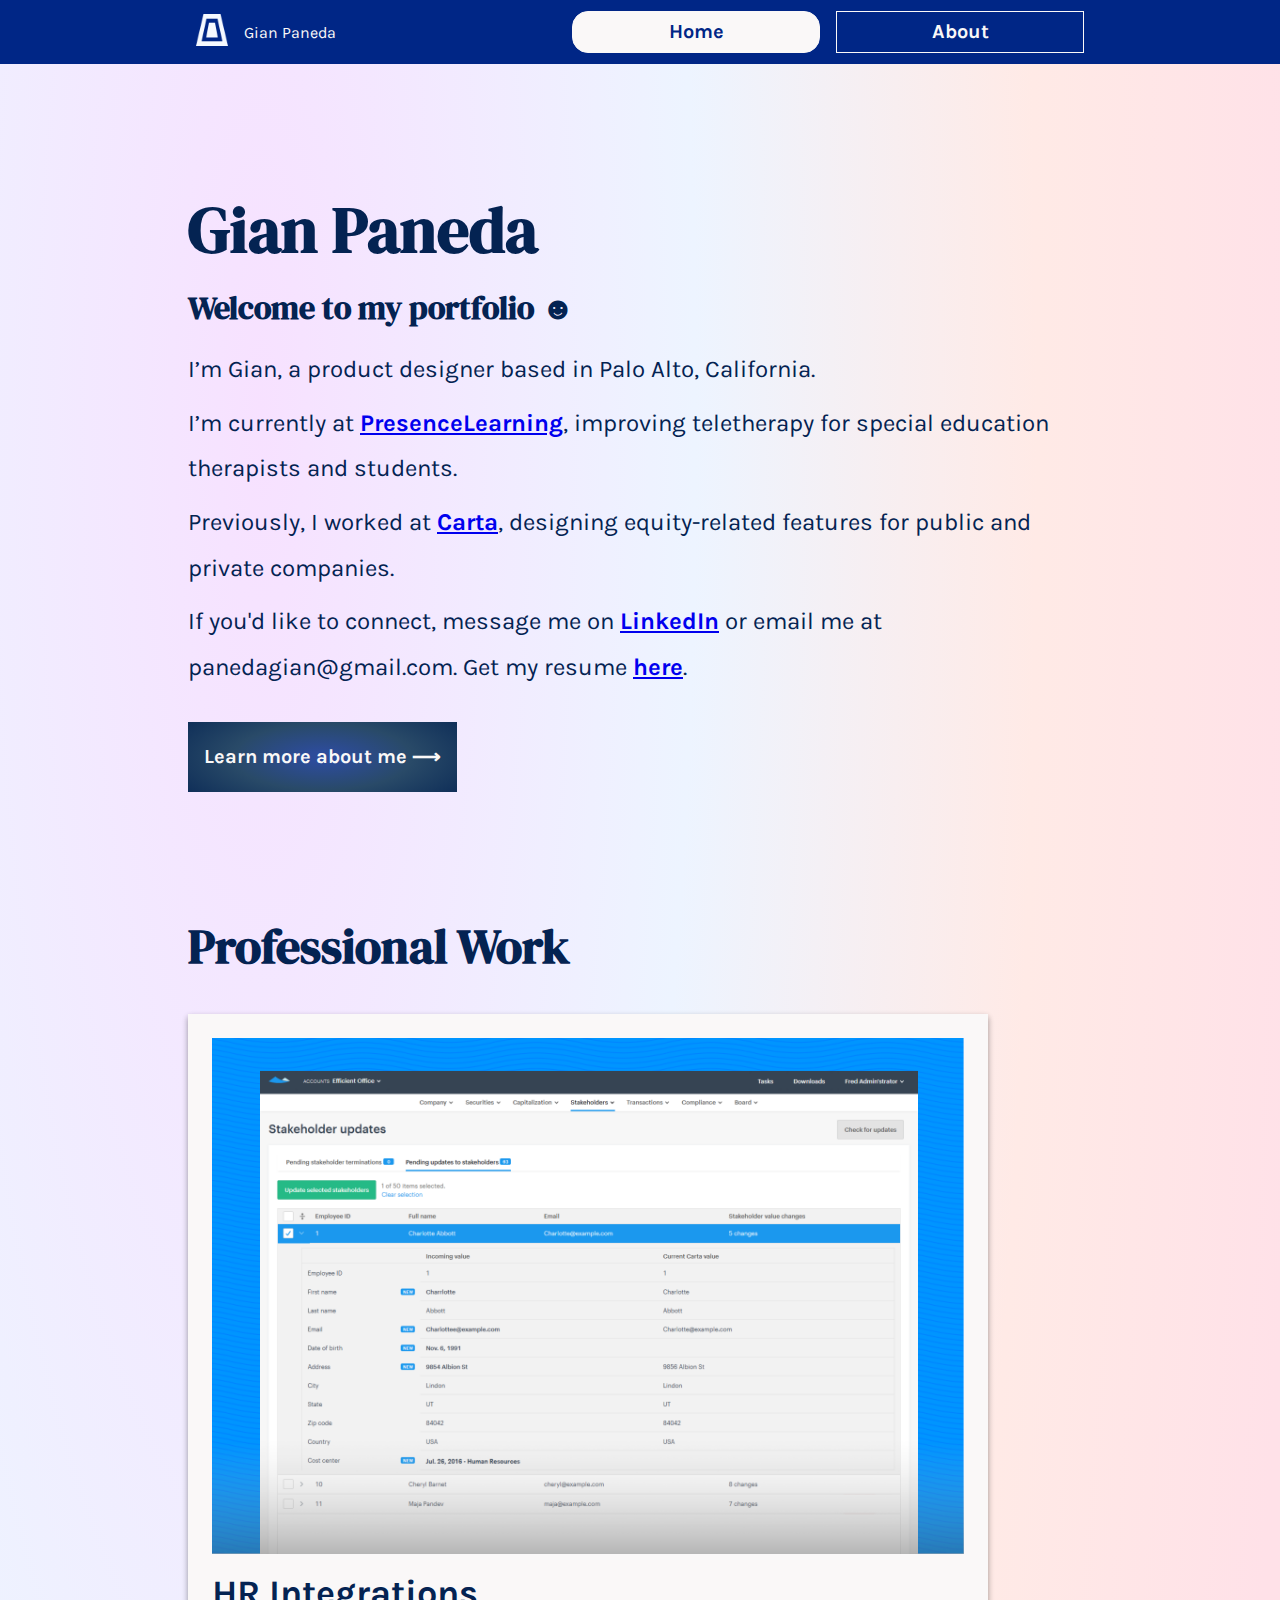
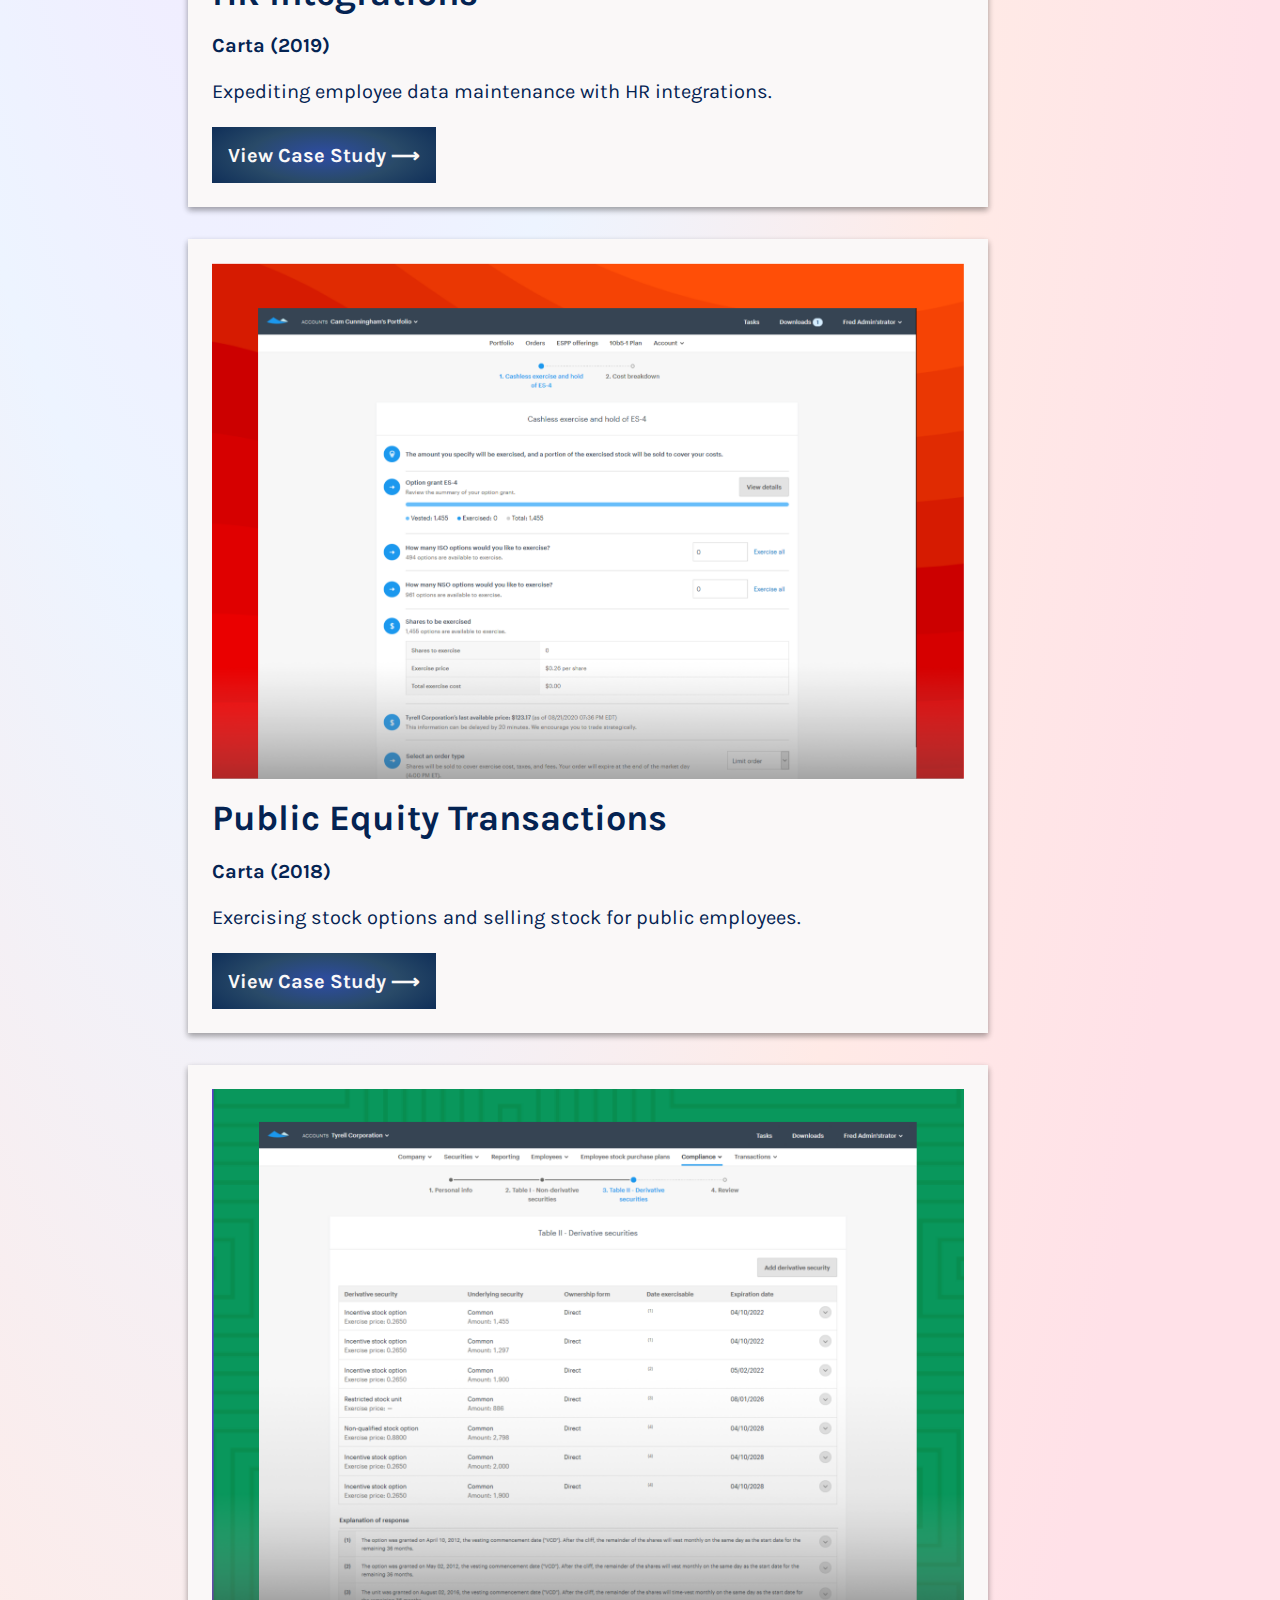
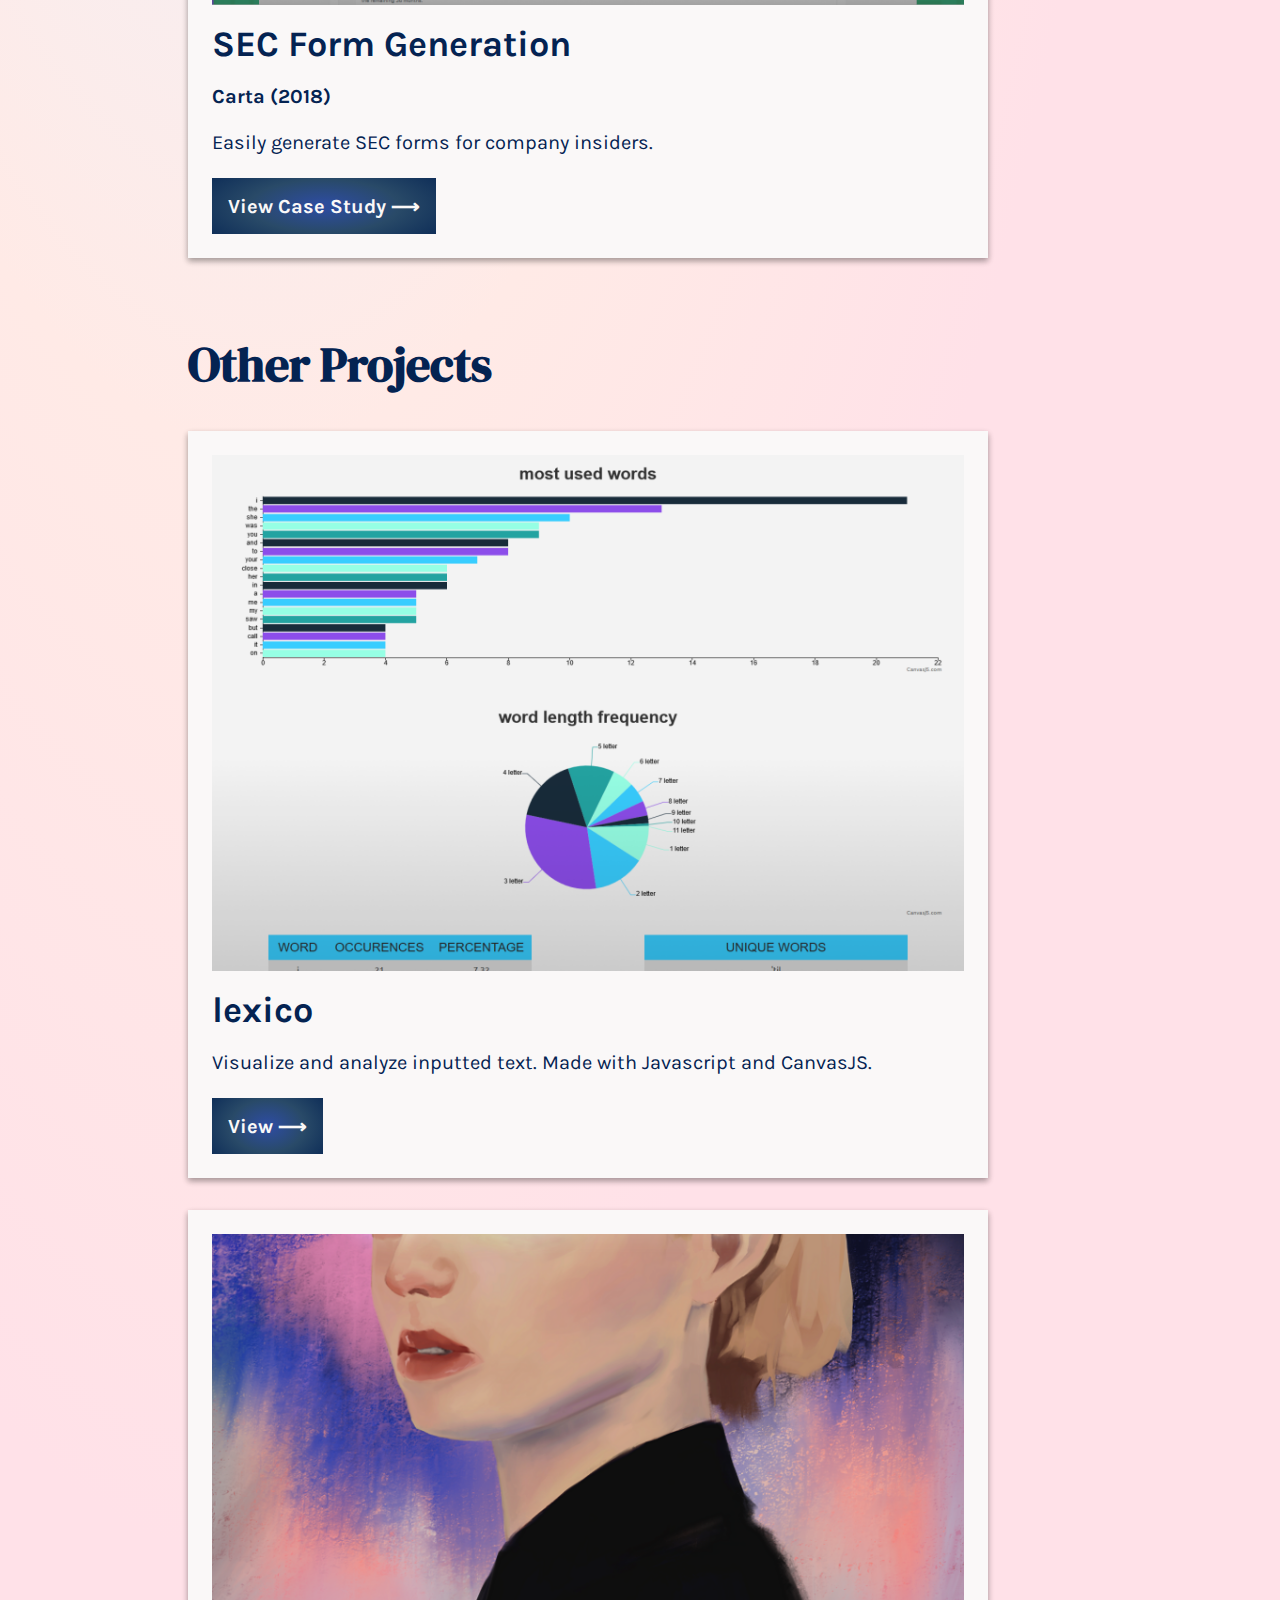
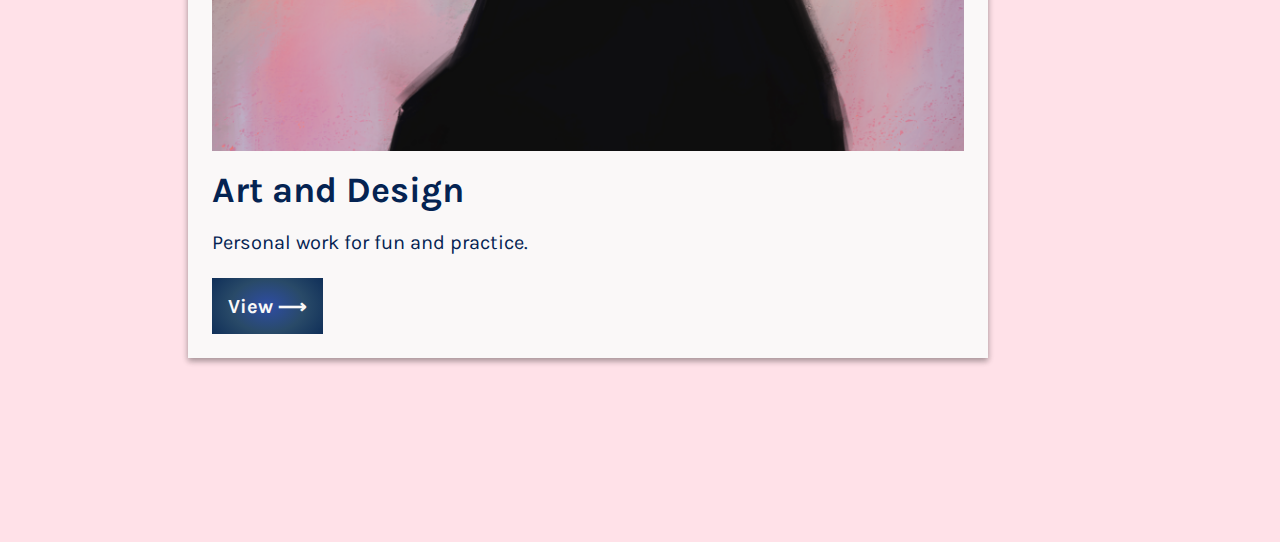
==== index.html @ d97cc51d "add files" ====
<!DOCTYPE html>
<html lang="en">

<head>
	<meta charset="utf-8">
	<title>Gian Paneda | Product Designer</title>
	<link rel="stylesheet" href="css/styles.css">
<!-- 	<link rel="shortcut icon" href="/favicon.ico" type="image/x-icon"> -->
	<link rel="icon" href="favicon.ico?" type="image/x-icon">
	<meta name="viewport" content="width=device-width,initial-scale=1">
	<script type="text/javascript" src="script.js"></script>
</head>
<body>
	<div class="navigation-span">	
		<nav id="navigation" class="flex-container-align-center font-sans">
			<div id="logo-and-name">	
				<a href="index.html"><img id="logo" src="img/newlogo.png"></a>
				<p class="font-light">Gian Paneda</p>
			</div>
		  	<ul class="navigation-links flex-container-align-center flex-justify-right">
			  	<li class="navigation-current-page"><a class="navigation-link" href="index.html">Home</a></li>
			    <li><a class="navigation-link" href="about.html">About</a></li>
		  	</ul>
		</nav>
		<nav id="navigation-small" class="flex-container-align-center font-sans">
			<div id="logo-and-name">	
				<a href="index.html"><img id="logo" src="img/newlogo.png"></a>
			</div>
		  	<ul class="navigation-links flex-container-align-center flex-justify-right">
			  	<li class="navigation-current-page"><a class="navigation-link" href="index.html">Home</a></li>
			    <li><a class="navigation-link" href="about.html">About</a></li>
		  	</ul>
		</nav>
	</div>
	<div class="page-content">
		<div id="header-section">
			<h1>Gian Paneda</h1>
			<h4 class="font-serif medium-margin-bottom">Welcome to my portfolio ☻</h4>
			<div class="subheader">
				<p>
					I’m Gian, a product designer based in Palo Alto, California.
				</p>
				<p>
					I’m currently at <a href="https://www.presencelearning.com/" target="_blank">PresenceLearning</a>, improving teletherapy for special education therapists and students.
				</p>
				<p>
					Previously, I worked at <a href="https://carta.com/" target="_blank">Carta</a>, designing equity-related features for public and private companies. 
				</p>
				<p class="large-margin-bottom">
					If you'd like to connect, message me on <a href="https://www.linkedin.com/in/gianpaneda/" target="_blank">LinkedIn</a> or email me at panedagian@gmail.com. Get my resume <a href="https://docs.google.com/document/d/1zE9jwqzhyu-PIvRkU4uxCExN5Jv-vr0GJGPdGCpW7mI/edit?usp=sharing" target="_blank">here</a>.
				</p>
				<a class="primary-button" href="about.html">Learn more about me ⟶</a>
			</div>
		</div>


		<div class="flex-column project-cards" id="work">
			<h2>Professional Work</h2>
			<div class="project-card flex-column" href="hr-integrations.html">
				<img src="img/integrations-thumbnail.png" alt="Integrations project screenshot">
				<div class="flex-row justify-content-center"><h3 class="font-sans">HR Integrations</h3></div>
				<p><b>Carta (2019)</b></p>
				<p class="project-description">Expediting employee data maintenance with HR integrations.</p>
				<button class="primary-button" href="hr-integrations.html"><b>View Case Study ⟶</b></button>
				<a href="hr-integrations.html"><span class="link-span"></span></a>
			</div>
			<div class="project-card flex-column flex-container-align-left" href="hr-integrations.html">
				<img src="img/puma-thumbnail.png" alt="Public company transactions screenshot">
				<h3 class="font-sans">Public Equity Transactions</h3>
				<p><b>Carta (2018)</b></p>
				<p class="project-description">Exercising stock options and selling stock for public employees.</p>
				<button class="primary-button" href="hr-integrations.html"><b>View Case Study ⟶</b></button>
				<a href="puma.html"><span class="link-span"></span></a>
			</div>
			<div class="project-card flex-column flex-container-align-left" href="hr-integrations.html">
				<img src="img/secthumbnail.png" alt="SEC Forms screenshot">
				<h3 class="font-sans">SEC Form Generation</h3>
				<p><b>Carta (2018)</b></p>
				<p class="project-description">Easily generate SEC forms for company insiders.</p>
				<button class="primary-button" href="hr-integrations.html"><b>View Case Study ⟶</b></button>
				<a href="secforms.html"><span class="link-span"></span></a>
			</div>
			<h2>Other Projects</h2>
			<div class="project-card flex-column flex-container-align-left" href="hr-integrations.html">
				<img src="img/lexico-thumbnail.png" alt="SEC Forms screenshot">
				<h3 class="font-sans">lexico</h3>
				<p class="project-description">Visualize and analyze inputted text. Made with Javascript and CanvasJS.</p>
				<button class="primary-button" href="hr-integrations.html"><b>View ⟶</b></button>
				<a href="lexico.html"><span class="link-span"></span></a>
			</div>
			<div class="project-card flex-column flex-container-align-left" href="hr-integrations.html">
				<img src="img/artdesignthumbnail.png" alt="Portrait painting">
				<h3 class="font-sans">Art and Design</h3>
				<p class="project-description">Personal work for fun and practice.</p>
				<button class="primary-button" href="hr-integrations.html"><b>View ⟶</b></button>
				<a href="artdesign.html"><span class="link-span"></span></a>
			</div>
		</div>
<!-- 		<div class="project-section">
			<h2>Side Projects</h2>
			<div class="project">
				<div class="project-description">
					<h3>lexico</h3>
					<p>Visualize and analyze inputted text. Made with Javascript and CanvasJS.</p>
					<p><b>Personal project (May 2017)</b></p>
					<p class="tag-group">
						<span class="tag">Platforms: Web (Mobile-responsive)</span>
						<span class="tag">Languages: HTML/CSS/JS</span>
					</p>
					<a href="lexico.html" target="_blank" rel="noopener noreferrer"><span class="link-span"></span>View details &#8702;</a>
				</div>
				<img class="project-image-small" src="img/lexicolarge.png" alt="Integrations project screenshot">
			</div> -->
	<!-- 		<div class="project">
				<div class="project-description">
					<h3>lexico</h3>
					<p>Visualize and analyze inputted text. Made with Javascript and CanvasJS.</p>
					<p><b>Personal project (May 2017)</b></p>
					<p class="tag-group">
						<span class="tag">Platform: Web</span>
						<span class="tag">Tools: Sketch</span>
					</p>
					<a href="lexico.html" target="_blank" rel="noopener noreferrer"><span class="link-span"></span>View details &#8702;</a>
				</div>
				<img class="project-image" src="img/lexicolarge.png" alt="Integrations project screenshot">
			</div> -->
<!-- 		</div> -->
	</div>
		
<!-- 	<footer>
		<em>Gian Paneda</em> | <a href="https://www.linkedin.com/in/gianpaneda/">LinkedIn</a> | <a href="mailto: panedagian@gmail.com>">panedagian@gmail.com</a>
	</footer> -->
	<!-- <div id="aboutme" class="section">
		<h2>About me</h2>
		<p>
			Hey, I'm Gian!	
		</p>
		<p>
			I discovered my love for design when I was learning front-end web development, working several small personal projects. I really enjoyed making my projects look visually pleasing or interesting.
		</p>
		<p>
			Shortly after, I joined <a href="https://carta.com/">Carta</a>, where I got to use my front-end skills and my design skills to help build products for public companies and late-stage private companies. I enjoyed my time working closely and learning with my teammates to take on some big challenges.
		</p>
		<p>
			
		</p>

	</div> -->
</body>

</html>
---- css/styles.css ----
@import url("https://fonts.googleapis.com/css2?family=DM+Serif+Display:ital@0;1&family=Karla:wght@400;800&display=swap");
/*$link-color: #0032AF;*/
/*$visited-link-color: #8216A8;*/
html {
  margin: 0;
  padding: 0; }

body {
  margin: 0;
  padding: 0;
  background-image: radial-gradient(81.29% 81.29% at 20.45% 7.85%, #F7E1FF 0%, #EDF4FF 41.67%, #FFEAE6 74.48%, #FFE1E8 100%); }

#background-about {
  background: radial-gradient(94.45% 94.45% at 20.45% 7.85%, #FDE1FE 0%, #FFEFFF 0.01%, #FFF1F1 31.25%, #FFF8F3 69.79%, #FFE6CF 100%); }

.transition, button, .project-card, .project-card img, .primary-button {
  transition: all 0.2s ease; }

button {
  border-style: none;
  cursor: pointer; }
  button:hover {
    border-radius: 8px; }

#navigation-small {
  display: none; }

@media screen and (max-width: 400px) {
  body, .page-content, .max-width-640, .project-page-content, .image-grid, .project-page-content {
    font-size: 16px !important; }

  h1 {
    font-size: 36px !important; }

  h2 {
    font-size: 32px !important; }

  h3 {
    font-size: 28px !important; }

  h4 {
    font-size: 24px !important; }

  #navigation {
    display: none; }

  #navigation-small {
    display: contents; }

  .callout-metrics {
    font-size: 16px !important;
    /*font-style: italic;*/
    margin-bottom: 12px; }

  .callout {
    font-size: 16px !important; } }
.page-content, .max-width-640, .project-page-content, .image-grid {
  font-family: "Karla", Arial, serif;
  font-size: 20px;
  color: #042352;
  margin: 160px auto;
  padding: 24px;
  line-height: 1.9;
  max-width: 904px; }

.max-width-640 {
  max-width: 640px !important; }

.project-page-content {
  max-width: 1200px; }

.flex-container-align-center {
  display: flex;
  align-items: center; }

.flex-container-align-left {
  display: flex;
  align-items: left; }

.flex-justify-right {
  justify-content: right; }

.font-sans {
  font-family: "Karla", Arial, serif; }

.font-serif {
  font-family: "DM Serif Display", Georgia, sans-serif; }

.font-light {
  color: #FAF8F8; }

.navigation-span {
  display: flex;
  justify-content: center;
  background: #002686;
  top: 0;
  height: 64px;
  width: 100%;
  padding: 0;
  margin: 0;
  z-index: 2;
  position: fixed; }

#navigation {
  /*max-width: 904px;*/
  background: #002686;
  position: fixed;
  top: 0;
  height: 64px;
  width: 90%;
  max-width: 920px;
  padding: 0;
  margin: 0;
  z-index: 2; }

.navigation-links {
  margin: 0;
  padding: 8px;
  width: 100%; }
  .navigation-links li {
    display: inline-block;
    list-style-type: none;
    text-align: center;
    align-items: middle;
    padding: 0px;
    margin: 8px;
    height: 40px;
    width: 33%;
    max-width: 304px;
    border: 1px solid #FAF8F8;
    transition: all 0.2s ease;
    min-width: 80px; }
  .navigation-links li:hover {
    border-radius: 8px; }
  .navigation-links a:link {
    font-size: 20px;
    text-decoration: none;
    color: #FAF8F8;
    display: inline-block;
    padding: 8px 0px 8px 0px;
    width: 100%; }
  .navigation-links a:visited {
    color: #FAF8F8; }
  .navigation-links a:active {
    border-radius: 16px; }

.navigation-current-page {
  margin: 0;
  padding: 8px;
  width: 100%;
  background-color: #FAF8F8;
  border-radius: 16px;
  text-decoration: underline;
  width: 100%; }
  .navigation-current-page li {
    display: inline-block;
    list-style-type: none;
    text-align: center;
    align-items: middle;
    padding: 0px;
    margin: 8px;
    height: 40px;
    width: 33%;
    max-width: 304px;
    border: 1px solid #FAF8F8;
    transition: all 0.2s ease;
    min-width: 80px; }
  .navigation-current-page a:link {
    color: #002686; }
  .navigation-current-page a:visited {
    color: #002686; }
  .navigation-current-page a:hover {
    border-radius: 16px !important; }
  .navigation-current-page li:hover {
    border-radius: 16px !important; }

.navigation-link {
  /*width: 33%;*/
  /*margin: 8px;*/
  /*padding: 16px;*/ }

.project-cards {
  gap: 32px; }

.project-card {
  position: relative;
  background-color: #FAF8F8;
  box-shadow: 0 3px 6px rgba(0, 0, 0, 0.16), 0 3px 6px rgba(0, 0, 0, 0.23);
  margin: 8px 8px 32px 8px;
  padding: 24px; }
  .project-card img {
    margin-bottom: 8px;
    max-width: 800px;
    width: 100%; }
  .project-card p {
    padding: 0; }
  .project-card:hover {
    border-radius: 8px;
    /*box-shadow: 1px 2px 32px 4px rgba(203,0,199,0.75);
    -webkit-box-shadow: 1px 2px 32px 4px rgba(203,0,199,0.75);
    -moz-box-shadow: 1px 2px 32px 4px rgba(203,0,199,0.75);*/
    box-shadow: 0px 4px 4px rgba(19, 99, 157, 0.25), 0px 2px 1px rgba(43, 204, 255, 0.12), 0px 1px 1px rgba(0, 255, 163, 0.14), 0px 1px 35px rgba(60, 255, 185, 0.64); }
    .project-card:hover .primary-button, .project-card:hover img {
      border-radius: 8px; }

.hover-glow {
  box-shadow: 0px 4px 4px rgba(60, 255, 185, 0.25), 0px 2px 1px rgba(60, 255, 185, 0.12), 0px 1px 1px rgba(60, 255, 185, 0.14), 0px 1px 35px rgba(60, 255, 185, 0.64); }

.project-description {
  margin-bottom: 16px; }

.primary-button {
  display: block;
  font-family: "Karla", Arial, serif;
  font-size: 20px;
  text-decoration: none;
  color: #FAF8F8 !important;
  background: radial-gradient(73.26% 104.41% at 50% 50%, #2D4C9A 7.81%, #294A68 45.31%, #042352 100%, #1342B9 100%);
  padding: 16px;
  width: max-content; }
  .primary-button:hover {
    border-radius: 8px; }

/*
#navigation {
	background-color: #002686;
	display: flex;
	justify-content: space-between;
	align-items: center;
	a {
		color: $primary-on-dark;
	}
}

.navigation-links {
	a {
		margin-left: 10px;
		font-family: $body-font-family;
		border: solid 1px red;
		padding: 32px;
		width: 33%;
	}
}
*/
#my-work h2, #my-work h3 {
  max-width: 400px; }

.result-bullet {
  margin: -18px 0 0 0;
  padding: 0 0 0 44px;
  color: purple; }

.image-container, .image-container-two {
  display: flex;
  justify-content: center;
  margin-top: 30px;
  margin-bottom: 10px;
  /*	max-width: 770px;*/ }

.symbol {
  font-size: 36px; }

.center {
  display: flex;
  justify-content: center;
  width: 100%; }

.spacer {
  margin-top: 16px; }

.spacer-right {
  margin-right: 32px; }

.medium-margin-bottom {
  margin-bottom: 16px; }

.large-margin-bottom {
  margin-bottom: 32px !important; }

.xlarge-margin-bottom {
  margin-bottom: 64px !important; }

.xxlarge-margin-bottom {
  margin-bottom: 80px !important; }

.xlarge-margin-top {
  margin-top: 64px !important; }

.portrait {
  display: block;
  max-width: 434px;
  /*  max-height:100%;*/
  width: 100%;
  height: auto;
  margin-bottom: 18px; }

.image-grid {
  margin-top: 0px;
  display: flex;
  flex-direction: column;
  justify-content: center;
  max-width: 600px; }

.image-row {
  /*	flex-wrap: wrap;
  	display: flex;
  	flex-direction: column;
  	justify-content: space-evenly;*/
  /*margin-bottom: 160px;*/ }

.image {
  max-width: 600px;
  width: 100%;
  height: auto;
  margin-right: 0px;
  margin-bottom: 80px; }

.max-width-text {
  /*max-width: 434px;*/ }

.image-container-two {
  flex-direction: row; }
  .image-container-two img {
    transition: transform 0.2s ease; }
  .image-container-two img:hover {
    -webkit-transform: scale(2);
    /* or some other value */
    transform: scale(2); }

.test {
  background-color: green; }

.no-bullet {
  list-style-type: none !important;
  margin: 0;
  padding: 0; }

.red {
  color: red; }

.center {
  margin: 0 auto; }

.margin-bottom {
  margin-bottom: 18px; }

.flex-column {
  max-width: 800px;
  display: flex;
  flex-direction: column;
  justify-content: flex-start;
  margin: 0;
  /*gap: 32px;*/ }

.flex-row-max {
  width: 100%;
  /*flex-grow: 1;*/
  display: flex;
  /*flex-direction: row;*/
  /*flex-wrap: wrap;*/
  justify-content: flex-start; }

.flex-row {
  display: flex;
  flex-wrap: wrap;
  justify-content: flex-start; }

footer {
  padding: 90px 0 50px 0;
  text-align: center; }

.tag {
  color: #042352;
  font-size: 16px;
  padding: 4px;
  margin-left: 4px;
  margin-top: 0;
  border-style: solid;
  border-width: 1px;
  border-radius: 5px;
  white-space: nowrap; }

.tag {
  color: #042352;
  font-size: 16px;
  padding: 4px;
  margin-left: 4px;
  margin-top: 0;
  border-style: solid;
  border-width: 1px;
  border-radius: 5px;
  white-space: nowrap; }

.border {
  outline-style: dotted; }

.tag-group {
  margin-bottom: 20px; }

.project-section {
  /*position: relative;*/
  line-height: 1.8; }
  .project-section ul {
    list-style-position: none; }

.project {
  display: flex;
  justify-content: space-between;
  flex-shrink: 0;
  position: relative;
  padding-bottom: 40px;
  line-height: 1.4;
  transition: all 0.2s ease; }
  .project h3 {
    margin-top: 0; }
  .project:hover {
    color: #002686; }
    .project:hover img {
      outline: 2px solid #002686; }
    .project:hover .tag {
      color: #002686; }

.project-in-progress {
  display: flex;
  justify-content: space-between;
  flex-shrink: 0;
  position: relative;
  padding-bottom: 40px;
  line-height: 1.4;
  transition: all 0.2s ease; }
  .project-in-progress h3 {
    margin-top: 0; }

.project-description {
  margin-right: 30px; }

.project-image {
  width: 100%;
  min-width: 240px;
  margin-bottom: 14px;
  height: auto;
  /*	-webkit-box-shadow: 10px 10px 37px -14px rgba(255,33,33,0.75);
  	-moz-box-shadow: 10px 10px 37px -14px rgba(255,33,33,0.75);
  	box-shadow: 10px 10px 37px -14px rgba(255,33,33,0.75);*/
  /*	-webkit-box-shadow: 10px 13px 37px -10px rgba(255,33,33,0.75);
  	-moz-box-shadow: 10px 13px 37px -10px rgba(255,33,33,0.75);
  	box-shadow: 10px 13px 37px -10px rgba(255,33,33,0.75);*/
  box-shadow: 0 3px 6px rgba(0, 0, 0, 0.16), 0 3px 6px rgba(0, 0, 0, 0.23);
  -webkit-box-shadow: 0 3px 6px rgba(0, 0, 0, 0.16), 0 3px 6px rgba(0, 0, 0, 0.23);
  -moz-box-shadow: 0 3px 6px rgba(0, 0, 0, 0.16), 0 3px 6px rgba(0, 0, 0, 0.23); }

.project-image-no-shadow {
  width: 100%;
  min-width: 240px; }

.project-image-small {
  max-width: 340px;
  min-width: 340px;
  max-height: 255px;
  width: auto;
  height: auto;
  -webkit-box-shadow: 0px 10px 21px 0px rgba(13, 65, 89, 0.6);
  -moz-box-shadow: 0px 10px 21px 0px rgba(13, 65, 89, 0.6);
  box-shadow: 0px 10px 21px 0px rgba(13, 65, 89, 0.6); }

.project-image-two {
  min-width: 67.5%;
  margin: 5px;
  height: auto; }

.image-caption {
  margin: 14px auto 14px auto;
  max-width: 700px;
  text-align: center;
  font-style: italic; }

#logo {
  width: 32px;
  height: 32px;
  padding: 16px; }

#logo-and-name {
  display: flex;
  flex-direction: row;
  align-items: center; }
  #logo-and-name p {
    width: 95px;
    margin: 0; }

a {
  /*color: $link-color;*/
  transition: all 0.2s ease; }
  a:visited {
    color: #002686; }
  a:hover {
    /*font-style: italic;*/ }

.margin-x-zero {
  margin-top: 0;
  margin-bottom: 0;
  padding: 0; }

h1, h2, h3 {
  font-family: "DM Serif Display", Georgia, sans-serif;
  /*width: 700px;*/
  line-height: 1.45; }

h1 {
  margin-bottom: 8px;
  margin: 0; }

h2 {
  font-size: 48px;
  margin-bottom: 0px;
  padding-bottom: 0px; }

h3 {
  font-size: 36px;
  margin-top: 5px;
  margin-bottom: 8px; }

h4 {
  line-height: 1.45;
  font-weight: bold;
  font-size: 32px;
  margin-top: 8px;
  margin-bottom: 0px; }

p {
  margin-top: 0;
  margin-bottom: 8px; }

.bullet-list {
  margin-top: 0; }

#header-section {
  margin-bottom: 80px; }
  #header-section h1 {
    font-size: 64px; }
  #header-section p {
    margin-bottom: 8px; }
  #header-section .primary-button {
    margin-top: 16px; }

.subheader {
  font-size: 24px; }

.overview {
  display: flex;
  align-items: center;
  justify-content: space-between;
  /*background-color: yellow;*/
  /*background: rgb(249,255,250);
  background: linear-gradient(180deg, rgba(249,255,250,1) 35%, rgba(34,255,175,0) 100%);*/
  margin: 0 auto;
  /*padding: 0 10px 0 10px;*/
  padding-bottom: 20px;
  width: 100%; }

.overview-pair {
  display: flex;
  flex-direction: row;
  text-align: left; }

.overview-text-left {
  padding: 10px 20px 0px 0px;
  min-width: 240px;
  font-weight: bold; }

.overview-text-right {
  padding: 10px 0px 5px 10px;
  /*padding: 10px 20px 5px 10px;*/
  min-width: 280px; }

.callout {
  font-size: 24px;
  font-style: italic;
  margin-bottom: 12px; }

.attention-callout {
  background-color: #F7E1FF;
  outline: thick double #786CFF;
  padding-left: 16px;
  padding-right: 16px;
  padding-top: 8px;
  padding-bottom: 8px; }

.callout-metrics {
  font-size: 24px;
  font-style: italic;
  margin-bottom: 12px; }

.indent {
  margin-left: 18px; }

.remove-indent {
  padding-left: 16px; }

.top-margin {
  margin: 80px 0; }

a {
  font-weight: bold; }

.section {
  margin-bottom: 80px;
  min-width: 100%;
  /*	margin: 0 auto;
  	display: flex;
  	flex-direction: column;*/
  display: flex;
  flex-direction: column;
  align-items: center;
  justify-content: center;
  text-align: left; }

.section-text {
  max-width: 700px;
  width: 100%;
  display: flex;
  flex-direction: column;
  align-items: flex-start; }

.section-link-footer {
  width: 100%;
  margin: 0 auto;
  display: flex;
  flex-direction: row-reverse;
  justify-content: space-between;
  margin-top: 56px; }
  .section-link-footer p {
    margin: 0; }
  .section-link-footer a {
    max-width: 100px; }

.footer-link-right {
  text-align: right;
  max-width: 320px; }

.footer-link-left {
  text-align: left;
  max-width: 320px; }

.link-span {
  position: absolute;
  width: 100%;
  height: 100%;
  top: 0;
  left: 0;
  z-index: 1; }

/*# sourceMappingURL=styles.css.map */
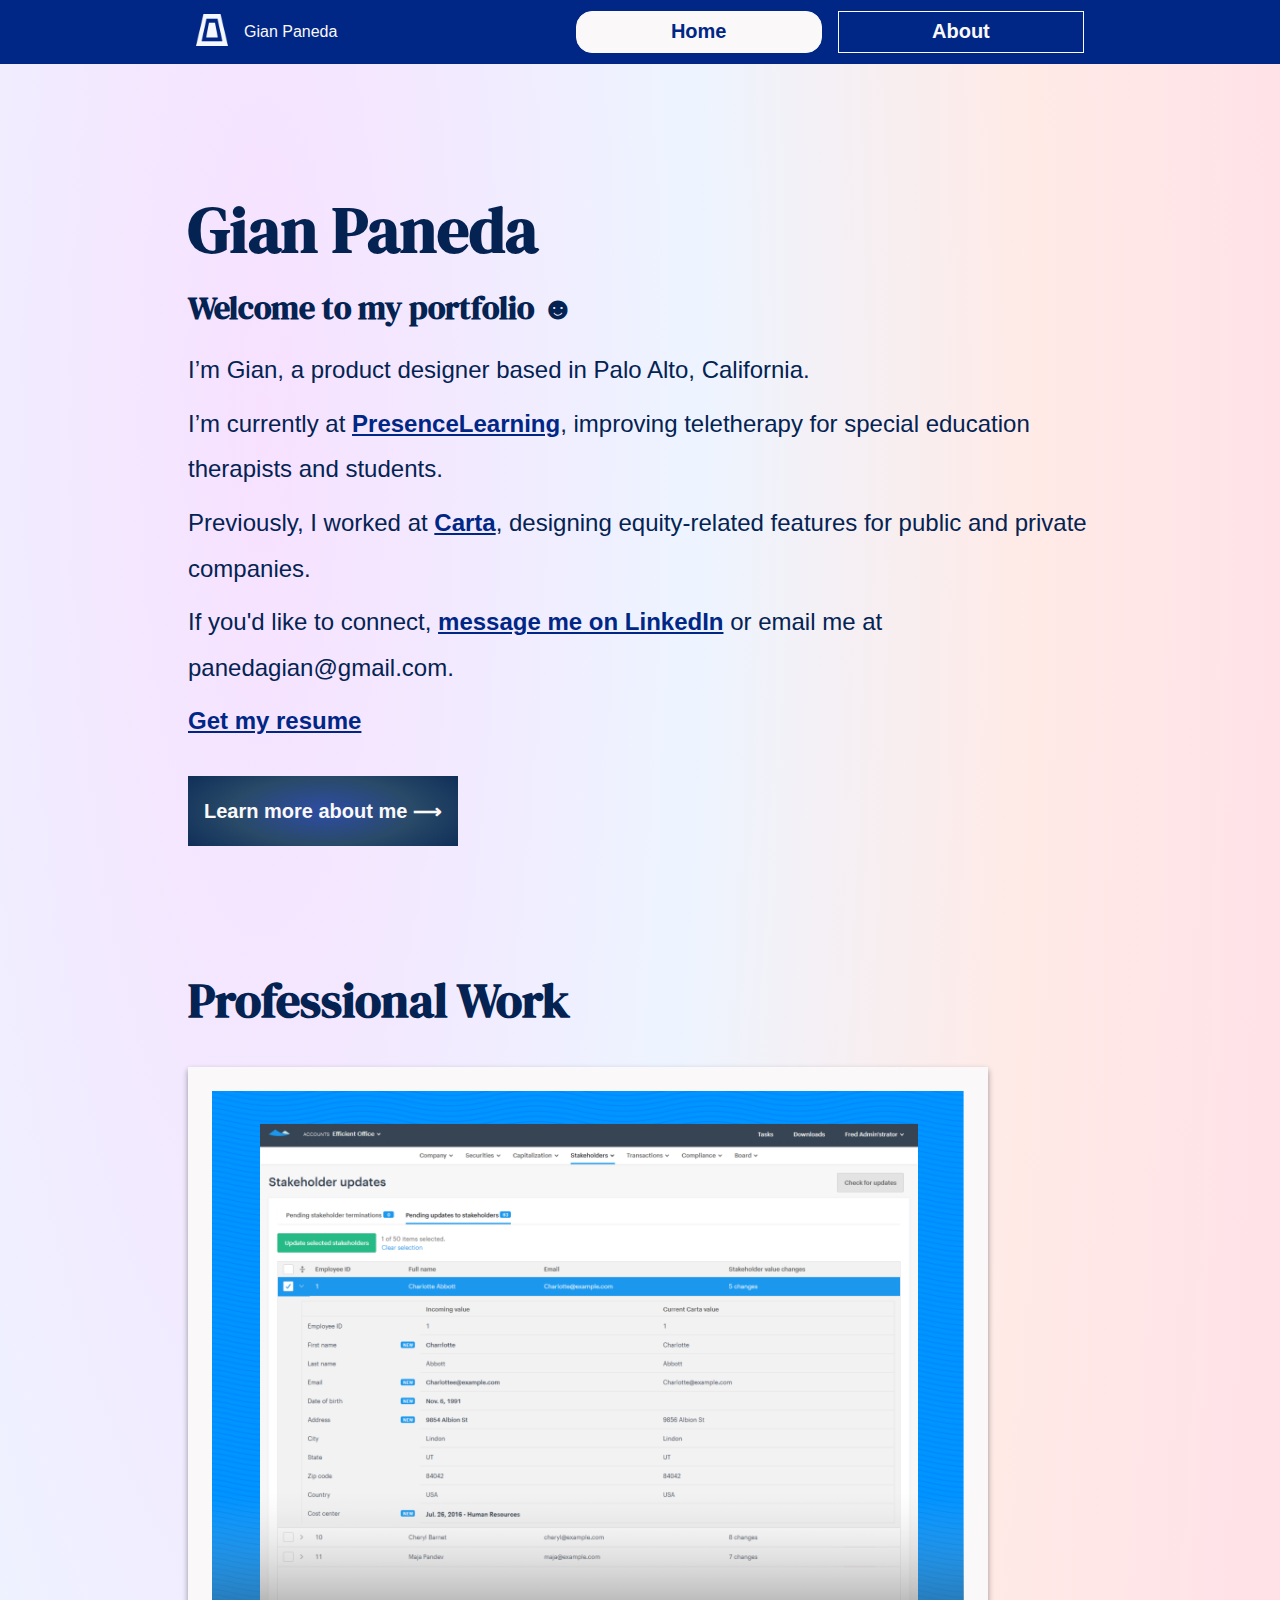
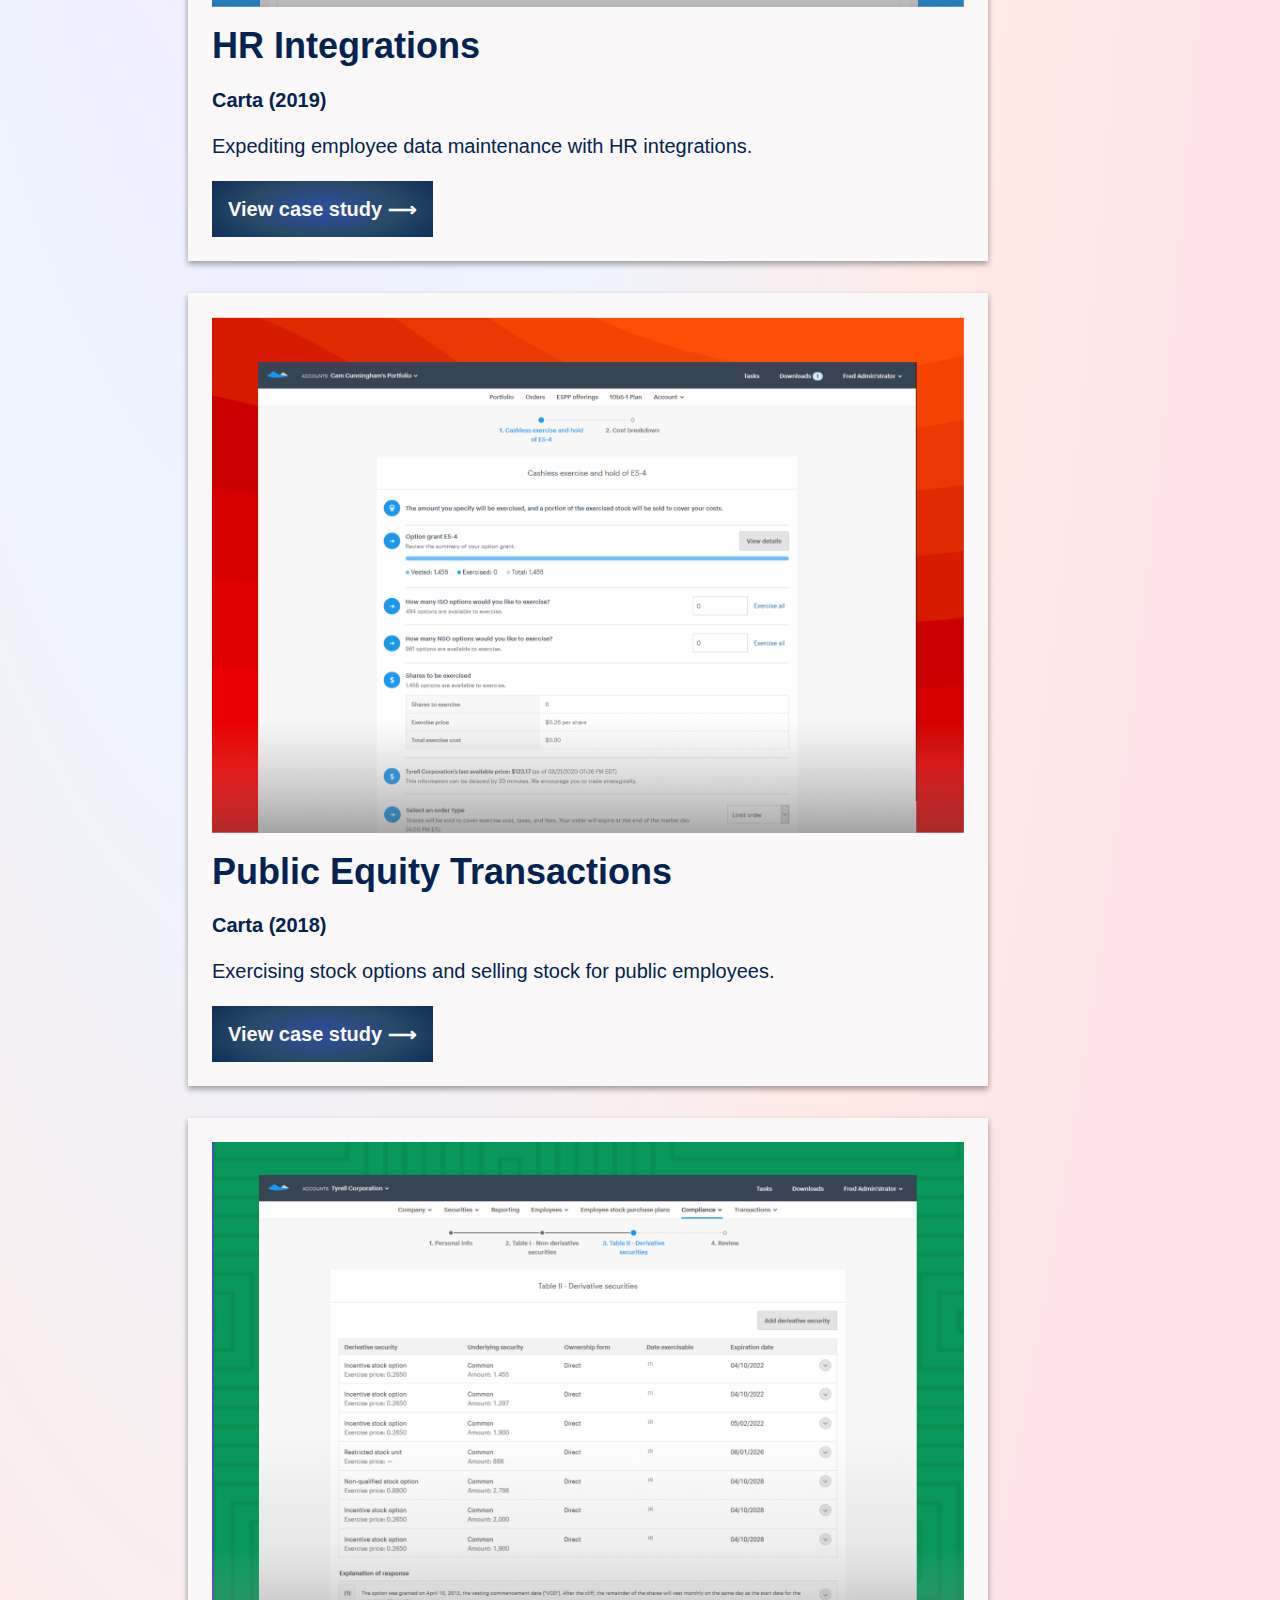
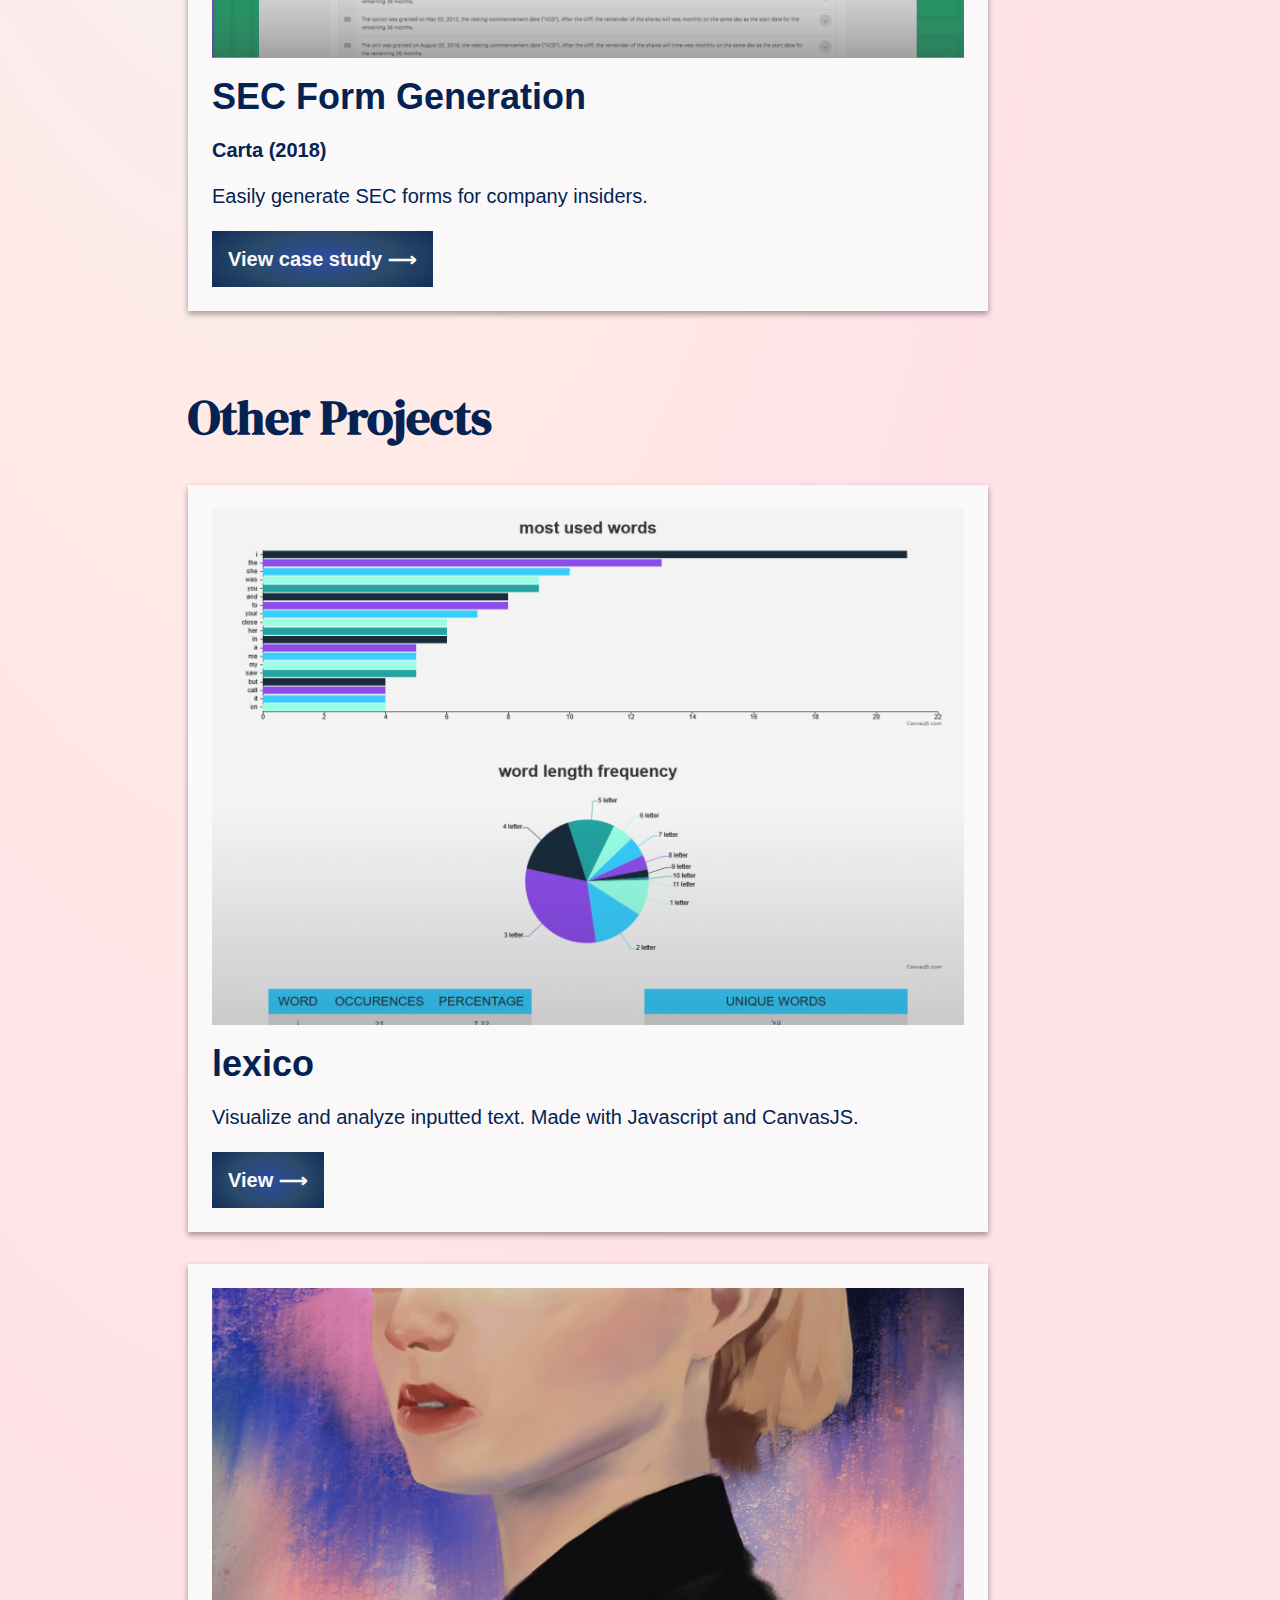
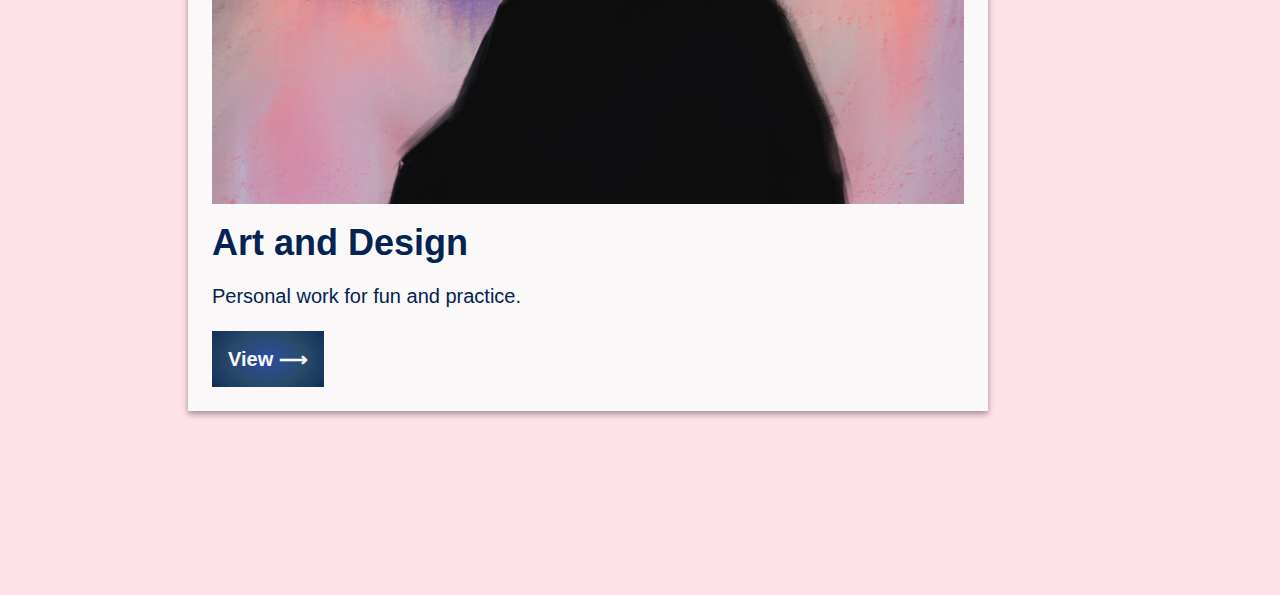
==== commit 39a047b5: "clean-up and text updates" ====
--- a/index.html
+++ b/index.html
@@ -46,8 +46,11 @@
 				<p>
 					Previously, I worked at <a href="https://carta.com/" target="_blank">Carta</a>, designing equity-related features for public and private companies. 
 				</p>
+				<p>
+					If you'd like to connect, <a href="https://www.linkedin.com/in/gianpaneda/" target="_blank">message me on LinkedIn</a> or email me at panedagian@gmail.com.
+				</p>
 				<p class="large-margin-bottom">
-					If you'd like to connect, message me on <a href="https://www.linkedin.com/in/gianpaneda/" target="_blank">LinkedIn</a> or email me at panedagian@gmail.com. Get my resume <a href="https://docs.google.com/document/d/1zE9jwqzhyu-PIvRkU4uxCExN5Jv-vr0GJGPdGCpW7mI/edit?usp=sharing" target="_blank">here</a>.
+					<a href="https://docs.google.com/document/d/1zE9jwqzhyu-PIvRkU4uxCExN5Jv-vr0GJGPdGCpW7mI/edit?usp=sharing" target="_blank">Get my resume</a>
 				</p>
 				<a class="primary-button" href="about.html">Learn more about me ⟶</a>
 			</div>
@@ -61,7 +64,7 @@
 				<div class="flex-row justify-content-center"><h3 class="font-sans">HR Integrations</h3></div>
 				<p><b>Carta (2019)</b></p>
 				<p class="project-description">Expediting employee data maintenance with HR integrations.</p>
-				<button class="primary-button" href="hr-integrations.html"><b>View Case Study ⟶</b></button>
+				<button class="primary-button" href="hr-integrations.html"><b>View case study ⟶</b></button>
 				<a href="hr-integrations.html"><span class="link-span"></span></a>
 			</div>
 			<div class="project-card flex-column flex-container-align-left" href="hr-integrations.html">
@@ -69,7 +72,7 @@
 				<h3 class="font-sans">Public Equity Transactions</h3>
 				<p><b>Carta (2018)</b></p>
 				<p class="project-description">Exercising stock options and selling stock for public employees.</p>
-				<button class="primary-button" href="hr-integrations.html"><b>View Case Study ⟶</b></button>
+				<button class="primary-button" href="hr-integrations.html"><b>View case study ⟶</b></button>
 				<a href="puma.html"><span class="link-span"></span></a>
 			</div>
 			<div class="project-card flex-column flex-container-align-left" href="hr-integrations.html">
@@ -77,7 +80,7 @@
 				<h3 class="font-sans">SEC Form Generation</h3>
 				<p><b>Carta (2018)</b></p>
 				<p class="project-description">Easily generate SEC forms for company insiders.</p>
-				<button class="primary-button" href="hr-integrations.html"><b>View Case Study ⟶</b></button>
+				<button class="primary-button" href="hr-integrations.html"><b>View case study ⟶</b></button>
 				<a href="secforms.html"><span class="link-span"></span></a>
 			</div>
 			<h2>Other Projects</h2>
--- a/css/styles.css
+++ b/css/styles.css
@@ -1,6 +1,8 @@
-@import url("https://fonts.googleapis.com/css2?family=DM+Serif+Display:ital@0;1&family=Karla:wght@400;800&display=swap");
+/*@import url('https://fonts.googleapis.com/css2?family=DM+Serif+Display:ital@0;1&family=Karla:wght@400;800&display=swap');*/
+@import url("https://fonts.googleapis.com/css2?family=DM+Serif+Display:ital@0;1&Inter:wght@400;800&display=swap");
 /*$link-color: #0032AF;*/
 /*$visited-link-color: #8216A8;*/
+/*$body-font-family: "Karla", Arial, serif;*/
 html {
   margin: 0;
   padding: 0; }
@@ -12,6 +14,15 @@
 
 #background-about {
   background: radial-gradient(94.45% 94.45% at 20.45% 7.85%, #FDE1FE 0%, #FFEFFF 0.01%, #FFF1F1 31.25%, #FFF8F3 69.79%, #FFE6CF 100%); }
+
+#now {
+  /*background-color: white;*/
+  border-radius: 16px;
+  outline: 1px solid #042352;
+  padding: 16px 16px 8px 16px; }
+  #now h4 {
+    margin-top: 0;
+    margin-bottom: 8px; }
 
 .transition, button, .project-card, .project-card img, .primary-button {
   transition: all 0.2s ease; }
@@ -25,21 +36,22 @@
 #navigation-small {
   display: none; }
 
+@media screen and (max-width: 420px) {
+  h1 {
+    font-size: 36px !important;
+    font-weight: 400; }
+
+  h2 {
+    font-size: 32px !important; }
+
+  h3 {
+    font-size: 28px !important; }
+
+  h4 {
+    font-size: 24px !important; } }
 @media screen and (max-width: 400px) {
   body, .page-content, .max-width-640, .project-page-content, .image-grid, .project-page-content {
     font-size: 16px !important; }
-
-  h1 {
-    font-size: 36px !important; }
-
-  h2 {
-    font-size: 32px !important; }
-
-  h3 {
-    font-size: 28px !important; }
-
-  h4 {
-    font-size: 24px !important; }
 
   #navigation {
     display: none; }
@@ -55,7 +67,7 @@
   .callout {
     font-size: 16px !important; } }
 .page-content, .max-width-640, .project-page-content, .image-grid {
-  font-family: "Karla", Arial, serif;
+  font-family: "Inter", Arial, serif;
   font-size: 20px;
   color: #042352;
   margin: 160px auto;
@@ -64,7 +76,8 @@
   max-width: 904px; }
 
 .max-width-640 {
-  max-width: 640px !important; }
+  max-width: 640px !important;
+  margin-top: 0px; }
 
 .project-page-content {
   max-width: 1200px; }
@@ -81,7 +94,7 @@
   justify-content: right; }
 
 .font-sans {
-  font-family: "Karla", Arial, serif; }
+  font-family: "Inter", Arial, serif; }
 
 .font-serif {
   font-family: "DM Serif Display", Georgia, sans-serif; }
@@ -211,7 +224,7 @@
 
 .primary-button {
   display: block;
-  font-family: "Karla", Arial, serif;
+  font-family: "Inter", Arial, serif;
   font-size: 20px;
   text-decoration: none;
   color: #FAF8F8 !important;
@@ -268,8 +281,14 @@
 .spacer {
   margin-top: 16px; }
 
+.no-margin-top {
+  margin-top: 0px; }
+
 .spacer-right {
   margin-right: 32px; }
+
+.small-margin-bottom {
+  margin-bottom: 8px; }
 
 .medium-margin-bottom {
   margin-bottom: 16px; }
@@ -299,7 +318,8 @@
   display: flex;
   flex-direction: column;
   justify-content: center;
-  max-width: 600px; }
+  max-width: 600px;
+  margin-bottom: 0; }
 
 .image-row {
   /*	flex-wrap: wrap;
@@ -309,11 +329,14 @@
   /*margin-bottom: 160px;*/ }
 
 .image {
-  max-width: 600px;
-  width: 100%;
+  /*max-width: 600px;*/
+  max-width: 100%;
+  object-fit: contain;
+  /*width: 100%;*/
   height: auto;
   margin-right: 0px;
-  margin-bottom: 80px; }
+  margin-bottom: 80px;
+  /*@extend .drop-shadow;*/ }
 
 .max-width-text {
   /*max-width: 434px;*/ }
@@ -444,7 +467,9 @@
   	box-shadow: 10px 10px 37px -14px rgba(255,33,33,0.75);*/
   /*	-webkit-box-shadow: 10px 13px 37px -10px rgba(255,33,33,0.75);
   	-moz-box-shadow: 10px 13px 37px -10px rgba(255,33,33,0.75);
-  	box-shadow: 10px 13px 37px -10px rgba(255,33,33,0.75);*/
+  	box-shadow: 10px 13px 37px -10px rgba(255,33,33,0.75);*/ }
+
+.drop-shadow, .project-image {
   box-shadow: 0 3px 6px rgba(0, 0, 0, 0.16), 0 3px 6px rgba(0, 0, 0, 0.23);
   -webkit-box-shadow: 0 3px 6px rgba(0, 0, 0, 0.16), 0 3px 6px rgba(0, 0, 0, 0.23);
   -moz-box-shadow: 0 3px 6px rgba(0, 0, 0, 0.16), 0 3px 6px rgba(0, 0, 0, 0.23); }
@@ -484,11 +509,11 @@
   flex-direction: row;
   align-items: center; }
   #logo-and-name p {
-    width: 95px;
+    width: 100px;
     margin: 0; }
 
 a {
-  /*color: $link-color;*/
+  color: #002686;
   transition: all 0.2s ease; }
   a:visited {
     color: #002686; }
@@ -579,6 +604,7 @@
 
 .attention-callout {
   background-color: #F7E1FF;
+  border-radius: 16px;
   outline: thick double #786CFF;
   padding-left: 16px;
   padding-right: 16px;
@@ -635,11 +661,11 @@
 
 .footer-link-right {
   text-align: right;
-  max-width: 320px; }
+  /*max-width: 320px;*/ }
 
 .footer-link-left {
   text-align: left;
-  max-width: 320px; }
+  /*max-width: 320px;*/ }
 
 .link-span {
   position: absolute;
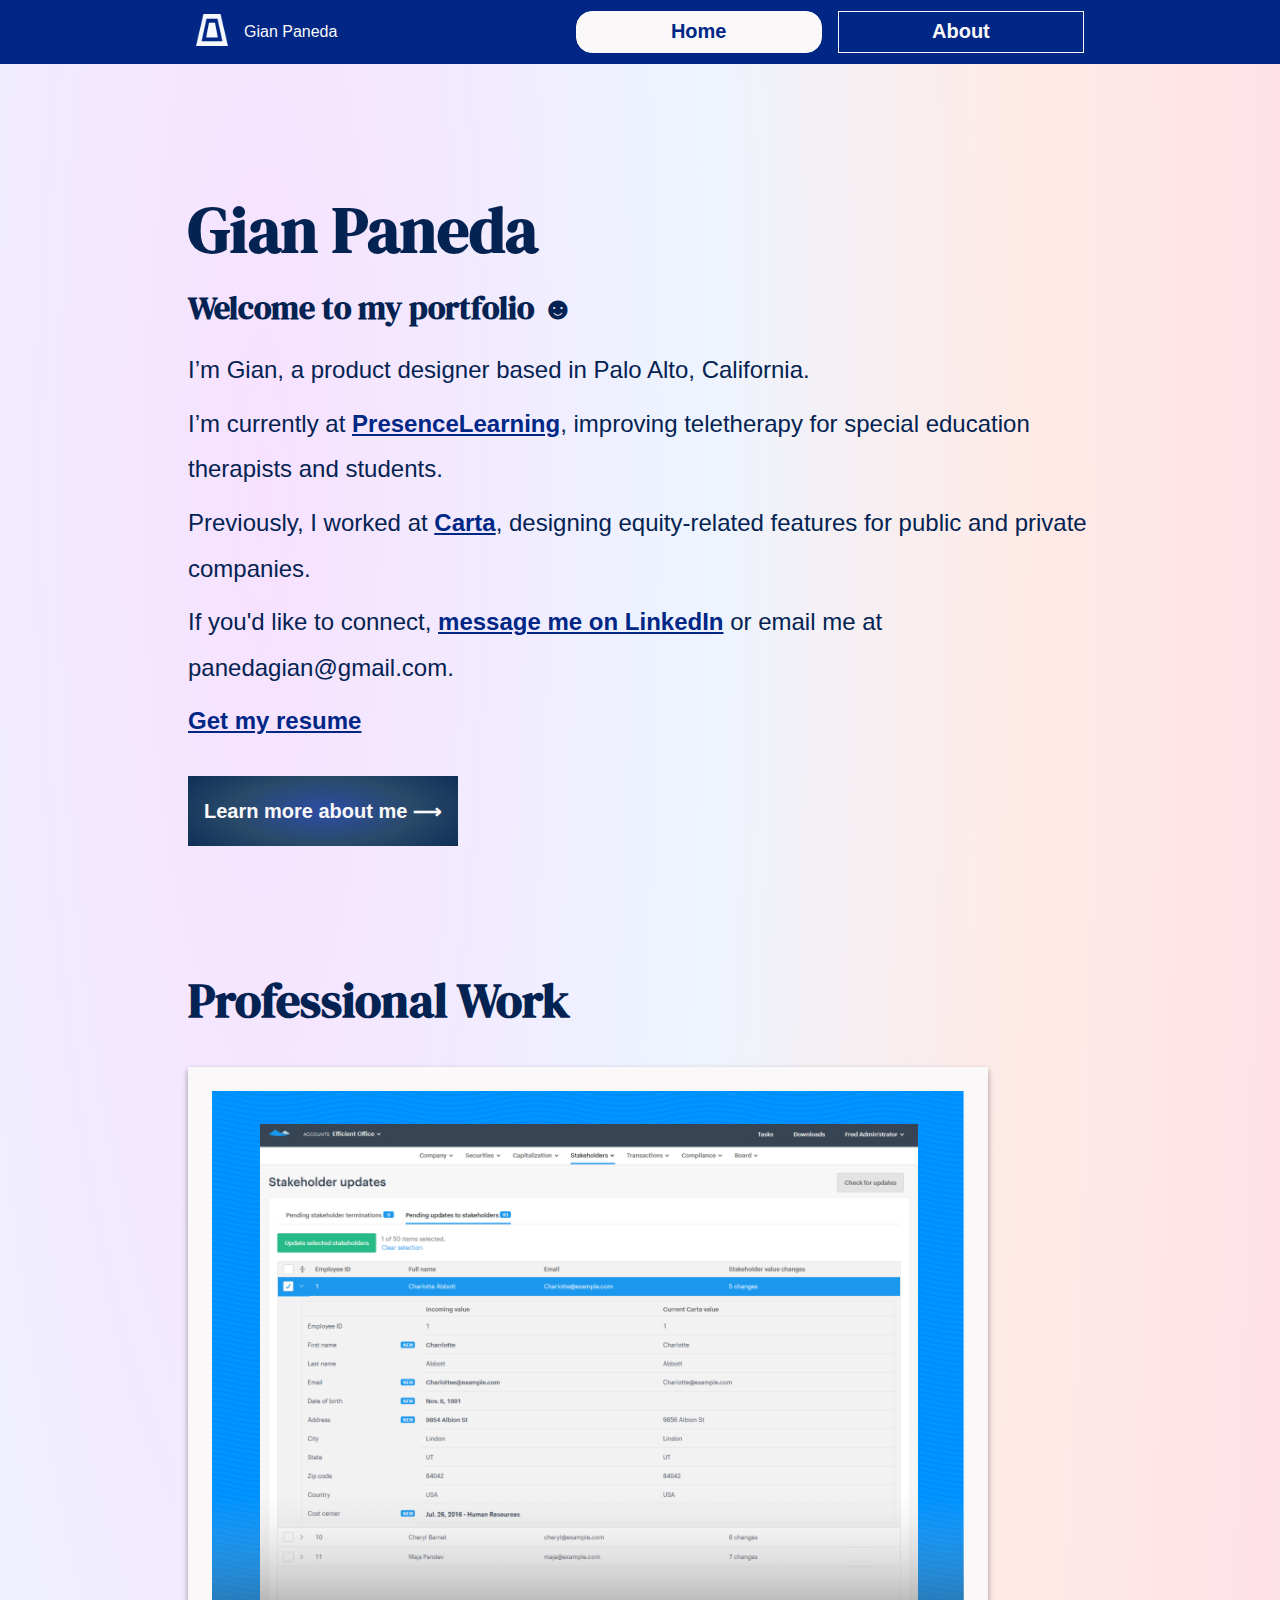
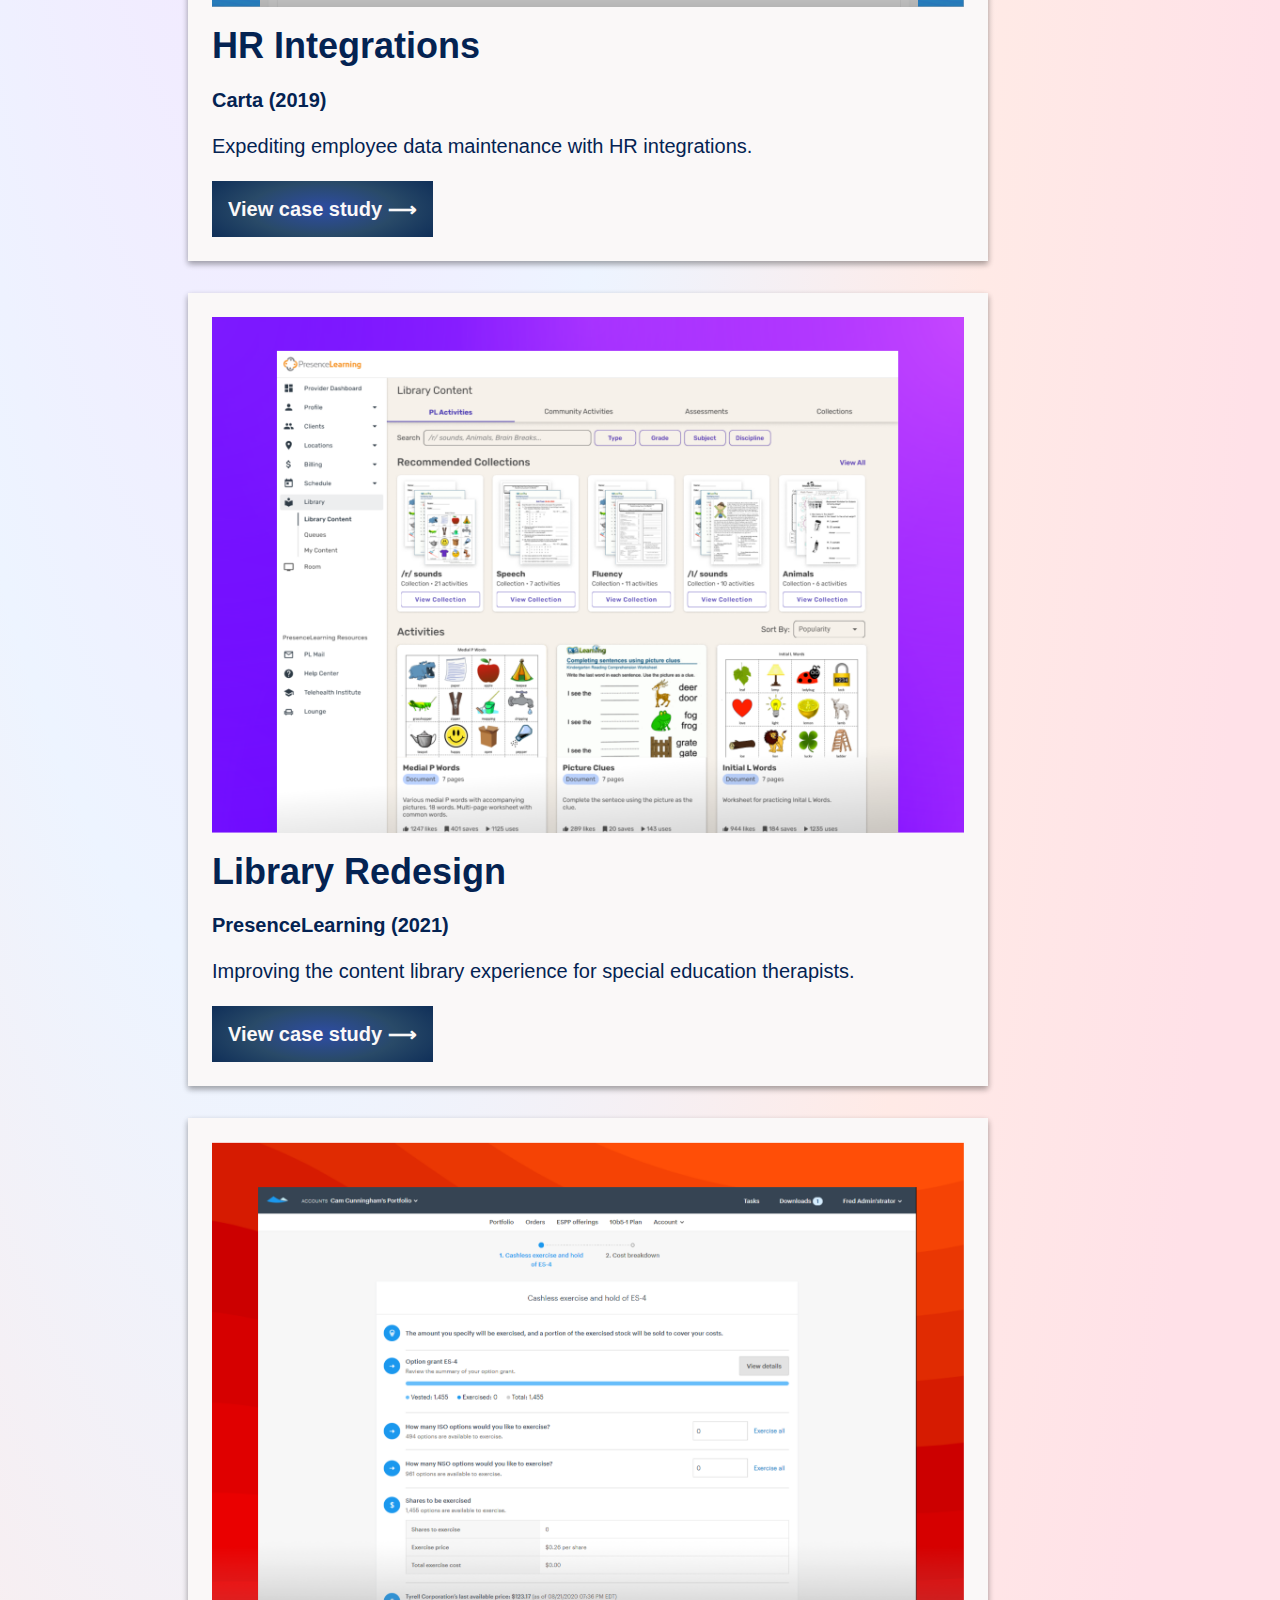
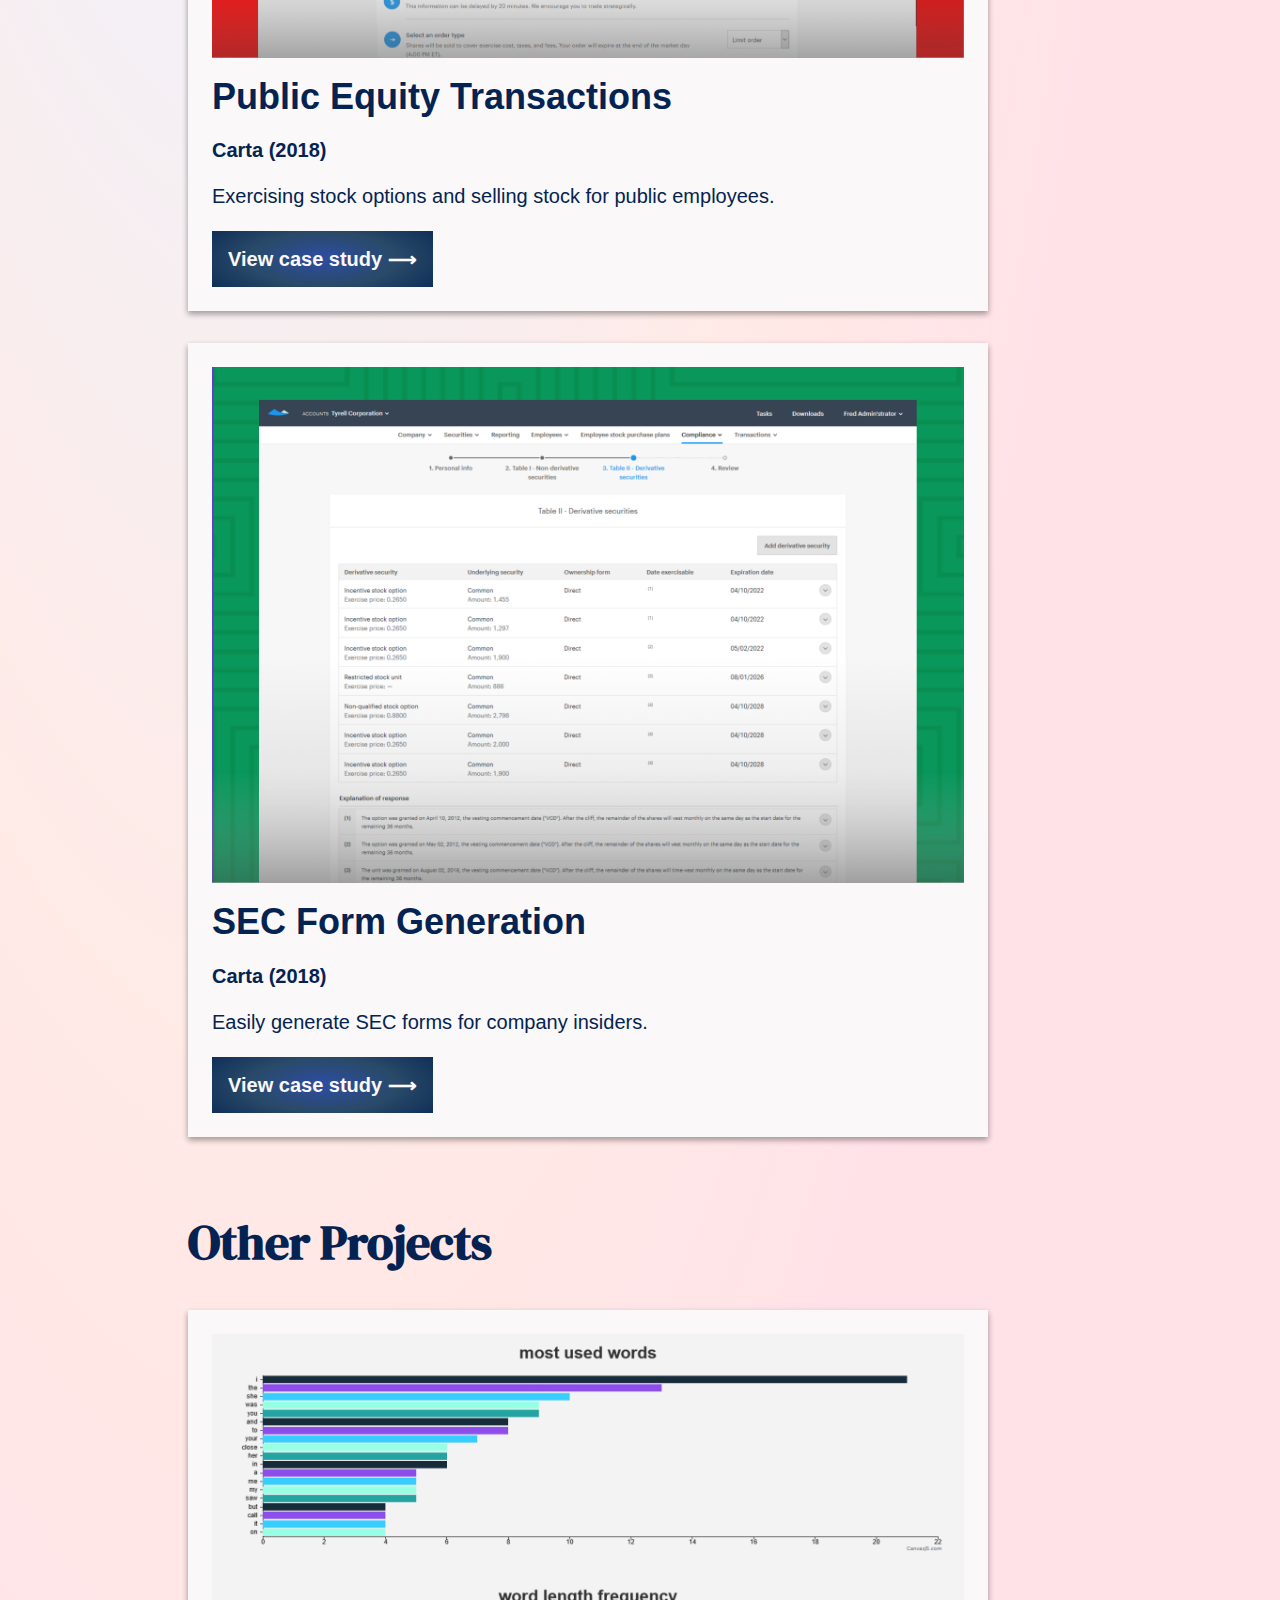
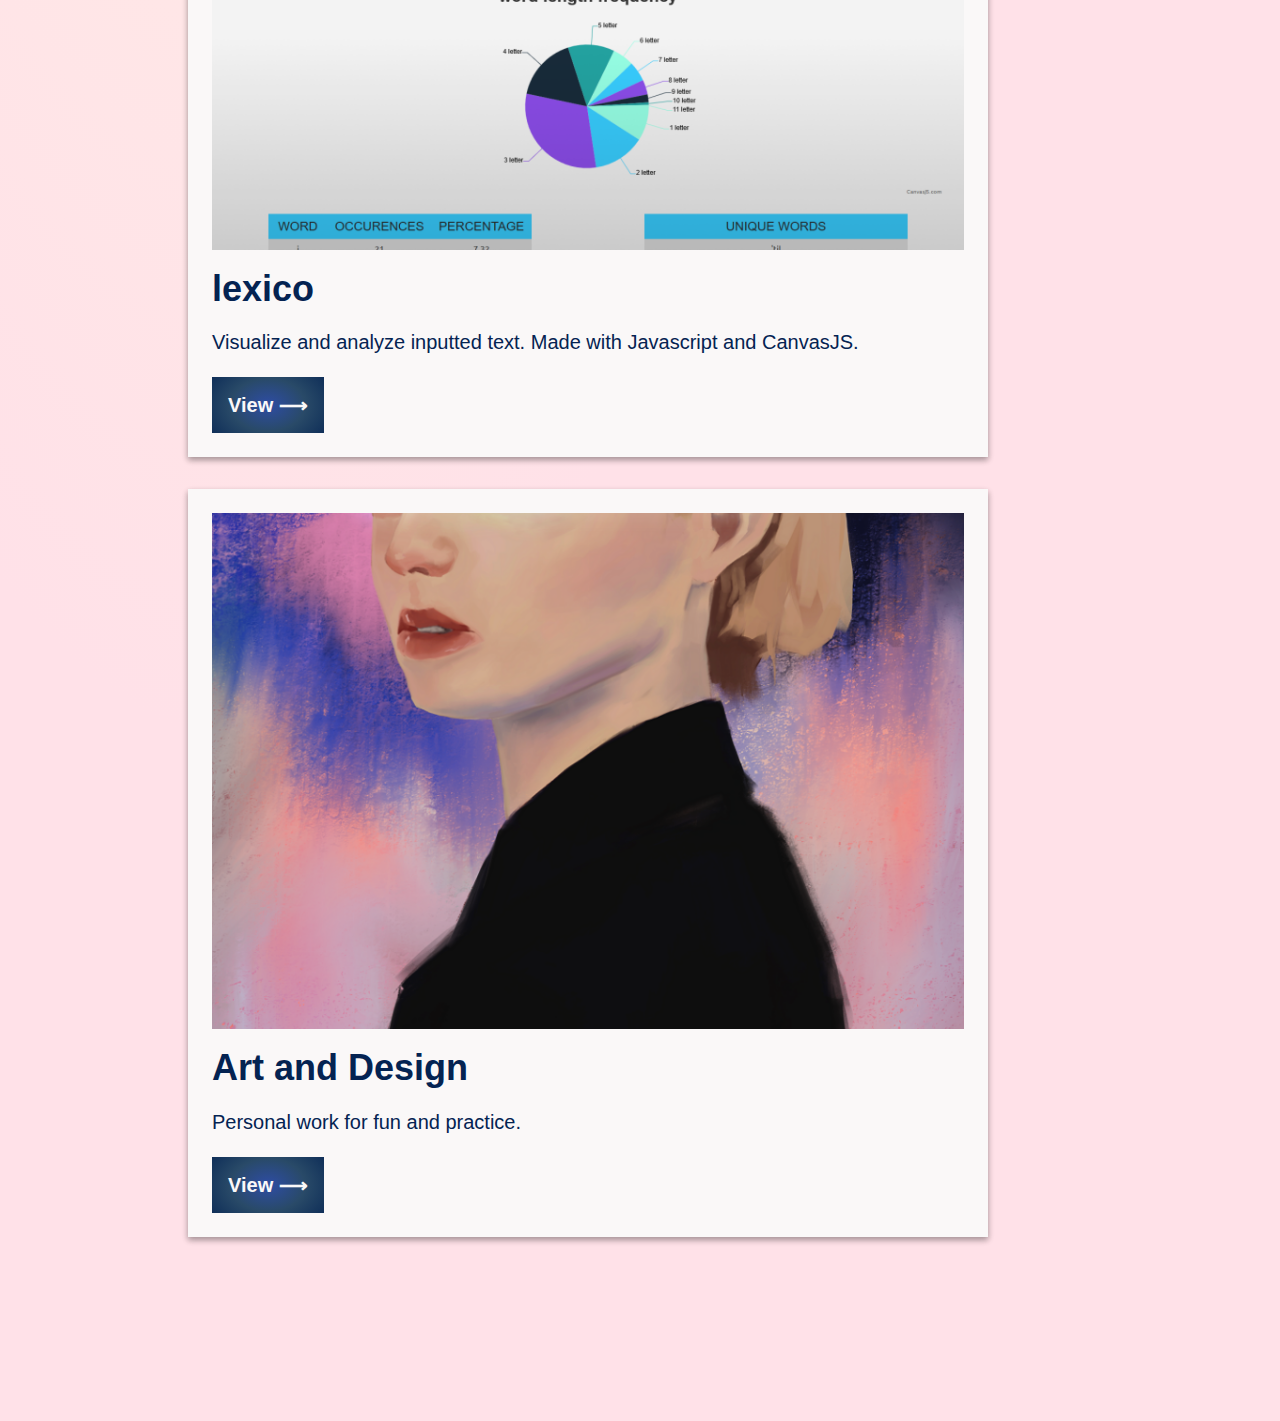
==== commit 41bf79a6: "Merge pull request #66 from gianpaneda/gp-redesign" ====
--- a/index.html
+++ b/index.html
@@ -66,6 +66,14 @@
 				<p class="project-description">Expediting employee data maintenance with HR integrations.</p>
 				<button class="primary-button" href="hr-integrations.html"><b>View case study ⟶</b></button>
 				<a href="hr-integrations.html"><span class="link-span"></span></a>
+			</div>
+			<div class="project-card flex-column flex-container-align-left" href="hr-integrations.html">
+				<img src="img/librarycover.png" alt="Library redesign screenshot">
+				<h3 class="font-sans">Library Redesign</h3>
+				<p><b>PresenceLearning (2021)</b></p>
+				<p class="project-description">Improving the content library experience for special education therapists.</p>
+				<button class="primary-button" href="library.html"><b>View case study ⟶</b></button>
+				<a href="library.html"><span class="link-span"></span></a>
 			</div>
 			<div class="project-card flex-column flex-container-align-left" href="hr-integrations.html">
 				<img src="img/puma-thumbnail.png" alt="Public company transactions screenshot">
--- a/css/styles.css
+++ b/css/styles.css
@@ -15,12 +15,12 @@
 #background-about {
   background: radial-gradient(94.45% 94.45% at 20.45% 7.85%, #FDE1FE 0%, #FFEFFF 0.01%, #FFF1F1 31.25%, #FFF8F3 69.79%, #FFE6CF 100%); }
 
-#now {
+.callout-box {
   /*background-color: white;*/
   border-radius: 16px;
   outline: 1px solid #042352;
   padding: 16px 16px 8px 16px; }
-  #now h4 {
+  .callout-box h4 {
     margin-top: 0;
     margin-bottom: 8px; }
 
@@ -469,6 +469,12 @@
   	-moz-box-shadow: 10px 13px 37px -10px rgba(255,33,33,0.75);
   	box-shadow: 10px 13px 37px -10px rgba(255,33,33,0.75);*/ }
 
+.project-image-noshadow {
+  width: 100%;
+  min-width: 240px;
+  margin-bottom: 14px;
+  height: auto; }
+
 .drop-shadow, .project-image {
   box-shadow: 0 3px 6px rgba(0, 0, 0, 0.16), 0 3px 6px rgba(0, 0, 0, 0.23);
   -webkit-box-shadow: 0 3px 6px rgba(0, 0, 0, 0.16), 0 3px 6px rgba(0, 0, 0, 0.23);
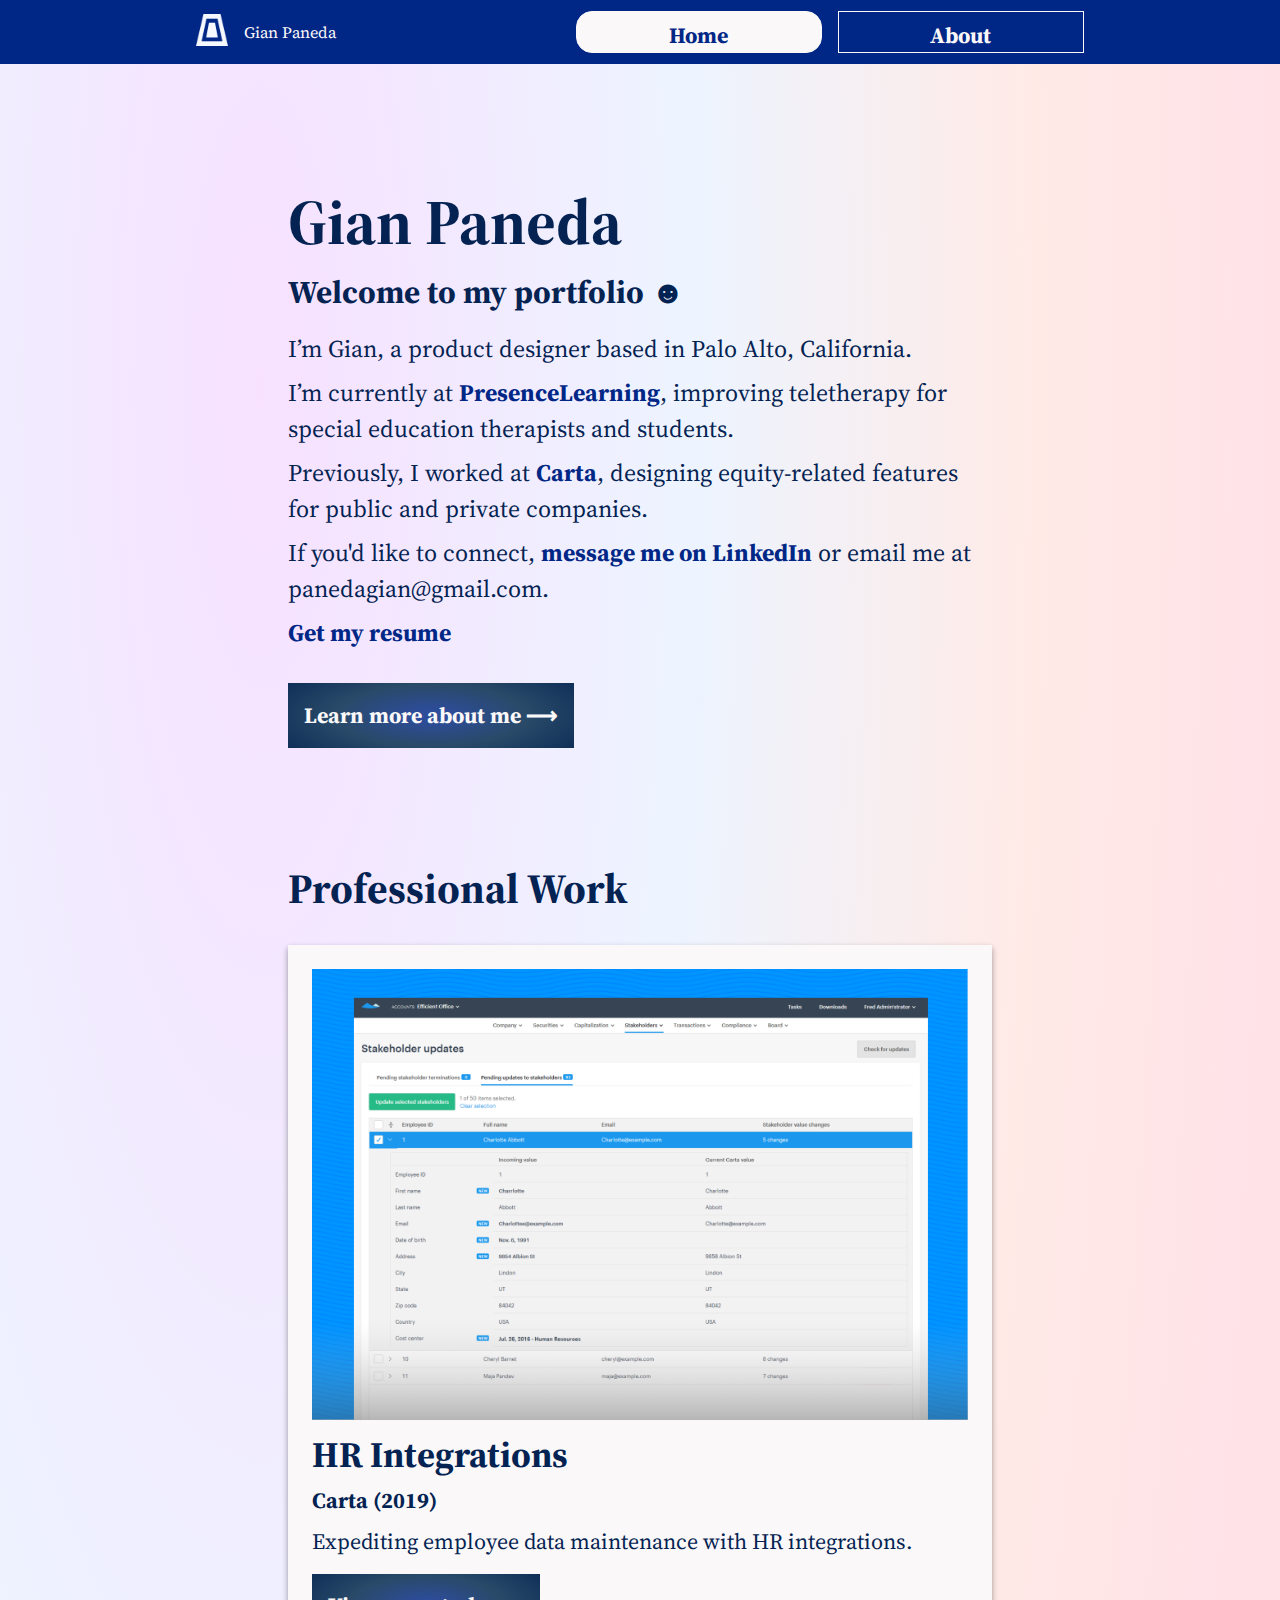
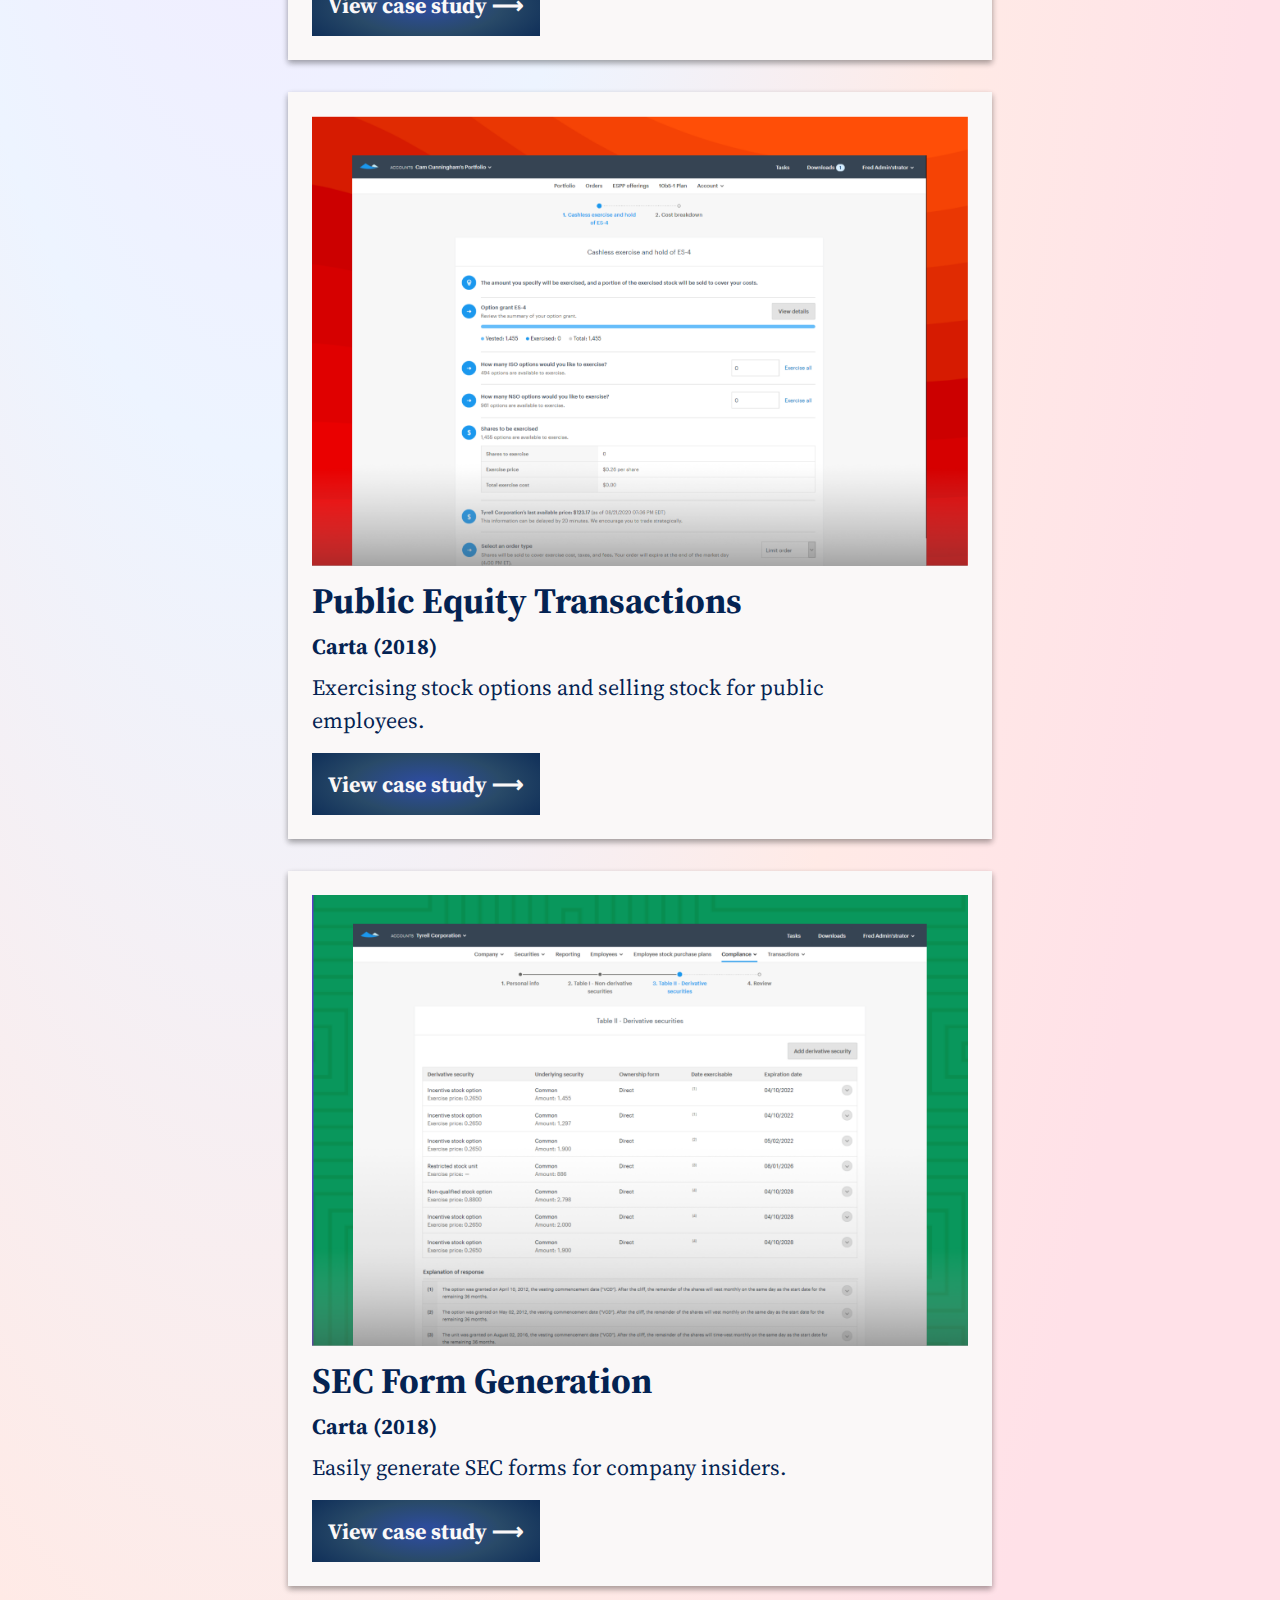
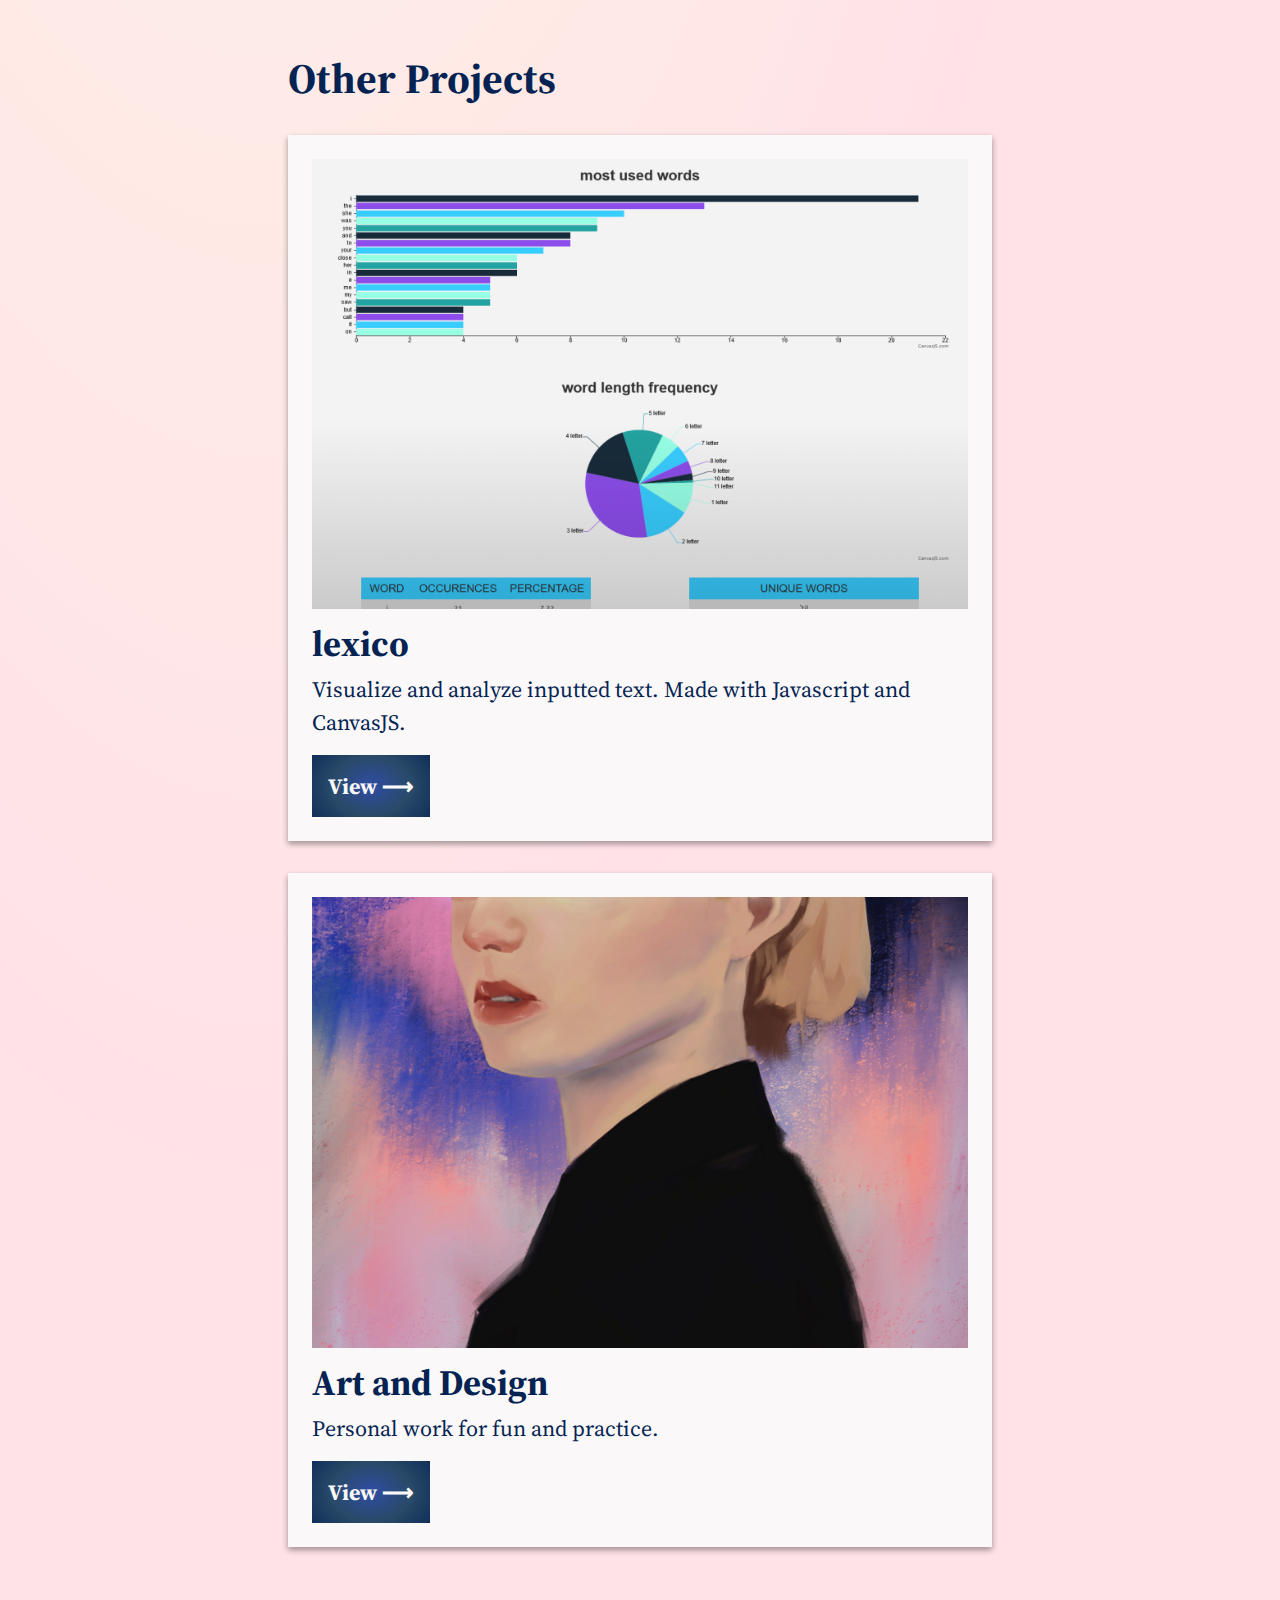
==== commit 19547908: "Update index.html" ====
--- a/index.html
+++ b/index.html
@@ -67,14 +67,14 @@
 				<button class="primary-button" href="hr-integrations.html"><b>View case study ⟶</b></button>
 				<a href="hr-integrations.html"><span class="link-span"></span></a>
 			</div>
-			<div class="project-card flex-column flex-container-align-left" href="hr-integrations.html">
+<!-- 			<div class="project-card flex-column flex-container-align-left" href="hr-integrations.html">
 				<img src="img/librarycover.png" alt="Library redesign screenshot">
 				<h3 class="font-sans">Library Redesign</h3>
 				<p><b>PresenceLearning (2021)</b></p>
 				<p class="project-description">Improving the content library experience for special education therapists.</p>
 				<button class="primary-button" href="library.html"><b>View case study ⟶</b></button>
 				<a href="library.html"><span class="link-span"></span></a>
-			</div>
+			</div> -->
 			<div class="project-card flex-column flex-container-align-left" href="hr-integrations.html">
 				<img src="img/puma-thumbnail.png" alt="Public company transactions screenshot">
 				<h3 class="font-sans">Public Equity Transactions</h3>
--- a/css/styles.css
+++ b/css/styles.css
@@ -1,13 +1,15 @@
 /*@import url('https://fonts.googleapis.com/css2?family=DM+Serif+Display:ital@0;1&family=Karla:wght@400;800&display=swap');*/
-@import url("https://fonts.googleapis.com/css2?family=DM+Serif+Display:ital@0;1&Inter:wght@400;800&display=swap");
+/*@import url('https://fonts.googleapis.com/css2?family=DM+Serif+Display:ital@0;1&Inter:wght@400;800&display=swap');*/
+/*@import url('https://fonts.googleapis.com/css2?family=Source+Serif+Pro:ital,wght@0,400;0,700;1,400;1,700;1&Inter:wght@400;800&display=swap');*/
+@import url("https://fonts.googleapis.com/css2?family=Source+Serif+Pro:ital,wght@0,400;0,700;1,400;1,700&display=swap");
 /*$link-color: #0032AF;*/
 /*$visited-link-color: #8216A8;*/
-/*$body-font-family: "Karla", Arial, serif;*/
 html {
   margin: 0;
   padding: 0; }
 
 body {
+  font-family: "Source Serif Pro", Georgia, serif;
   margin: 0;
   padding: 0;
   background-image: radial-gradient(81.29% 81.29% at 20.45% 7.85%, #F7E1FF 0%, #EDF4FF 41.67%, #FFEAE6 74.48%, #FFE1E8 100%); }
@@ -18,7 +20,7 @@
 .callout-box {
   /*background-color: white;*/
   border-radius: 16px;
-  outline: 1px solid #042352;
+  outline: 1px solid #aaa;
   padding: 16px 16px 8px 16px; }
   .callout-box h4 {
     margin-top: 0;
@@ -51,7 +53,7 @@
     font-size: 24px !important; } }
 @media screen and (max-width: 400px) {
   body, .page-content, .max-width-640, .project-page-content, .image-grid, .project-page-content {
-    font-size: 16px !important; }
+    font-size: 18px !important; }
 
   #navigation {
     display: none; }
@@ -60,20 +62,20 @@
     display: contents; }
 
   .callout-metrics {
-    font-size: 16px !important;
+    font-size: 20px !important;
     /*font-style: italic;*/
     margin-bottom: 12px; }
 
   .callout {
-    font-size: 16px !important; } }
+    font-size: 18px !important; } }
 .page-content, .max-width-640, .project-page-content, .image-grid {
-  font-family: "Inter", Arial, serif;
-  font-size: 20px;
+  font-family: "Source Serif Pro", Georgia, serif;
+  font-size: 22px;
   color: #042352;
   margin: 160px auto;
   padding: 24px;
-  line-height: 1.9;
-  max-width: 904px; }
+  line-height: 1.5;
+  max-width: 704px; }
 
 .max-width-640 {
   max-width: 640px !important;
@@ -94,10 +96,10 @@
   justify-content: right; }
 
 .font-sans {
-  font-family: "Inter", Arial, serif; }
+  font-family: "Source Serif Pro", Georgia, serif; }
 
 .font-serif {
-  font-family: "DM Serif Display", Georgia, sans-serif; }
+  font-family: "Source Serif Pro", Georgia, serif; }
 
 .font-light {
   color: #FAF8F8; }
@@ -146,7 +148,7 @@
   .navigation-links li:hover {
     border-radius: 8px; }
   .navigation-links a:link {
-    font-size: 20px;
+    font-size: 22px;
     text-decoration: none;
     color: #FAF8F8;
     display: inline-block;
@@ -224,8 +226,8 @@
 
 .primary-button {
   display: block;
-  font-family: "Inter", Arial, serif;
-  font-size: 20px;
+  font-family: "Source Serif Pro", Georgia, serif;
+  font-size: 22px;
   text-decoration: none;
   color: #FAF8F8 !important;
   background: radial-gradient(73.26% 104.41% at 50% 50%, #2D4C9A 7.81%, #294A68 45.31%, #042352 100%, #1342B9 100%);
@@ -394,7 +396,7 @@
 
 .tag {
   color: #042352;
-  font-size: 16px;
+  font-size: 18px;
   padding: 4px;
   margin-left: 4px;
   margin-top: 0;
@@ -405,7 +407,7 @@
 
 .tag {
   color: #042352;
-  font-size: 16px;
+  font-size: 18px;
   padding: 4px;
   margin-left: 4px;
   margin-top: 0;
@@ -520,11 +522,13 @@
 
 a {
   color: #002686;
-  transition: all 0.2s ease; }
+  transition: all 0.2s ease;
+  text-decoration: none; }
   a:visited {
     color: #002686; }
   a:hover {
-    /*font-style: italic;*/ }
+    /*font-style: italic;*/
+    text-decoration: underline; }
 
 .margin-x-zero {
   margin-top: 0;
@@ -532,16 +536,18 @@
   padding: 0; }
 
 h1, h2, h3 {
-  font-family: "DM Serif Display", Georgia, sans-serif;
+  font-family: "Source Serif Pro", Georgia, serif;
   /*width: 700px;*/
-  line-height: 1.45; }
+  line-height: 1.45;
+  line-height: 1.2; }
 
 h1 {
   margin-bottom: 8px;
+  line-height: 1.2;
   margin: 0; }
 
 h2 {
-  font-size: 48px;
+  font-size: 42px;
   margin-bottom: 0px;
   padding-bottom: 0px; }
 
@@ -604,7 +610,7 @@
   min-width: 280px; }
 
 .callout {
-  font-size: 24px;
+  font-size: 28px;
   font-style: italic;
   margin-bottom: 12px; }
 
@@ -618,8 +624,8 @@
   padding-bottom: 8px; }
 
 .callout-metrics {
-  font-size: 24px;
-  font-style: italic;
+  font-size: 28px;
+  /*font-style: italic;*/
   margin-bottom: 12px; }
 
 .indent {
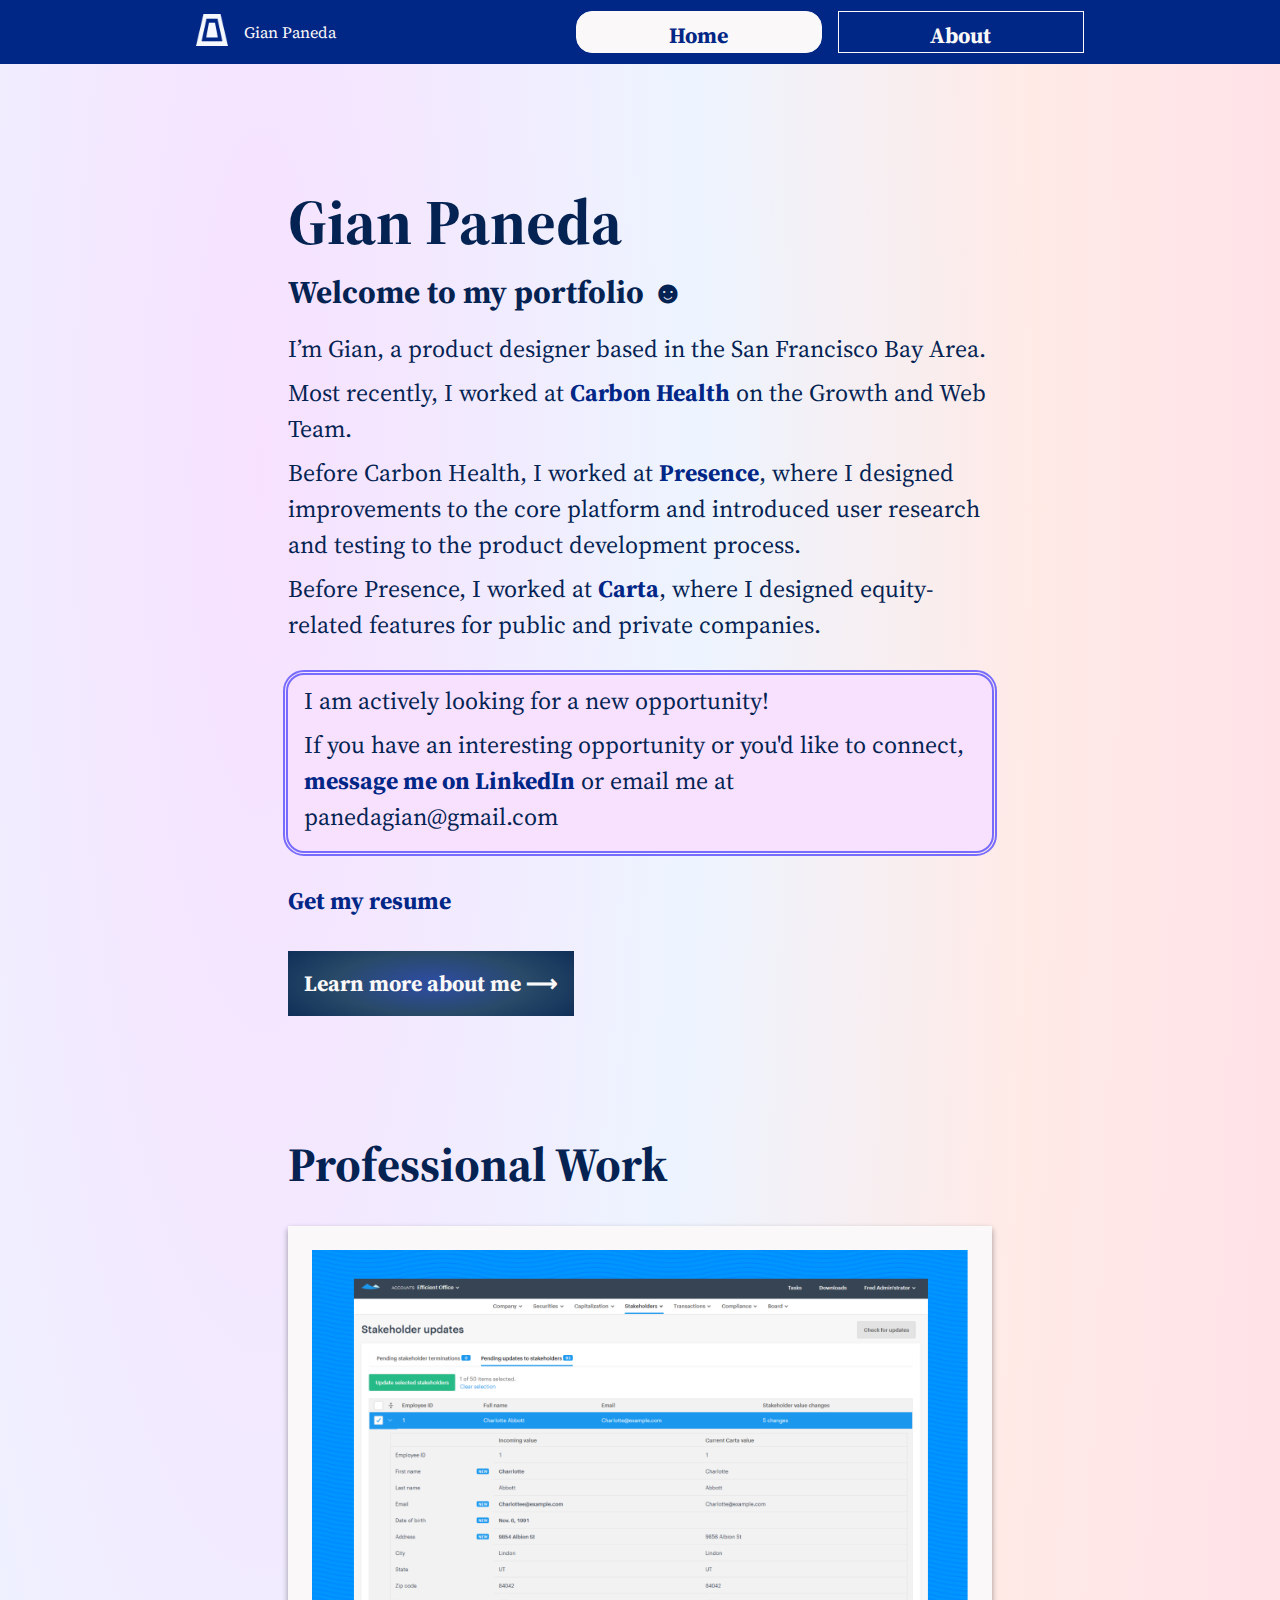
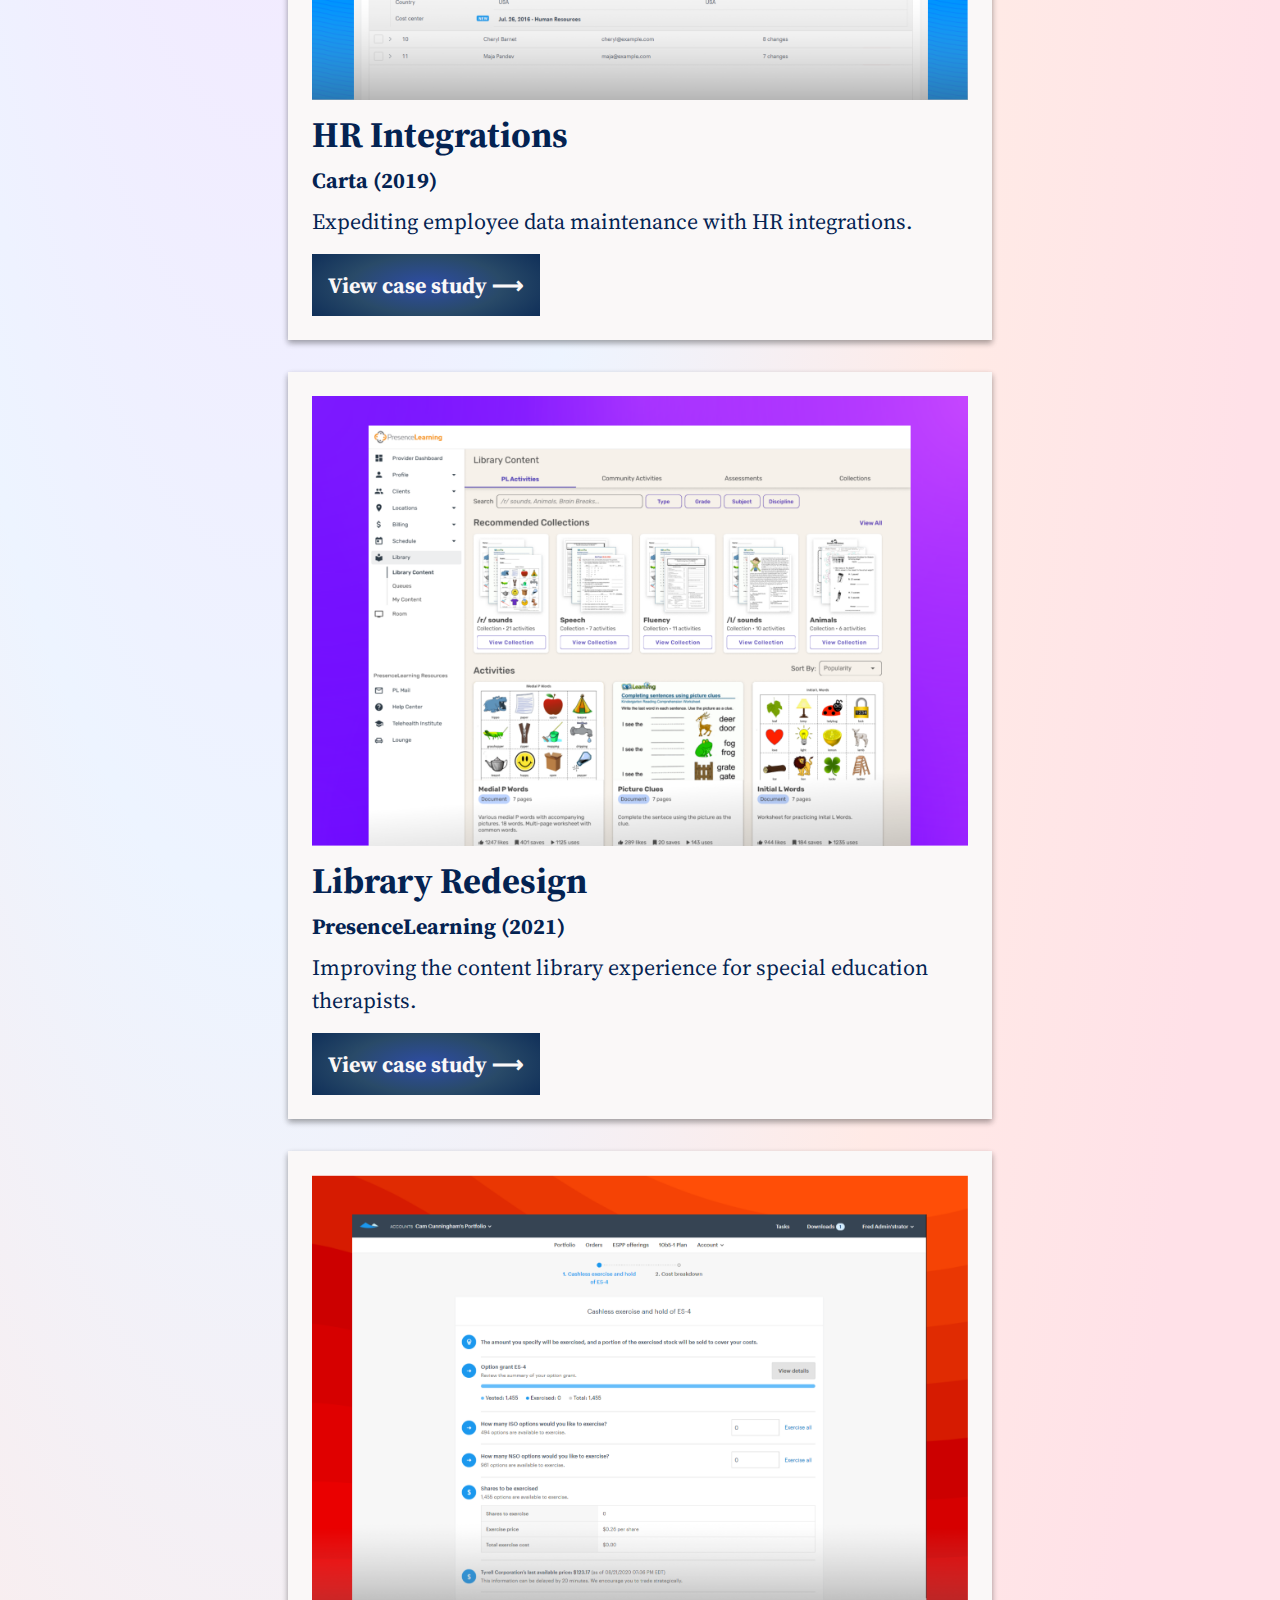
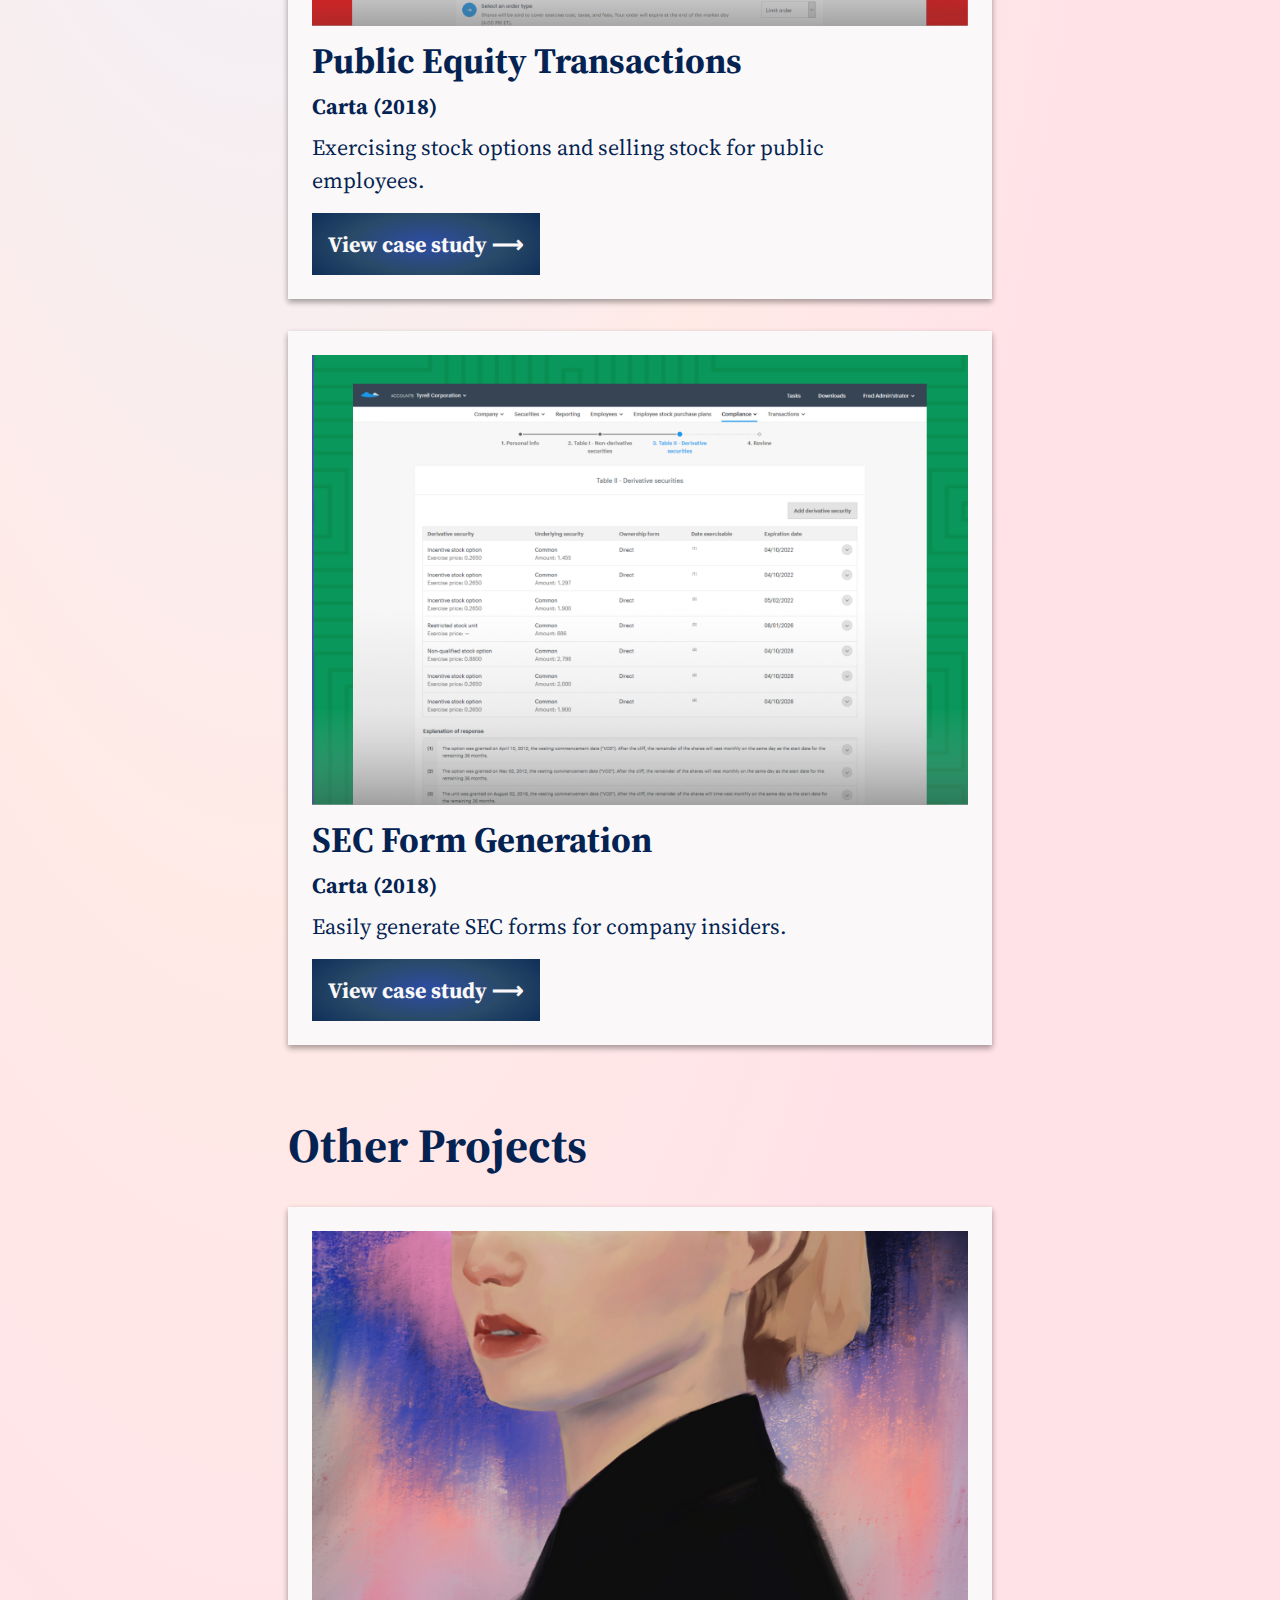
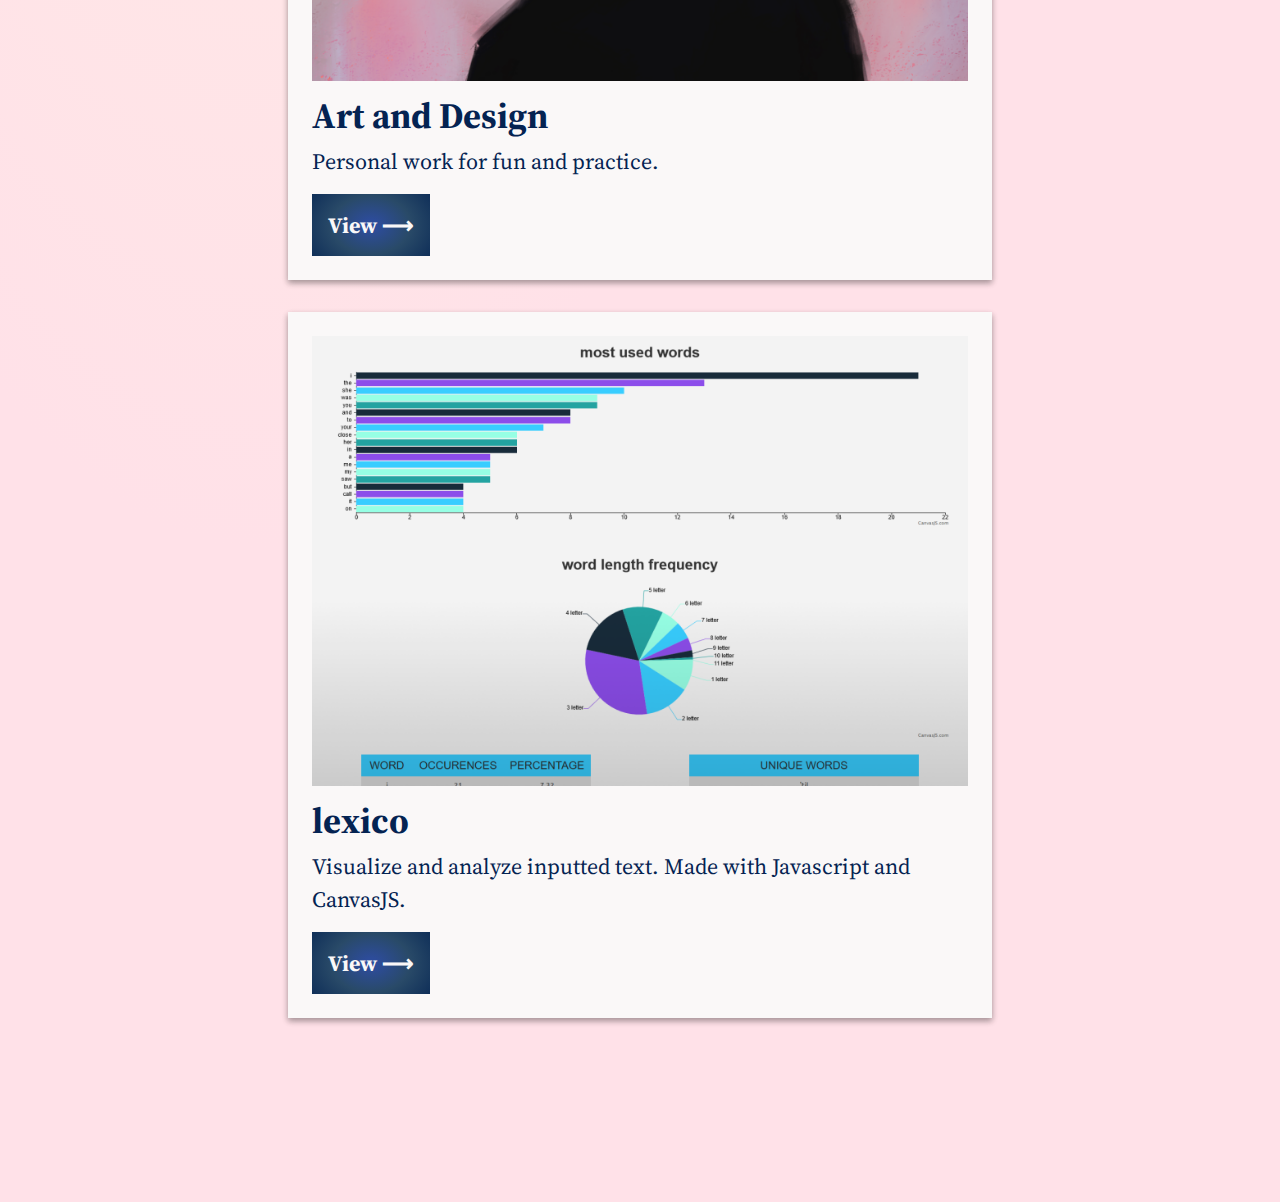
==== commit 7feccb9b: "updates" ====
--- a/index.html
+++ b/index.html
@@ -11,9 +11,9 @@
 	<script type="text/javascript" src="script.js"></script>
 </head>
 <body>
-	<div class="navigation-span">	
+	<div class="navigation-span">
 		<nav id="navigation" class="flex-container-align-center font-sans">
-			<div id="logo-and-name">	
+			<div id="logo-and-name">
 				<a href="index.html"><img id="logo" src="img/newlogo.png"></a>
 				<p class="font-light">Gian Paneda</p>
 			</div>
@@ -23,7 +23,7 @@
 		  	</ul>
 		</nav>
 		<nav id="navigation-small" class="flex-container-align-center font-sans">
-			<div id="logo-and-name">	
+			<div id="logo-and-name">
 				<a href="index.html"><img id="logo" src="img/newlogo.png"></a>
 			</div>
 		  	<ul class="navigation-links flex-container-align-center flex-justify-right">
@@ -38,17 +38,23 @@
 			<h4 class="font-serif medium-margin-bottom">Welcome to my portfolio ☻</h4>
 			<div class="subheader">
 				<p>
-					I’m Gian, a product designer based in Palo Alto, California.
+					I’m Gian, a product designer based in the San Francisco Bay Area.
 				</p>
 				<p>
-					I’m currently at <a href="https://www.presencelearning.com/" target="_blank">PresenceLearning</a>, improving teletherapy for special education therapists and students.
+					Most recently, I worked at <a href="https://carbonhealth.com/" target="_blank">Carbon Health</a> on the Growth and Web Team.
+			  </p>
+				<p>
+					Before Carbon Health, I worked at <a href="https://www.presencelearning.com/" target="_blank">Presence</a>, where I designed improvements to the core platform and introduced user research and testing to the product development process.
 				</p>
-				<p>
-					Previously, I worked at <a href="https://carta.com/" target="_blank">Carta</a>, designing equity-related features for public and private companies. 
+				<p class="large-margin-bottom">
+					Before Presence, I worked at <a href="https://carta.com/" target="_blank">Carta</a>, where I designed equity-related features for public and private companies.
 				</p>
-				<p>
-					If you'd like to connect, <a href="https://www.linkedin.com/in/gianpaneda/" target="_blank">message me on LinkedIn</a> or email me at panedagian@gmail.com.
-				</p>
+
+				<div class="attention-callout large-margin-bottom">
+					<p>I am actively looking for a new opportunity!</p>
+					<p>If you have an interesting opportunity or you'd like to connect, <a href="https://www.linkedin.com/in/gianpaneda/" target="_blank">message me on LinkedIn</a> or email me at panedagian@gmail.com</p>
+				</div>
+
 				<p class="large-margin-bottom">
 					<a href="https://docs.google.com/document/d/1zE9jwqzhyu-PIvRkU4uxCExN5Jv-vr0GJGPdGCpW7mI/edit?usp=sharing" target="_blank">Get my resume</a>
 				</p>
@@ -67,14 +73,14 @@
 				<button class="primary-button" href="hr-integrations.html"><b>View case study ⟶</b></button>
 				<a href="hr-integrations.html"><span class="link-span"></span></a>
 			</div>
-<!-- 			<div class="project-card flex-column flex-container-align-left" href="hr-integrations.html">
+			<div class="project-card flex-column flex-container-align-left" href="hr-integrations.html">
 				<img src="img/librarycover.png" alt="Library redesign screenshot">
 				<h3 class="font-sans">Library Redesign</h3>
 				<p><b>PresenceLearning (2021)</b></p>
 				<p class="project-description">Improving the content library experience for special education therapists.</p>
 				<button class="primary-button" href="library.html"><b>View case study ⟶</b></button>
-				<a href="library.html"><span class="link-span"></span></a>
-			</div> -->
+				<a href="login.html"><span class="link-span"></span></a>
+			</div>
 			<div class="project-card flex-column flex-container-align-left" href="hr-integrations.html">
 				<img src="img/puma-thumbnail.png" alt="Public company transactions screenshot">
 				<h3 class="font-sans">Public Equity Transactions</h3>
@@ -93,18 +99,18 @@
 			</div>
 			<h2>Other Projects</h2>
 			<div class="project-card flex-column flex-container-align-left" href="hr-integrations.html">
+				<img src="img/artdesignthumbnail.png" alt="Portrait painting">
+				<h3 class="font-sans">Art and Design</h3>
+				<p class="project-description">Personal work for fun and practice.</p>
+				<button class="primary-button" href="hr-integrations.html"><b>View ⟶</b></button>
+				<a href="artdesign.html"><span class="link-span"></span></a>
+			</div>
+			<div class="project-card flex-column flex-container-align-left" href="hr-integrations.html">
 				<img src="img/lexico-thumbnail.png" alt="SEC Forms screenshot">
 				<h3 class="font-sans">lexico</h3>
 				<p class="project-description">Visualize and analyze inputted text. Made with Javascript and CanvasJS.</p>
 				<button class="primary-button" href="hr-integrations.html"><b>View ⟶</b></button>
 				<a href="lexico.html"><span class="link-span"></span></a>
-			</div>
-			<div class="project-card flex-column flex-container-align-left" href="hr-integrations.html">
-				<img src="img/artdesignthumbnail.png" alt="Portrait painting">
-				<h3 class="font-sans">Art and Design</h3>
-				<p class="project-description">Personal work for fun and practice.</p>
-				<button class="primary-button" href="hr-integrations.html"><b>View ⟶</b></button>
-				<a href="artdesign.html"><span class="link-span"></span></a>
 			</div>
 		</div>
 <!-- 		<div class="project-section">
@@ -137,14 +143,14 @@
 			</div> -->
 <!-- 		</div> -->
 	</div>
-		
+
 <!-- 	<footer>
 		<em>Gian Paneda</em> | <a href="https://www.linkedin.com/in/gianpaneda/">LinkedIn</a> | <a href="mailto: panedagian@gmail.com>">panedagian@gmail.com</a>
 	</footer> -->
 	<!-- <div id="aboutme" class="section">
 		<h2>About me</h2>
 		<p>
-			Hey, I'm Gian!	
+			Hey, I'm Gian!
 		</p>
 		<p>
 			I discovered my love for design when I was learning front-end web development, working several small personal projects. I really enjoyed making my projects look visually pleasing or interesting.
@@ -153,7 +159,7 @@
 			Shortly after, I joined <a href="https://carta.com/">Carta</a>, where I got to use my front-end skills and my design skills to help build products for public companies and late-stage private companies. I enjoyed my time working closely and learning with my teammates to take on some big challenges.
 		</p>
 		<p>
-			
+
 		</p>
 
 	</div> -->
--- a/css/styles.css
+++ b/css/styles.css
@@ -527,8 +527,7 @@
   a:visited {
     color: #002686; }
   a:hover {
-    /*font-style: italic;*/
-    text-decoration: underline; }
+    /*font-style: italic;*/ }
 
 .margin-x-zero {
   margin-top: 0;
@@ -547,7 +546,7 @@
   margin: 0; }
 
 h2 {
-  font-size: 42px;
+  font-size: 48px;
   margin-bottom: 0px;
   padding-bottom: 0px; }
 
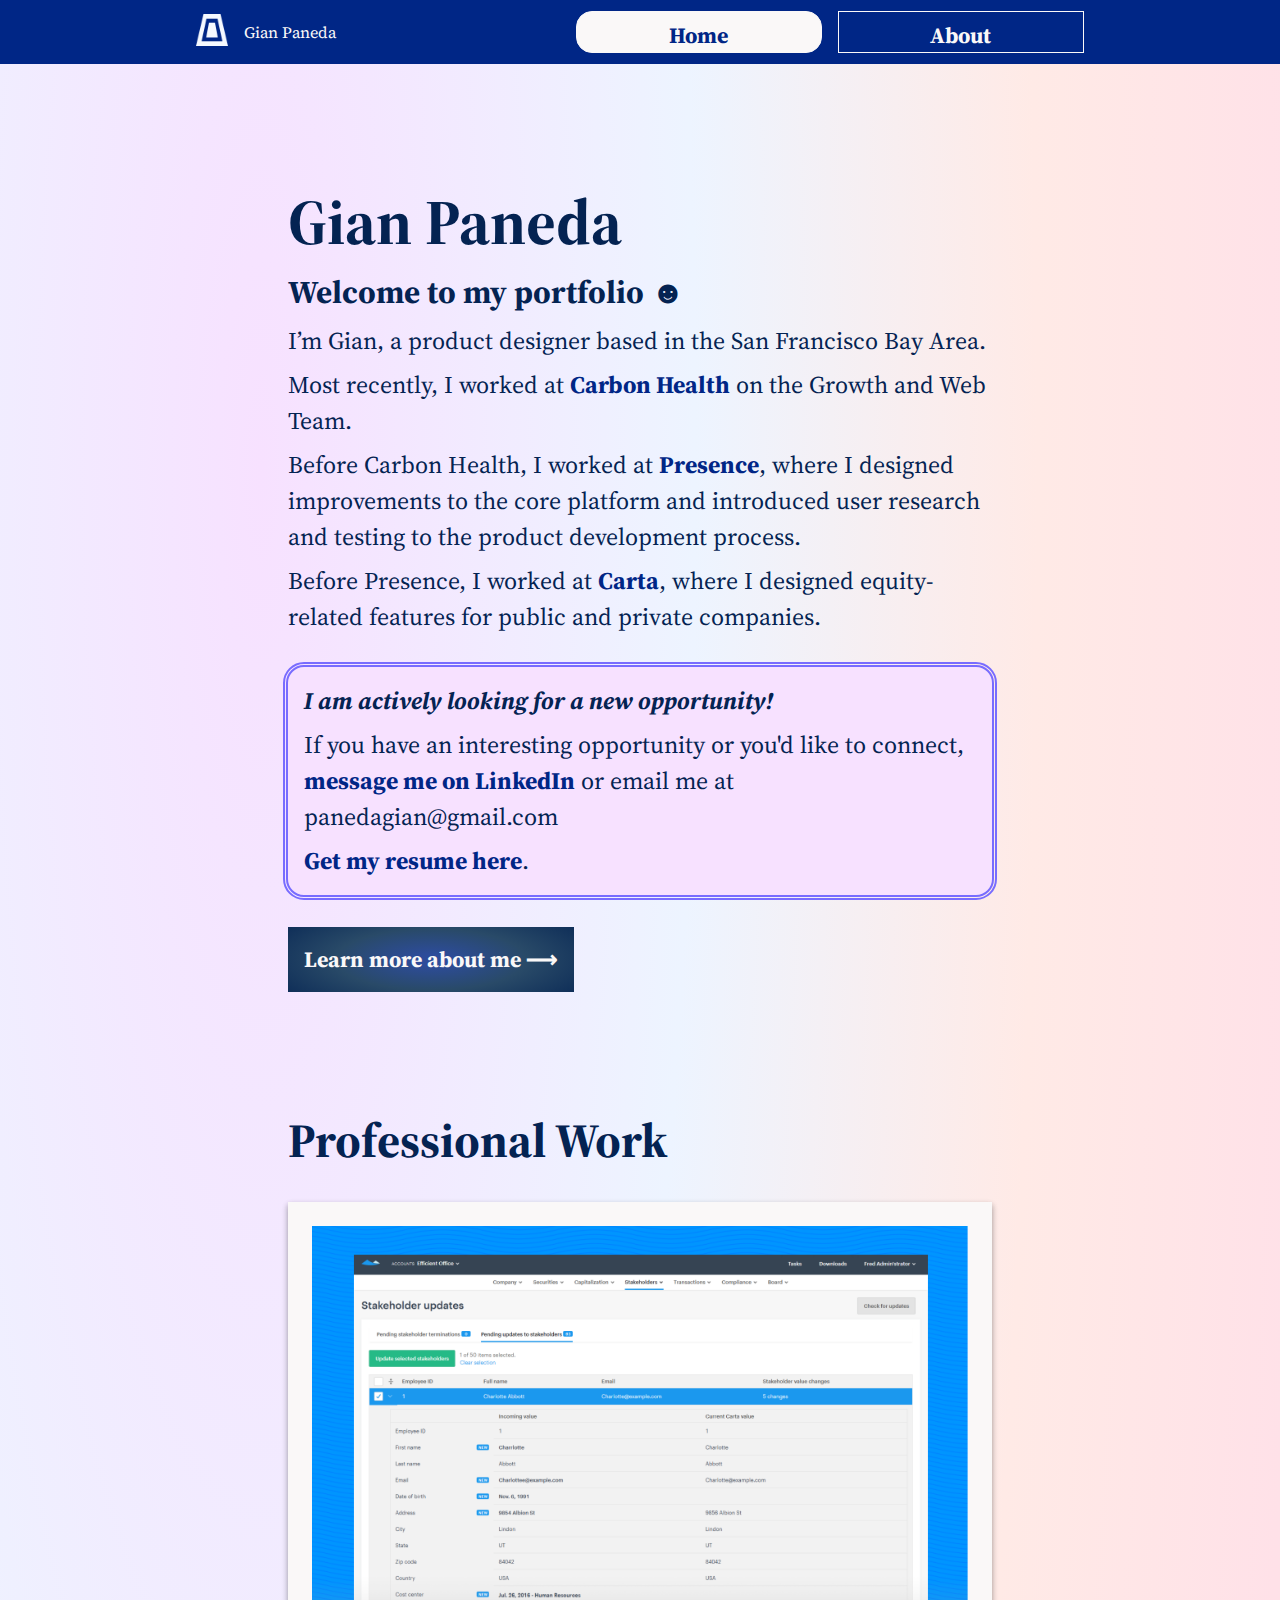
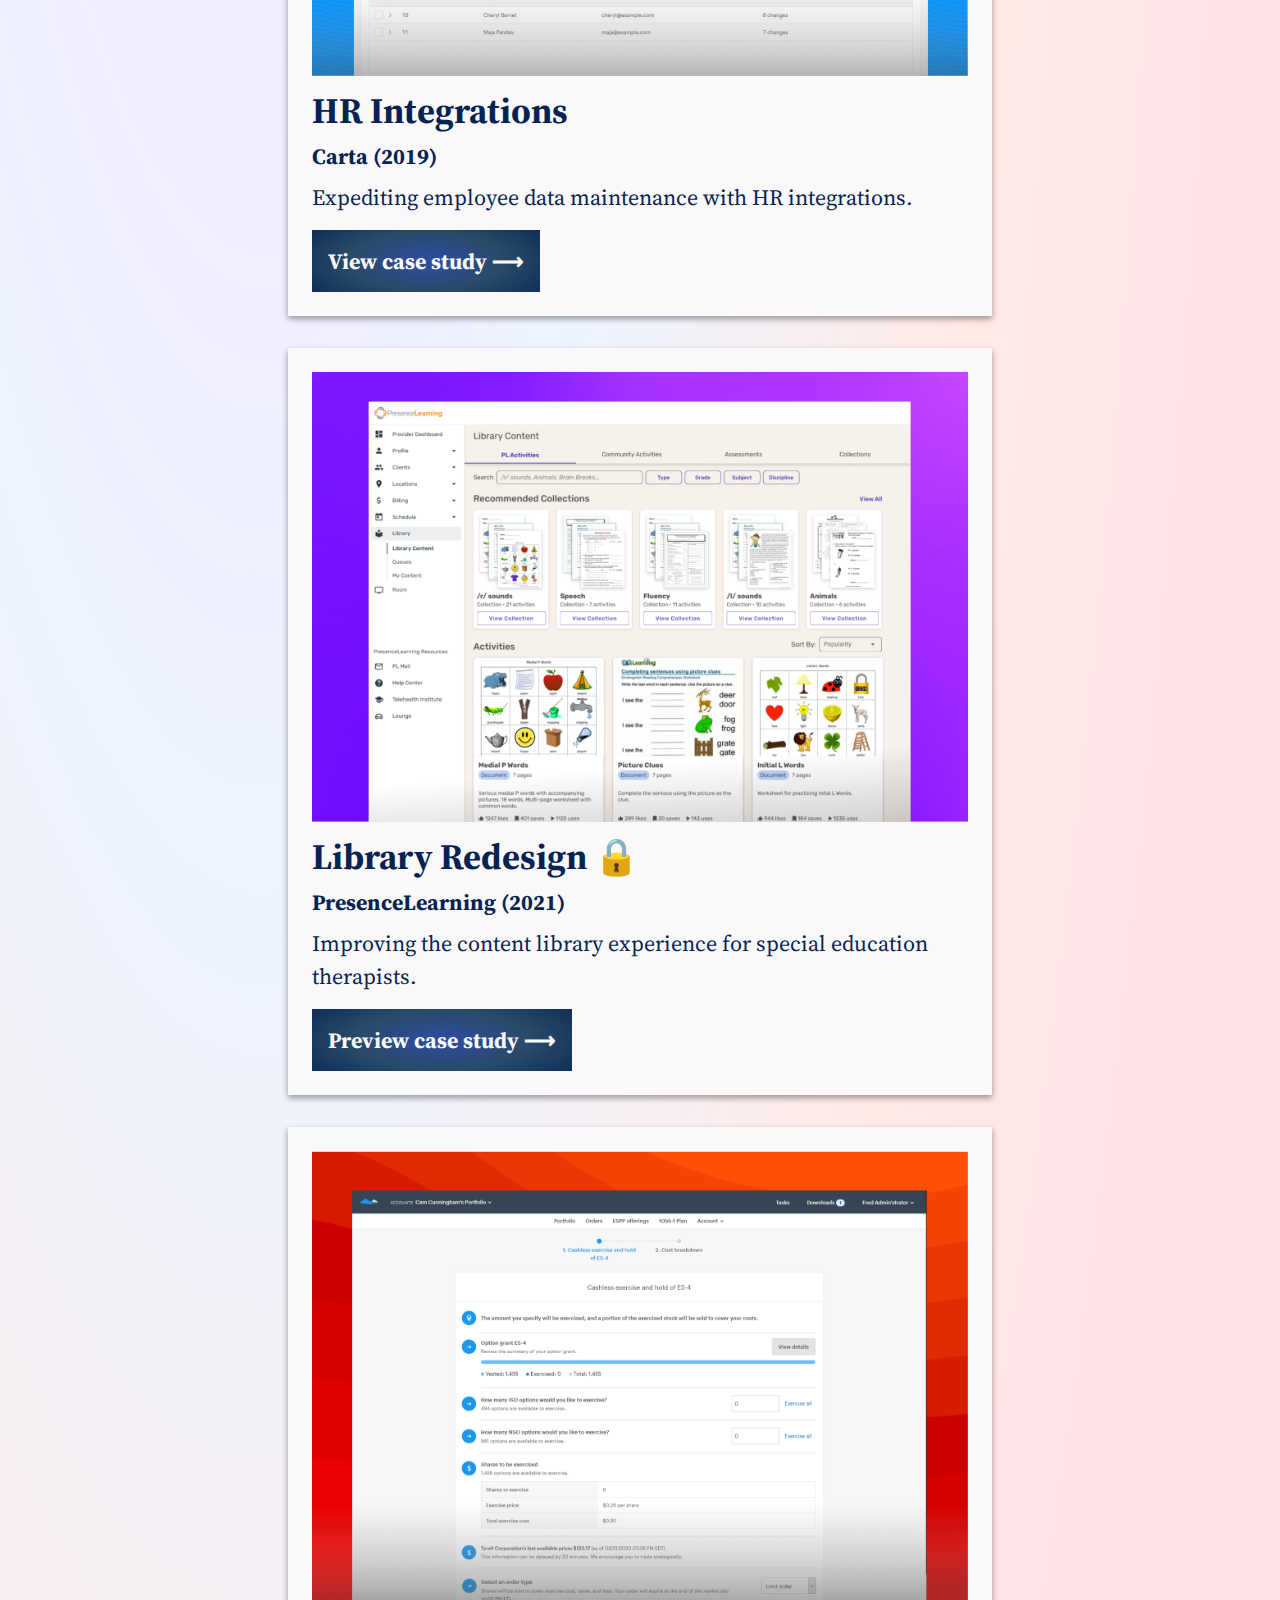
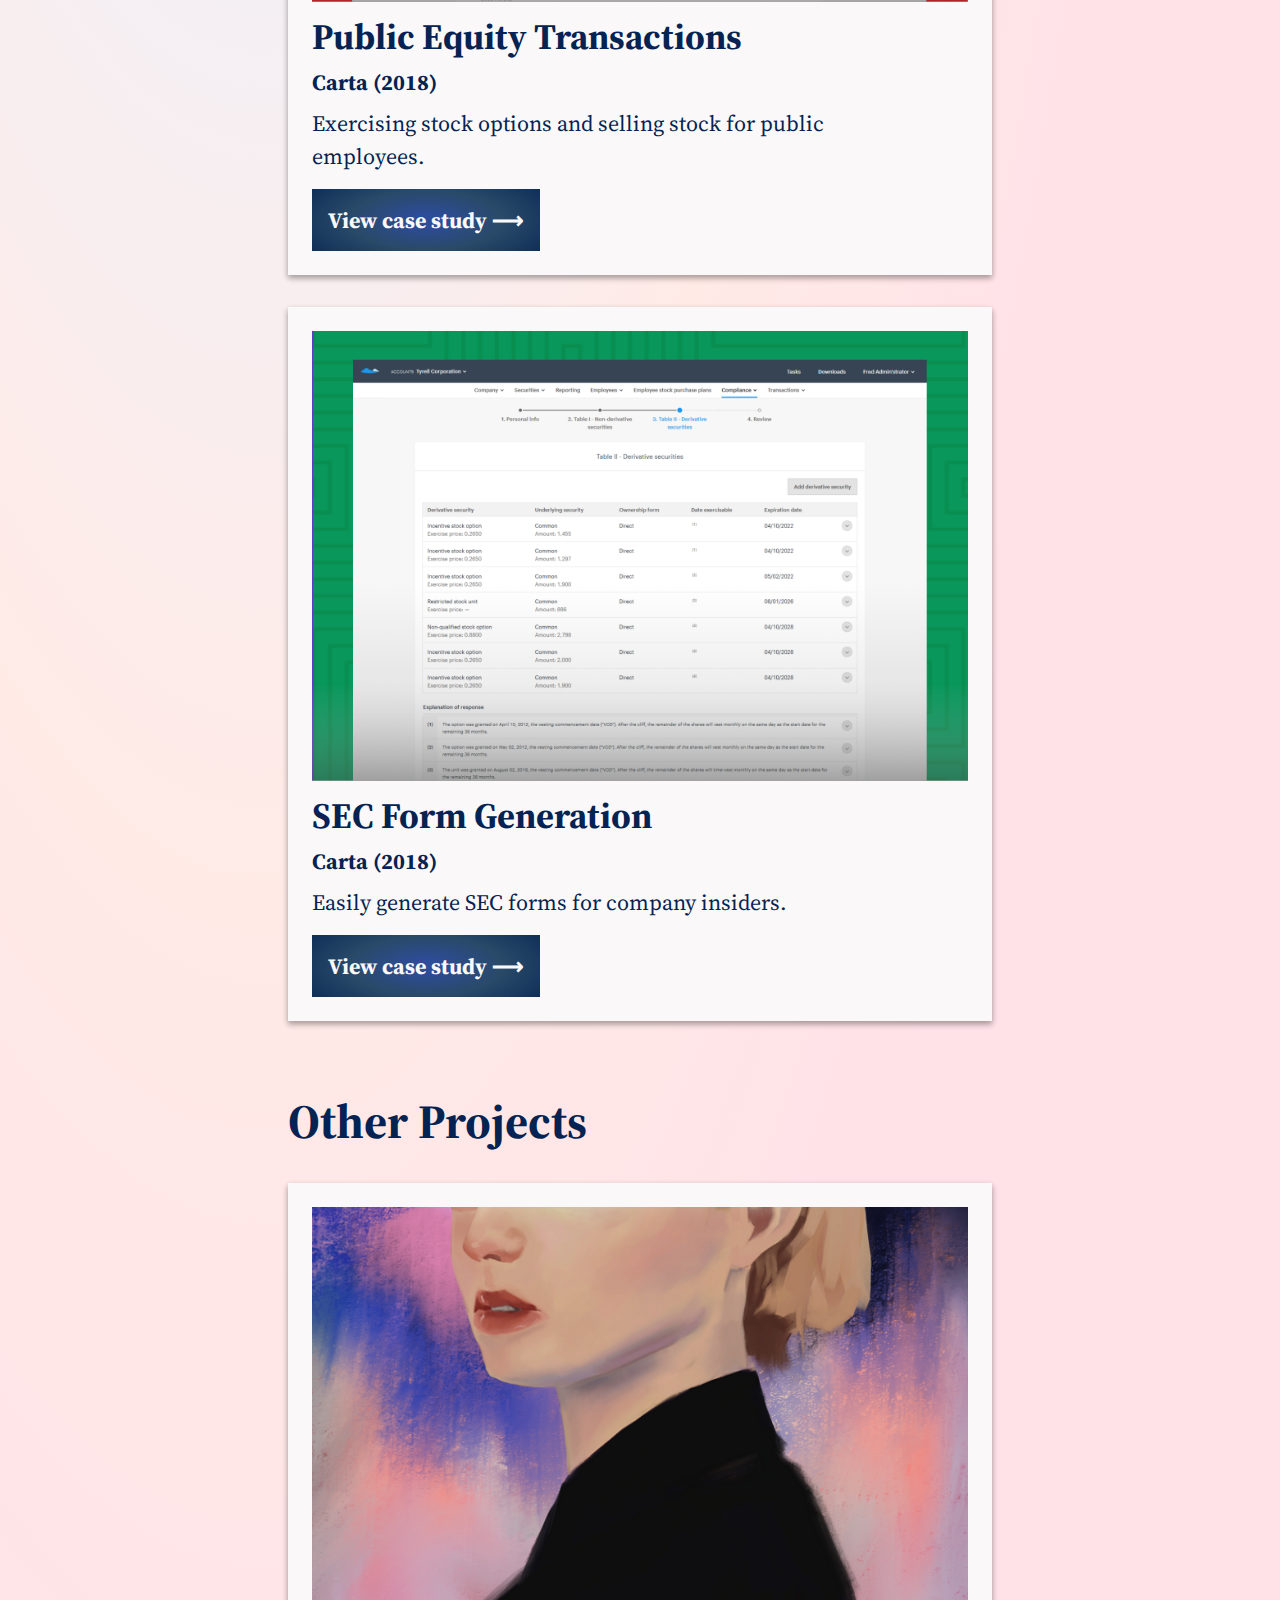
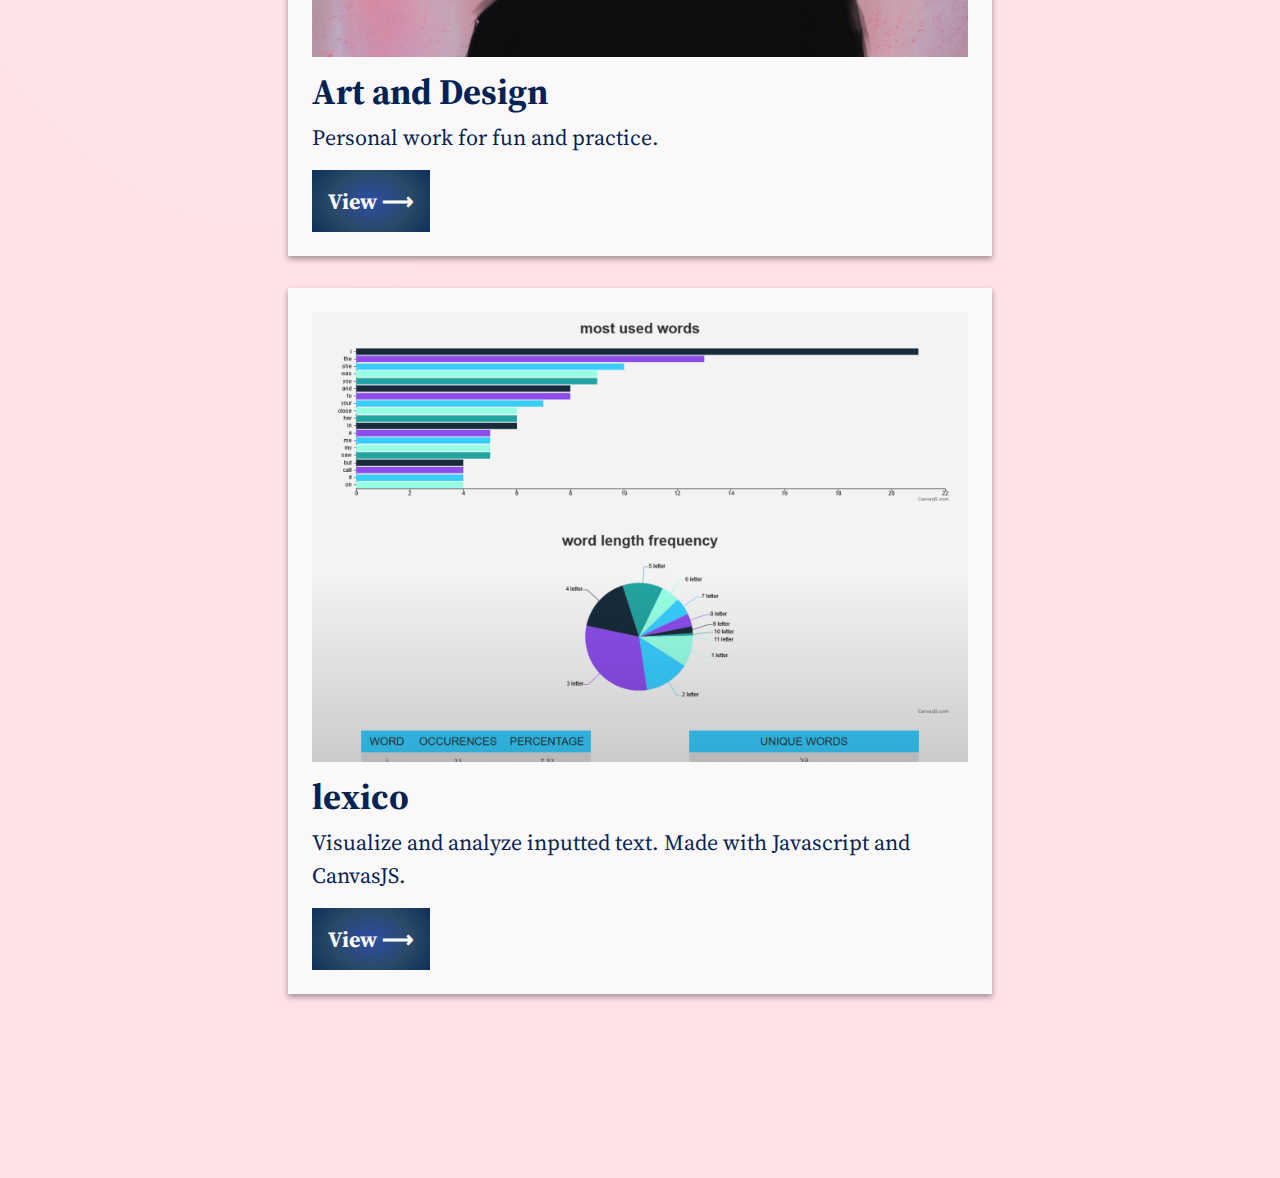
==== commit b163e2b8: "banner updates and cleanup" ====
--- a/index.html
+++ b/index.html
@@ -35,7 +35,7 @@
 	<div class="page-content">
 		<div id="header-section">
 			<h1>Gian Paneda</h1>
-			<h4 class="font-serif medium-margin-bottom">Welcome to my portfolio ☻</h4>
+			<h4 class="font-serif small-margin-bottom">Welcome to my portfolio ☻</h4>
 			<div class="subheader">
 				<p>
 					I’m Gian, a product designer based in the San Francisco Bay Area.
@@ -50,14 +50,13 @@
 					Before Presence, I worked at <a href="https://carta.com/" target="_blank">Carta</a>, where I designed equity-related features for public and private companies.
 				</p>
 
-				<div class="attention-callout large-margin-bottom">
-					<p>I am actively looking for a new opportunity!</p>
-					<p>If you have an interesting opportunity or you'd like to connect, <a href="https://www.linkedin.com/in/gianpaneda/" target="_blank">message me on LinkedIn</a> or email me at panedagian@gmail.com</p>
-				</div>
-
-				<p class="large-margin-bottom">
-					<a href="https://docs.google.com/document/d/1zE9jwqzhyu-PIvRkU4uxCExN5Jv-vr0GJGPdGCpW7mI/edit?usp=sharing" target="_blank">Get my resume</a>
-				</p>
+		<div class="attention-callout large-margin-bottom">
+      <p class="small-spacer"><em><b>I am actively looking for a new opportunity!</em></b></p>
+      <p>If you have an interesting opportunity or you'd like to connect, <a href="https://www.linkedin.com/in/gianpaneda/" target="_blank">message me on LinkedIn</a> or email me at panedagian@gmail.com</p>
+      <p>
+        <a href="https://docs.google.com/document/d/1zE9jwqzhyu-PIvRkU4uxCExN5Jv-vr0GJGPdGCpW7mI/edit?usp=sharing" target="_blank">Get my resume here</a>.
+      </p>
+    </div>
 				<a class="primary-button" href="about.html">Learn more about me ⟶</a>
 			</div>
 		</div>
@@ -75,10 +74,10 @@
 			</div>
 			<div class="project-card flex-column flex-container-align-left" href="hr-integrations.html">
 				<img src="img/librarycover.png" alt="Library redesign screenshot">
-				<h3 class="font-sans">Library Redesign</h3>
+				<h3 class="font-sans">Library Redesign 🔒</h3>
 				<p><b>PresenceLearning (2021)</b></p>
 				<p class="project-description">Improving the content library experience for special education therapists.</p>
-				<button class="primary-button" href="library.html"><b>View case study ⟶</b></button>
+				<button class="primary-button" href="library.html"><b>Preview case study ⟶</b></button>
 				<a href="login.html"><span class="link-span"></span></a>
 			</div>
 			<div class="project-card flex-column flex-container-align-left" href="hr-integrations.html">
--- a/css/styles.css
+++ b/css/styles.css
@@ -26,7 +26,7 @@
     margin-top: 0;
     margin-bottom: 8px; }
 
-.transition, button, .project-card, .project-card img, .primary-button {
+.transition, button, .project-card, .project-card img, .primary-button, .alt-primary-button {
   transition: all 0.2s ease; }
 
 button {
@@ -236,6 +236,27 @@
   .primary-button:hover {
     border-radius: 8px; }
 
+.password-field {
+  height: 32px;
+  font-size: 24px;
+  width: 256px; }
+
+.alt-primary-button {
+  display: block;
+  margin-top: 16px;
+  margin-bottom: 8px;
+  font-family: "Source Serif Pro", Georgia, serif;
+  font-size: 22px;
+  text-decoration: none;
+  color: #FAF8F8 !important;
+  background: radial-gradient(73.26% 104.41% at 50% 50%, #2D4C9A 7.81%, #294A68 45.31%, #042352 100%, #1342B9 100%);
+  padding: 8px 16px 8px 16px;
+  border: 0;
+  width: max-content; }
+  .alt-primary-button:hover {
+    border-radius: 8px;
+    cursor: pointer; }
+
 /*
 #navigation {
 	background-color: #002686;
@@ -282,6 +303,9 @@
 
 .spacer {
   margin-top: 16px; }
+
+.small-spacer {
+  margin-top: 8px; }
 
 .no-margin-top {
   margin-top: 0px; }
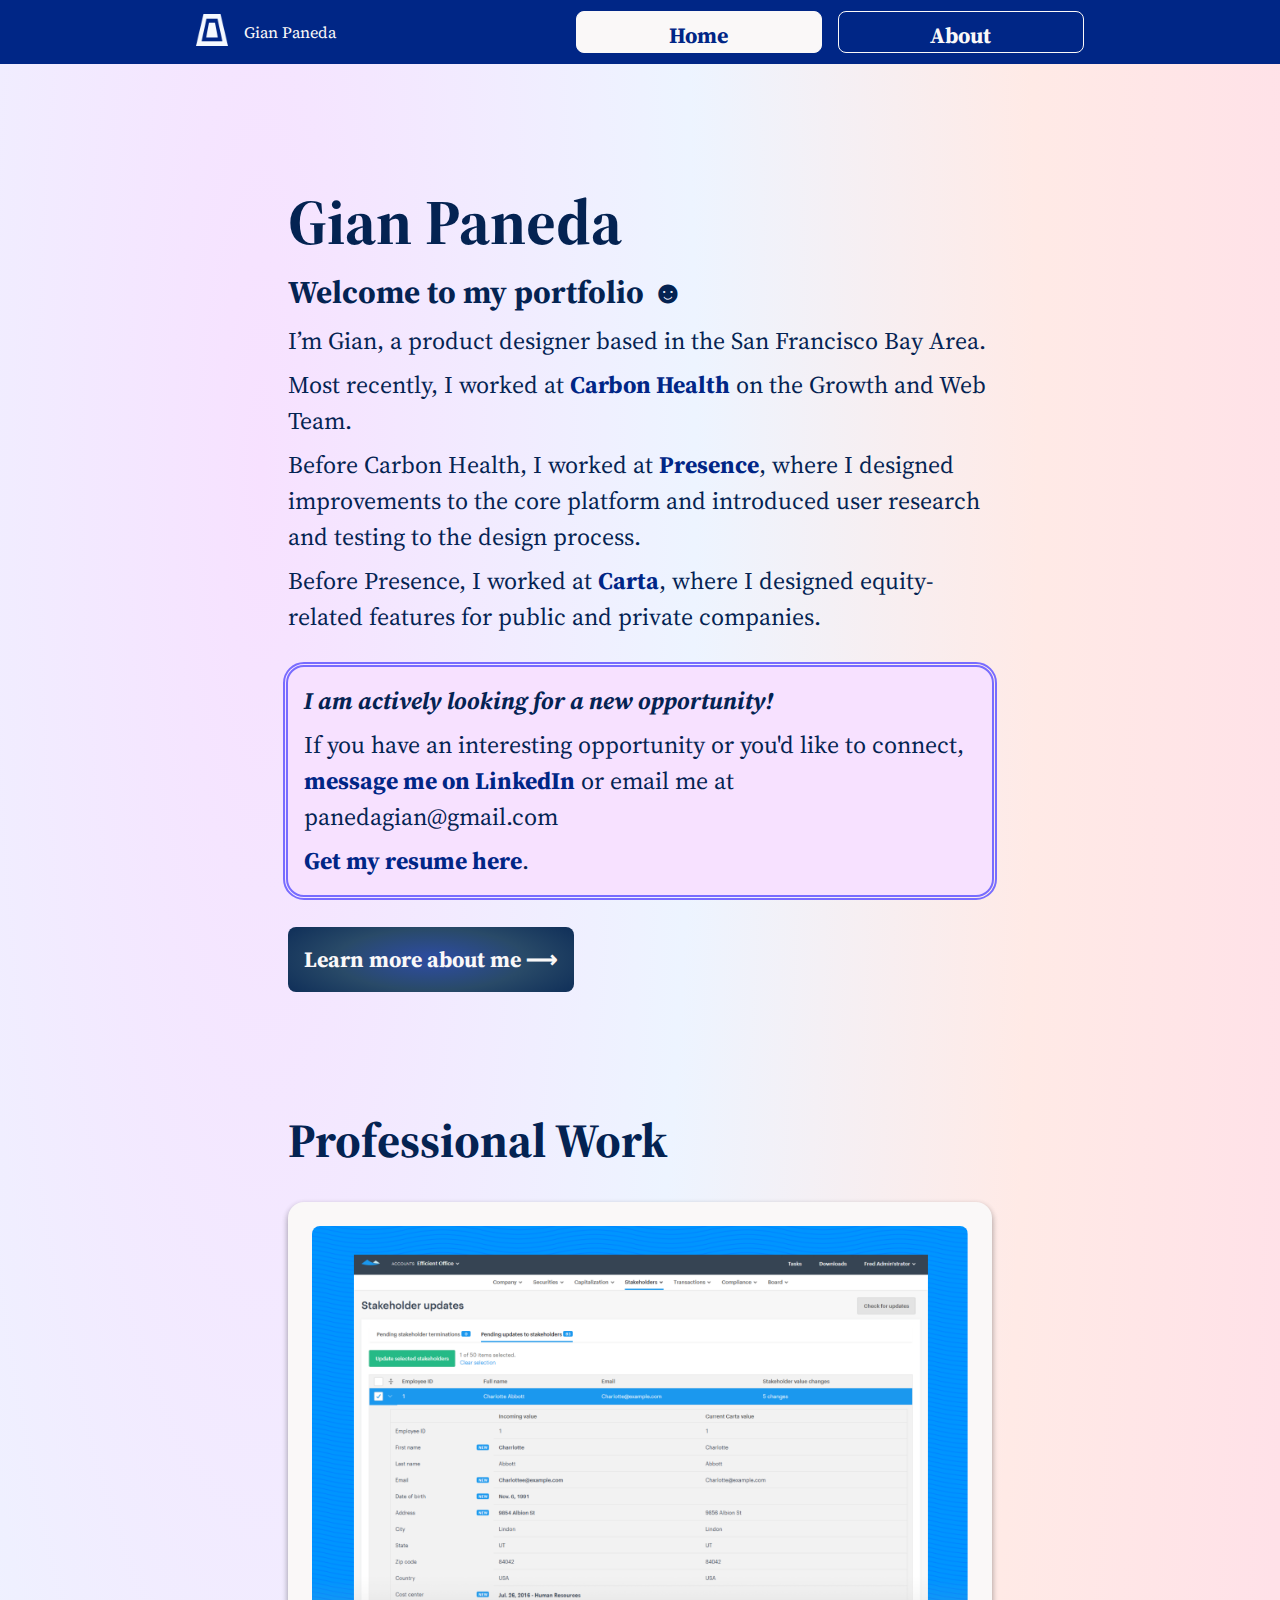
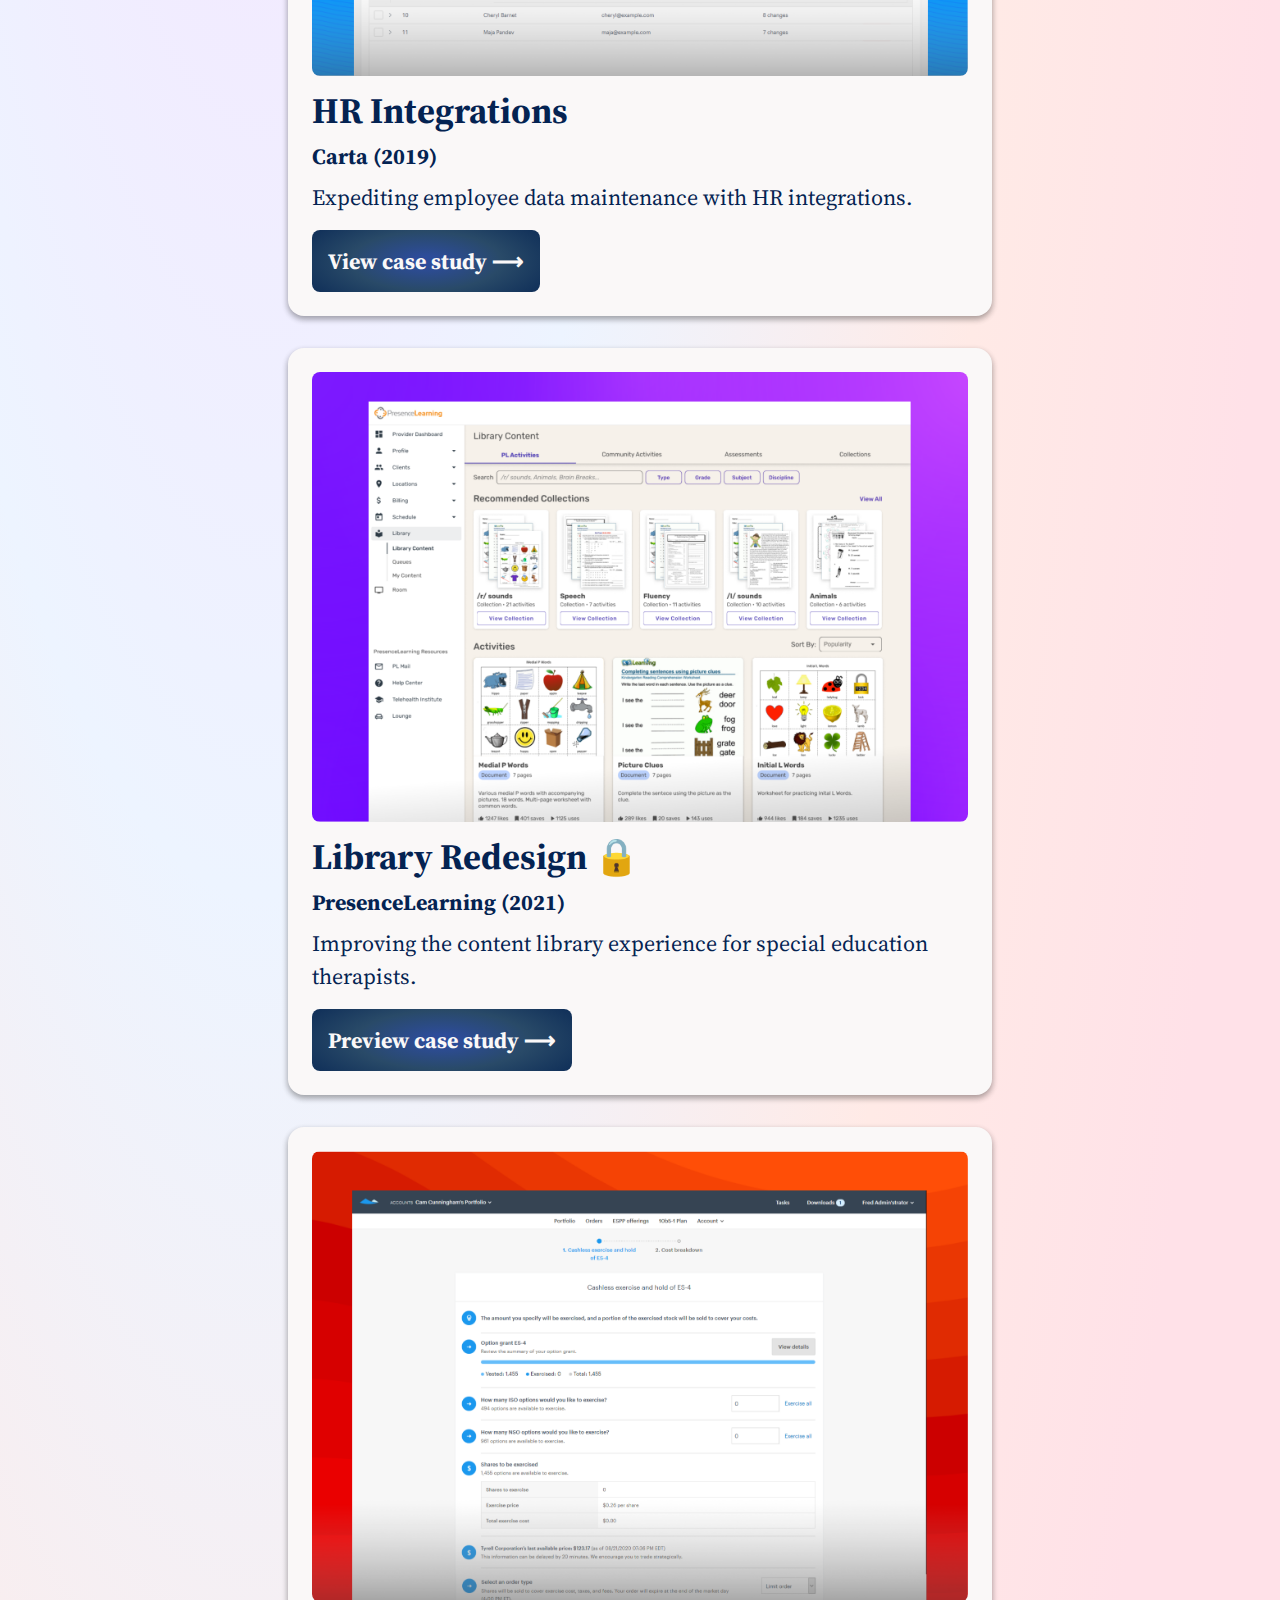
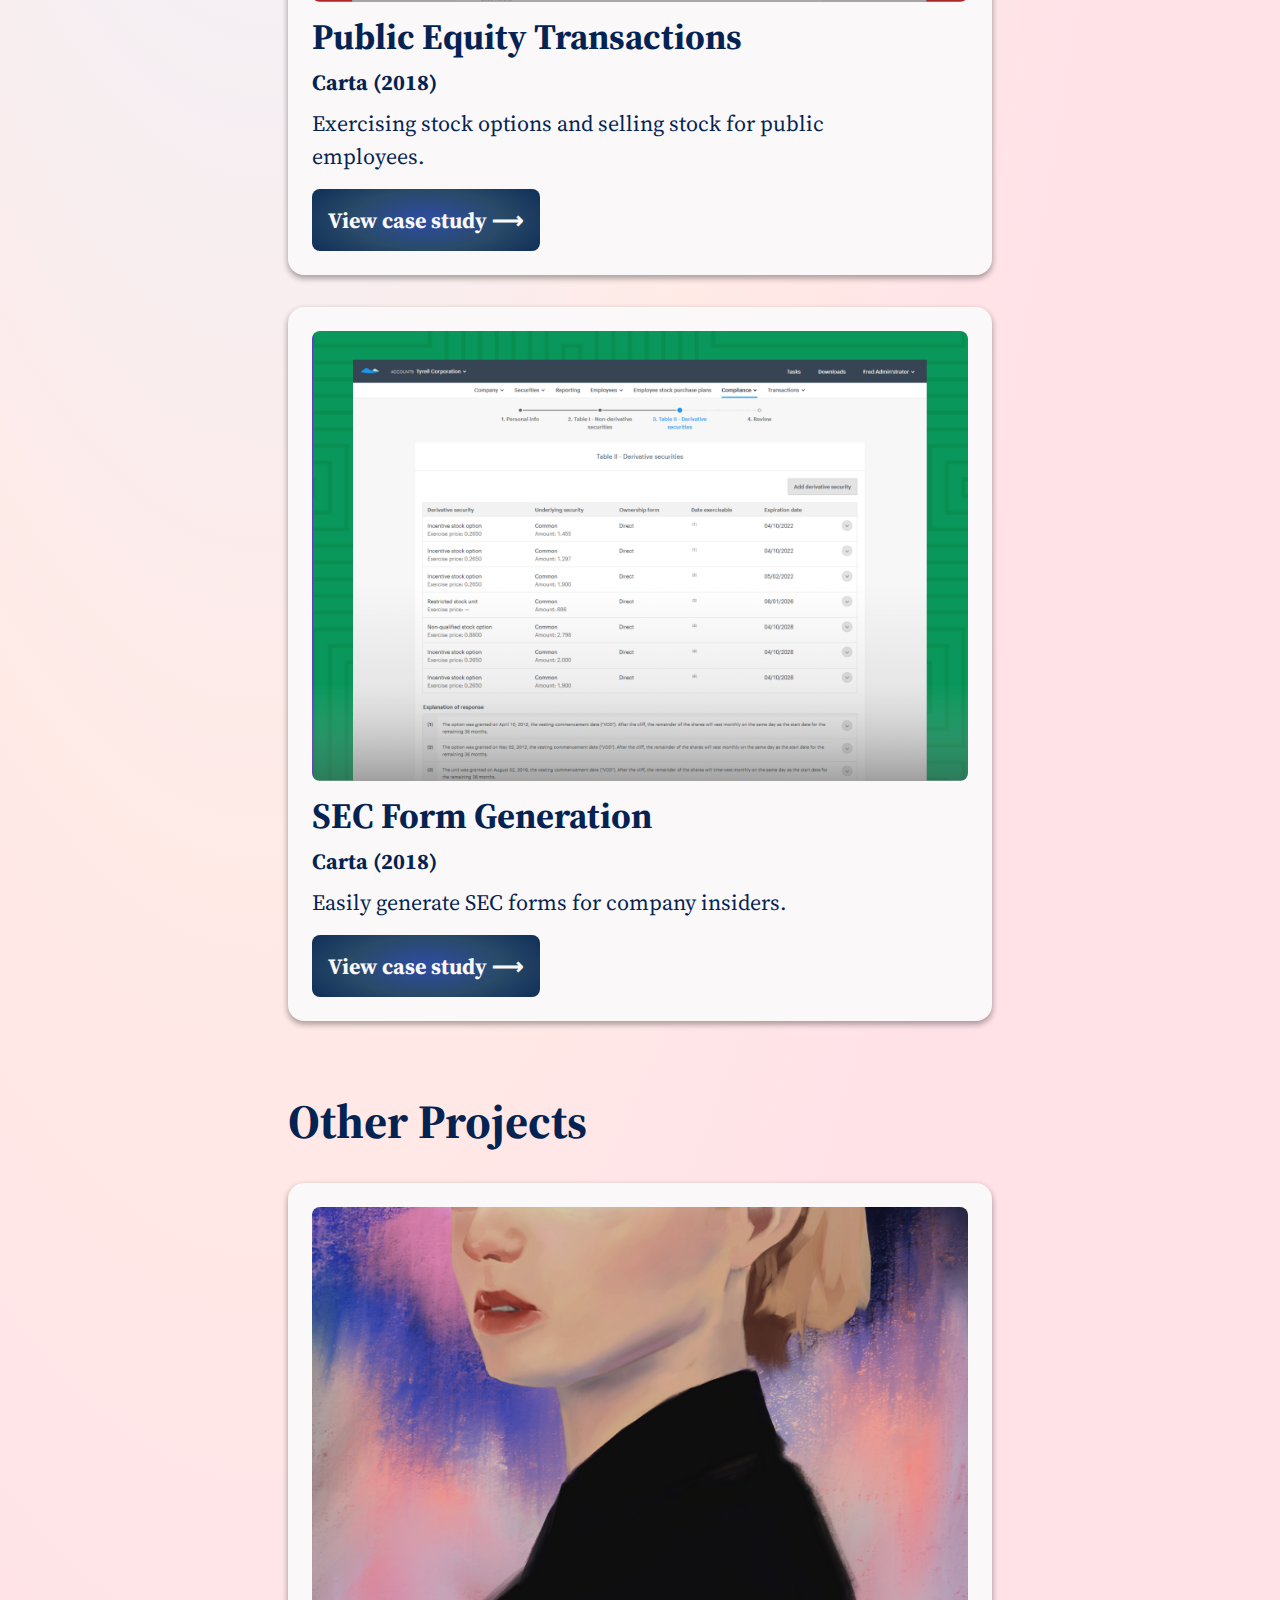
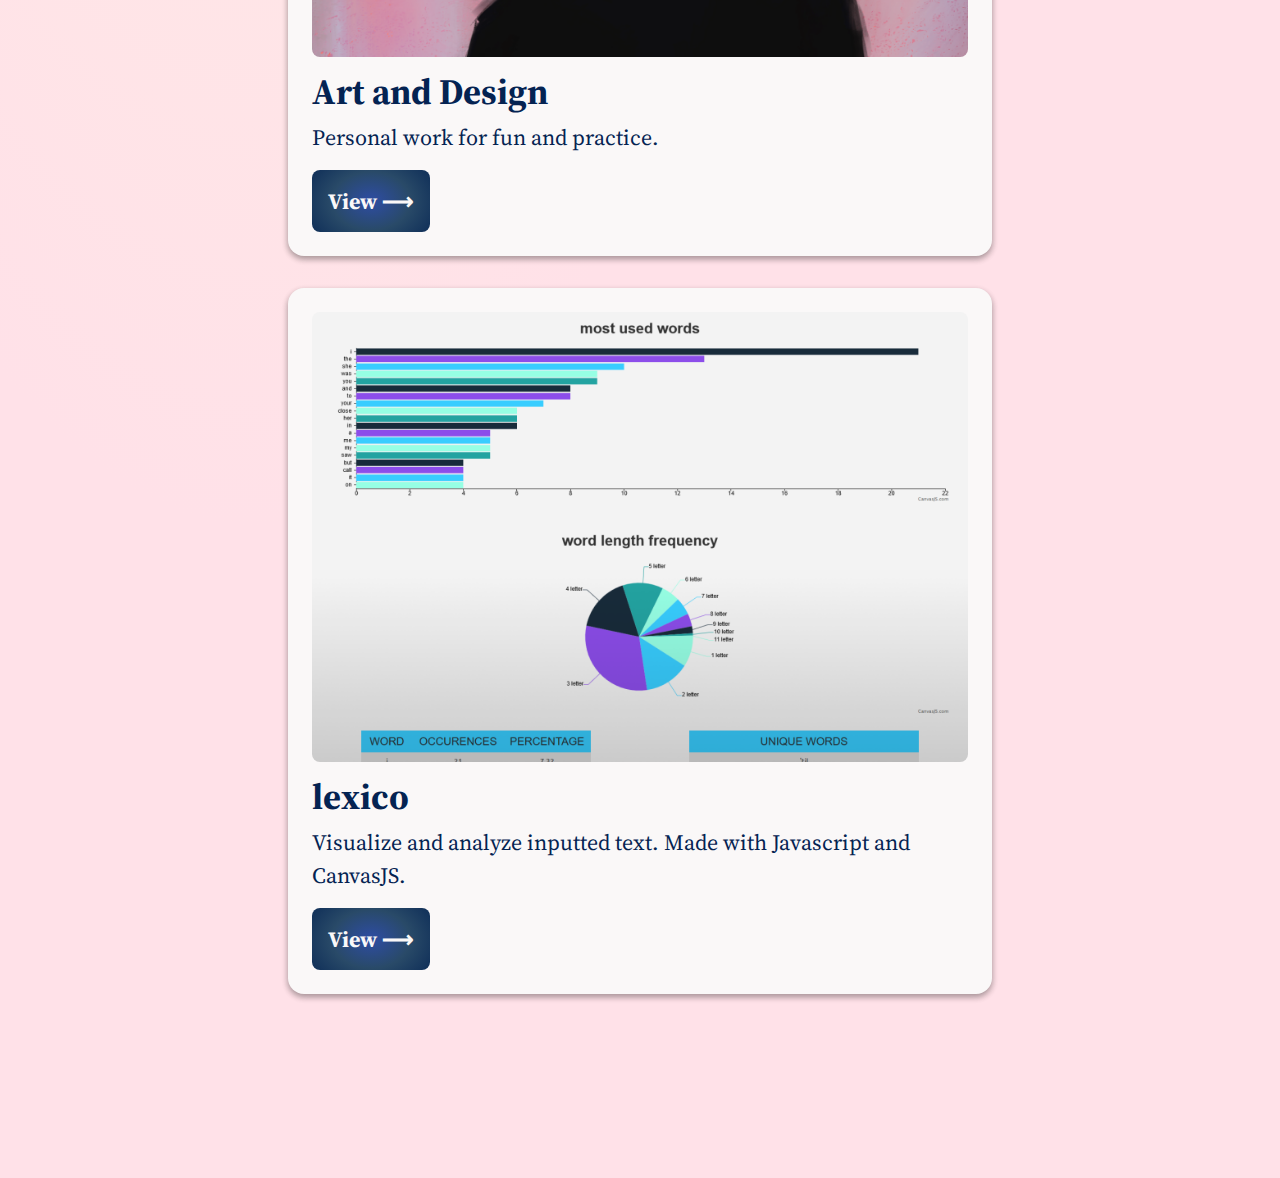
==== commit 9838ae33: "Merge pull request #73 from gianpaneda/new-updates" ====
--- a/index.html
+++ b/index.html
@@ -44,7 +44,7 @@
 					Most recently, I worked at <a href="https://carbonhealth.com/" target="_blank">Carbon Health</a> on the Growth and Web Team.
 			  </p>
 				<p>
-					Before Carbon Health, I worked at <a href="https://www.presencelearning.com/" target="_blank">Presence</a>, where I designed improvements to the core platform and introduced user research and testing to the product development process.
+					Before Carbon Health, I worked at <a href="https://www.presencelearning.com/" target="_blank">Presence</a>, where I designed improvements to the core platform and introduced user research and testing to the design process.
 				</p>
 				<p class="large-margin-bottom">
 					Before Presence, I worked at <a href="https://carta.com/" target="_blank">Carta</a>, where I designed equity-related features for public and private companies.
--- a/css/styles.css
+++ b/css/styles.css
@@ -142,11 +142,12 @@
     height: 40px;
     width: 33%;
     max-width: 304px;
+    border-radius: 8px;
     border: 1px solid #FAF8F8;
     transition: all 0.2s ease;
     min-width: 80px; }
   .navigation-links li:hover {
-    border-radius: 8px; }
+    border-radius: 16px; }
   .navigation-links a:link {
     font-size: 22px;
     text-decoration: none;
@@ -202,19 +203,24 @@
   background-color: #FAF8F8;
   box-shadow: 0 3px 6px rgba(0, 0, 0, 0.16), 0 3px 6px rgba(0, 0, 0, 0.23);
   margin: 8px 8px 32px 8px;
-  padding: 24px; }
+  padding: 24px;
+  border-radius: 16px; }
   .project-card img {
     margin-bottom: 8px;
     max-width: 800px;
-    width: 100%; }
+    width: 100%;
+    border-radius: 8px; }
+  .project-card img:hover {
+    border-radius: 16px; }
   .project-card p {
     padding: 0; }
   .project-card:hover {
-    border-radius: 8px;
+    border-radius: 16px;
     /*box-shadow: 1px 2px 32px 4px rgba(203,0,199,0.75);
     -webkit-box-shadow: 1px 2px 32px 4px rgba(203,0,199,0.75);
     -moz-box-shadow: 1px 2px 32px 4px rgba(203,0,199,0.75);*/
-    box-shadow: 0px 4px 4px rgba(19, 99, 157, 0.25), 0px 2px 1px rgba(43, 204, 255, 0.12), 0px 1px 1px rgba(0, 255, 163, 0.14), 0px 1px 35px rgba(60, 255, 185, 0.64); }
+    box-shadow: 0px 12px 50px 2px rgba(0, 215, 255, 0.5);
+    -webkit-box-shadow: 0px 12px 50px 2px rgba(0, 215, 255, 0.5); }
     .project-card:hover .primary-button, .project-card:hover img {
       border-radius: 8px; }
 
@@ -232,9 +238,10 @@
   color: #FAF8F8 !important;
   background: radial-gradient(73.26% 104.41% at 50% 50%, #2D4C9A 7.81%, #294A68 45.31%, #042352 100%, #1342B9 100%);
   padding: 16px;
+  border-radius: 8px;
   width: max-content; }
   .primary-button:hover {
-    border-radius: 8px; }
+    border-radius: 16px; }
 
 .password-field {
   height: 32px;
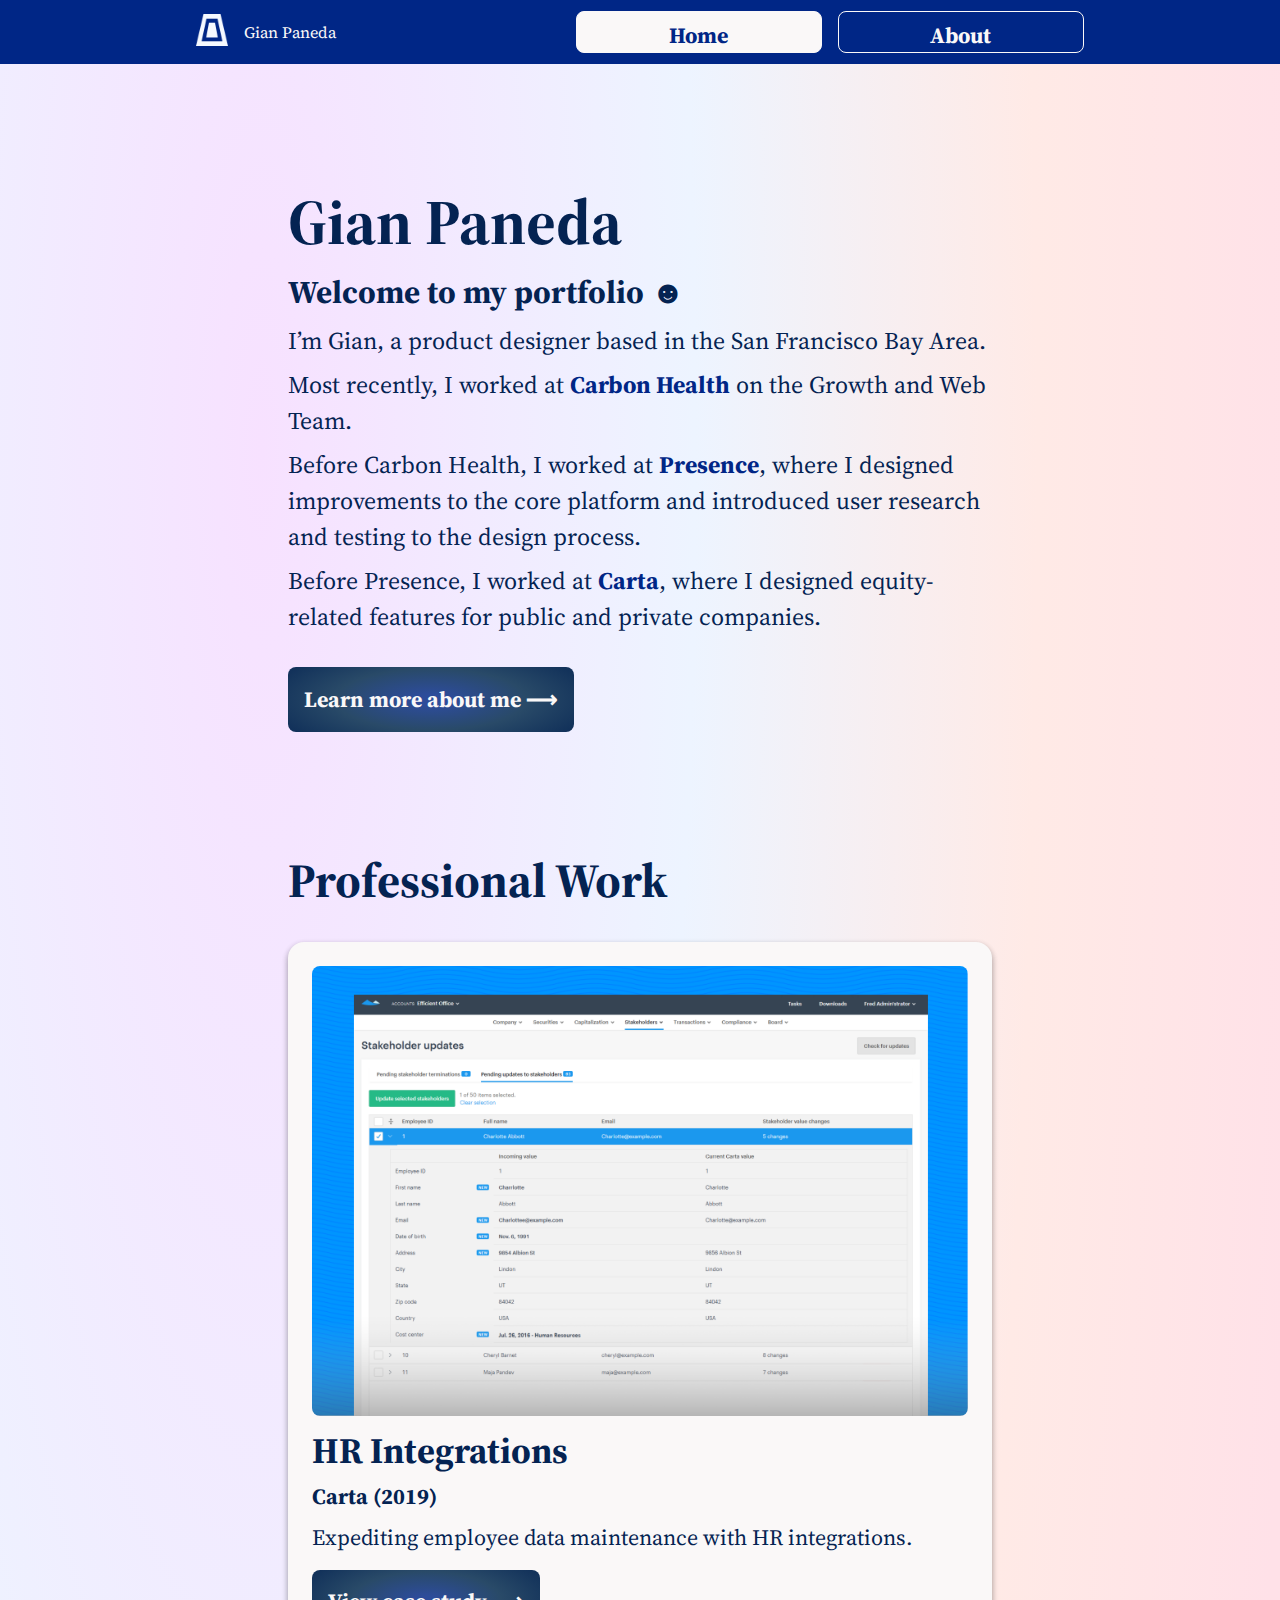
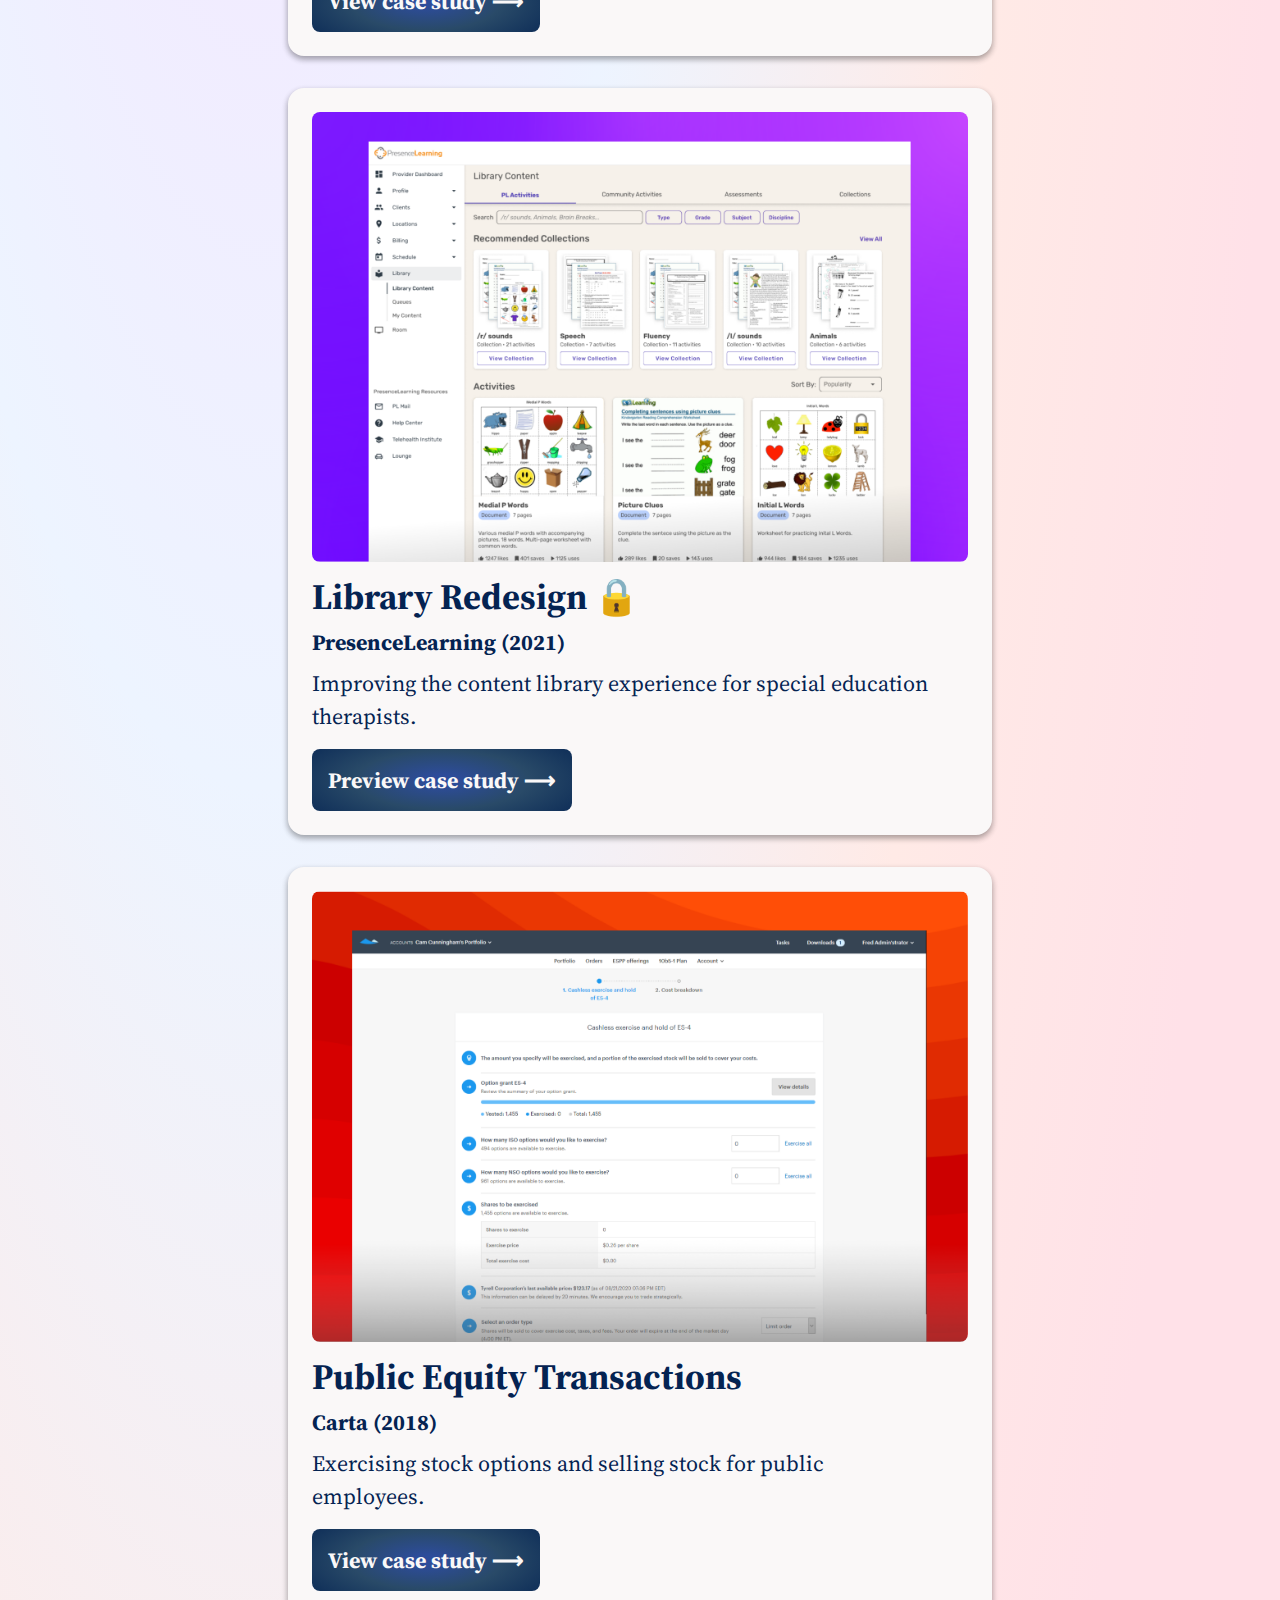
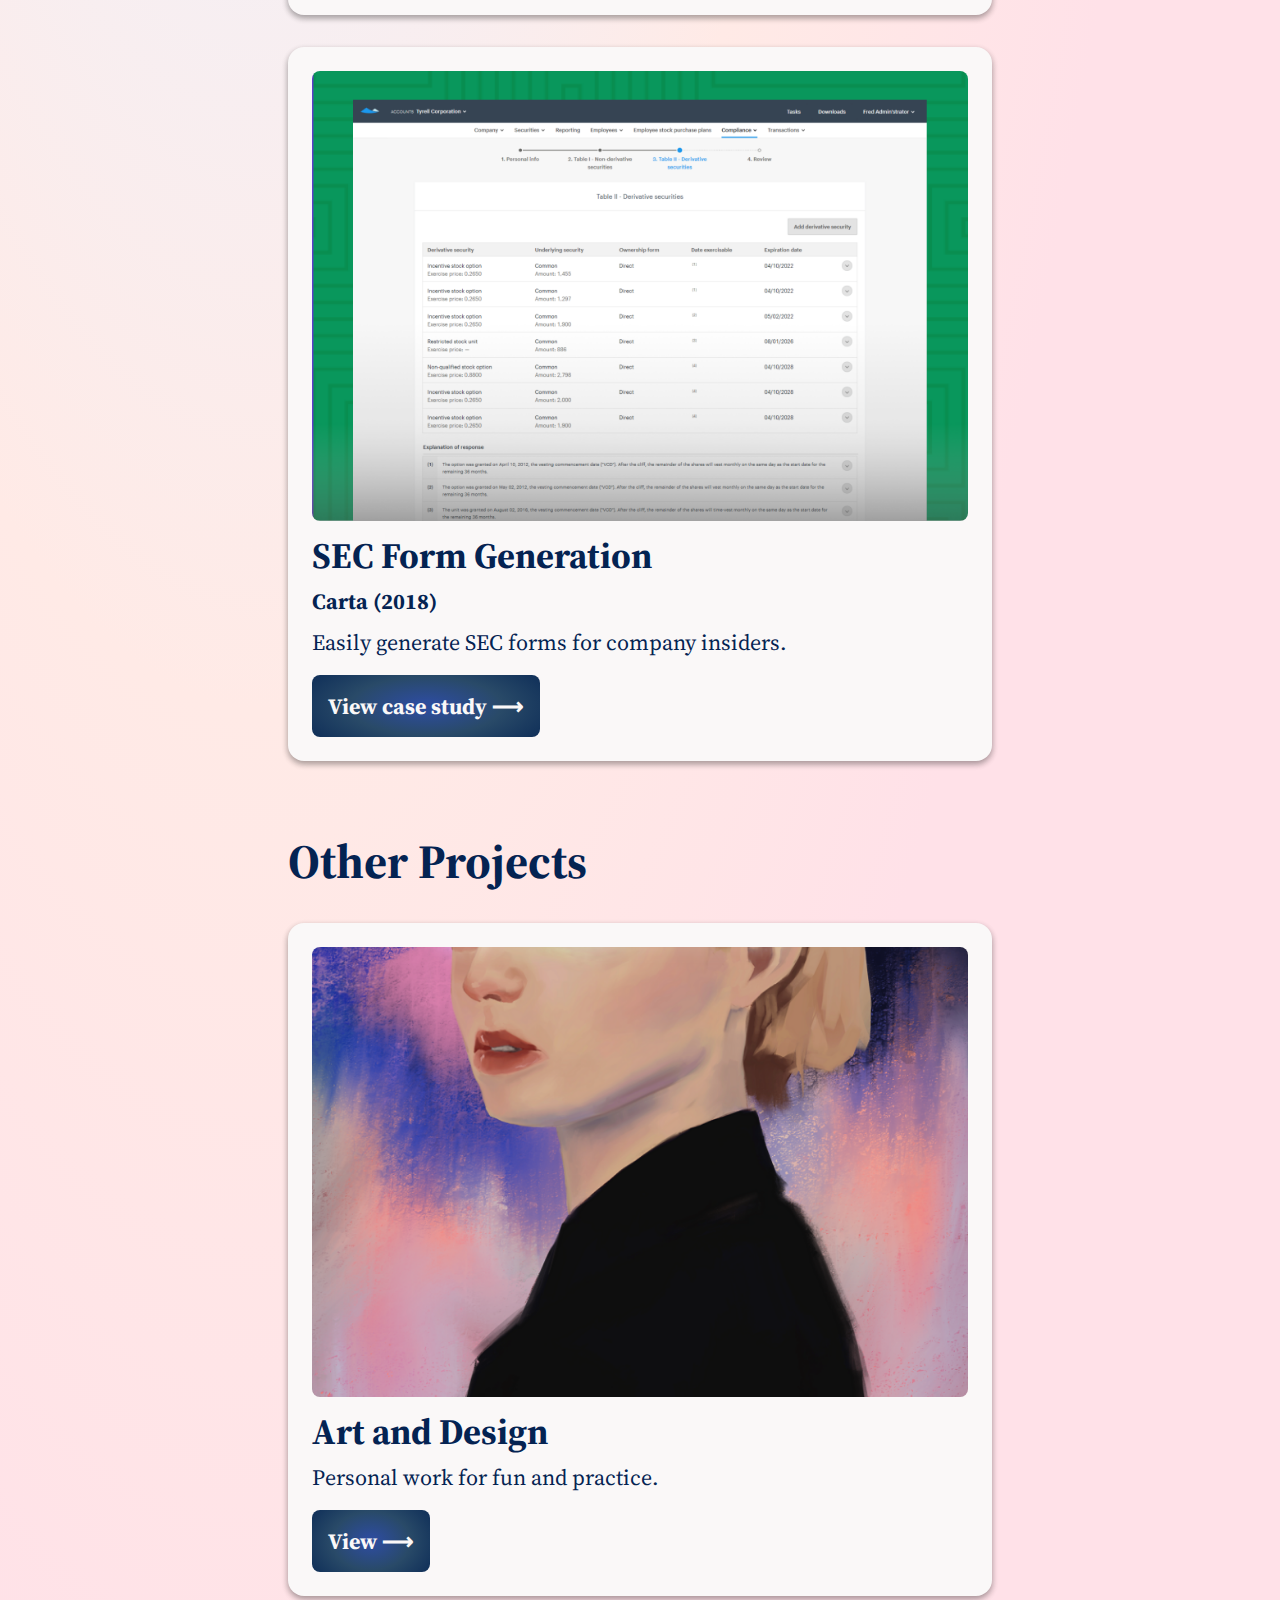
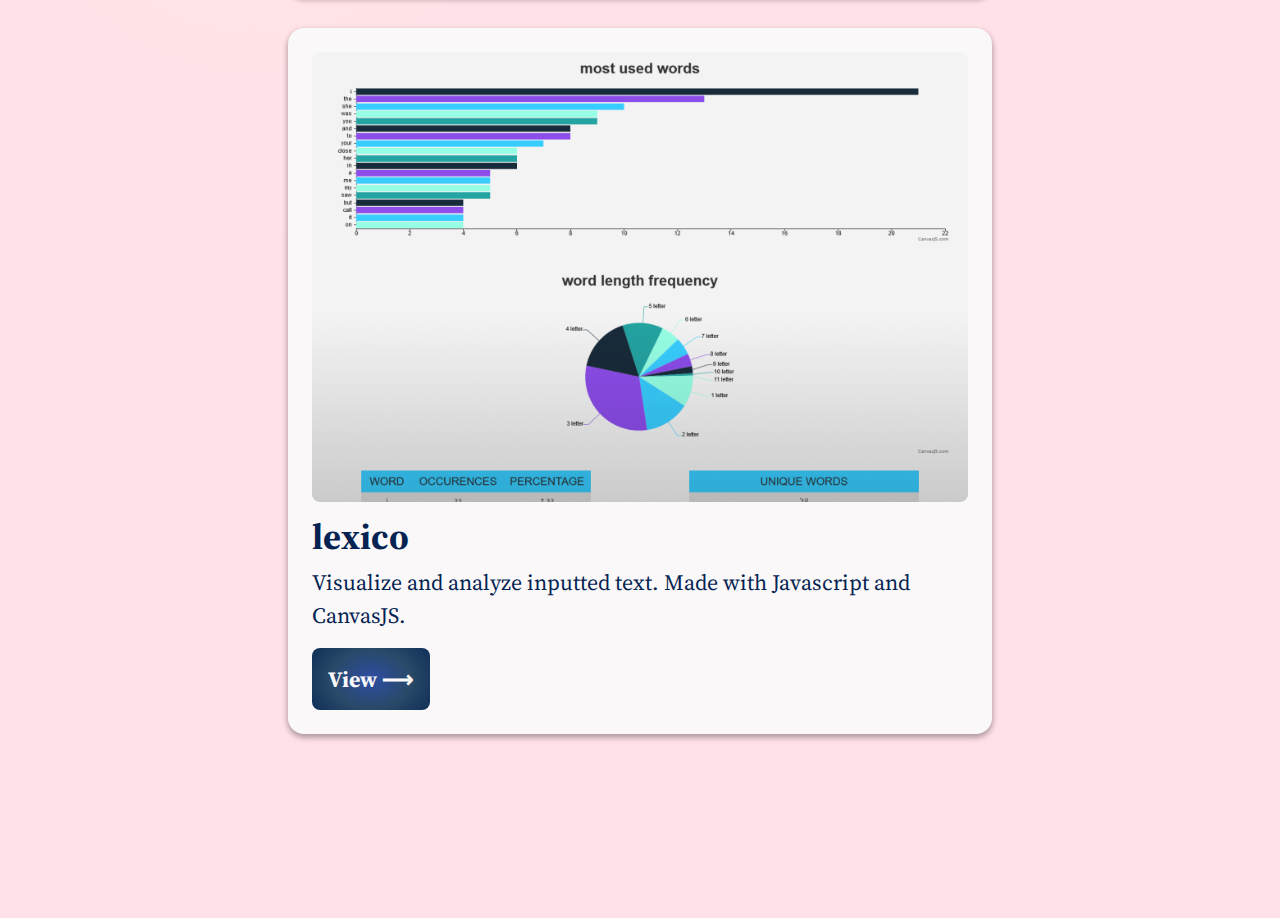
==== commit bb477efd: "Update index.html" ====
--- a/index.html
+++ b/index.html
@@ -50,13 +50,7 @@
 					Before Presence, I worked at <a href="https://carta.com/" target="_blank">Carta</a>, where I designed equity-related features for public and private companies.
 				</p>
 
-		<div class="attention-callout large-margin-bottom">
-      <p class="small-spacer"><em><b>I am actively looking for a new opportunity!</em></b></p>
-      <p>If you have an interesting opportunity or you'd like to connect, <a href="https://www.linkedin.com/in/gianpaneda/" target="_blank">message me on LinkedIn</a> or email me at panedagian@gmail.com</p>
-      <p>
-        <a href="https://docs.google.com/document/d/1zE9jwqzhyu-PIvRkU4uxCExN5Jv-vr0GJGPdGCpW7mI/edit?usp=sharing" target="_blank">Get my resume here</a>.
-      </p>
-    </div>
+		
 				<a class="primary-button" href="about.html">Learn more about me ⟶</a>
 			</div>
 		</div>
--- a/css/styles.css
+++ b/css/styles.css
@@ -259,9 +259,10 @@
   background: radial-gradient(73.26% 104.41% at 50% 50%, #2D4C9A 7.81%, #294A68 45.31%, #042352 100%, #1342B9 100%);
   padding: 8px 16px 8px 16px;
   border: 0;
+  border-radius: 8px;
   width: max-content; }
   .alt-primary-button:hover {
-    border-radius: 8px;
+    border-radius: 16px;
     cursor: pointer; }
 
 /*
